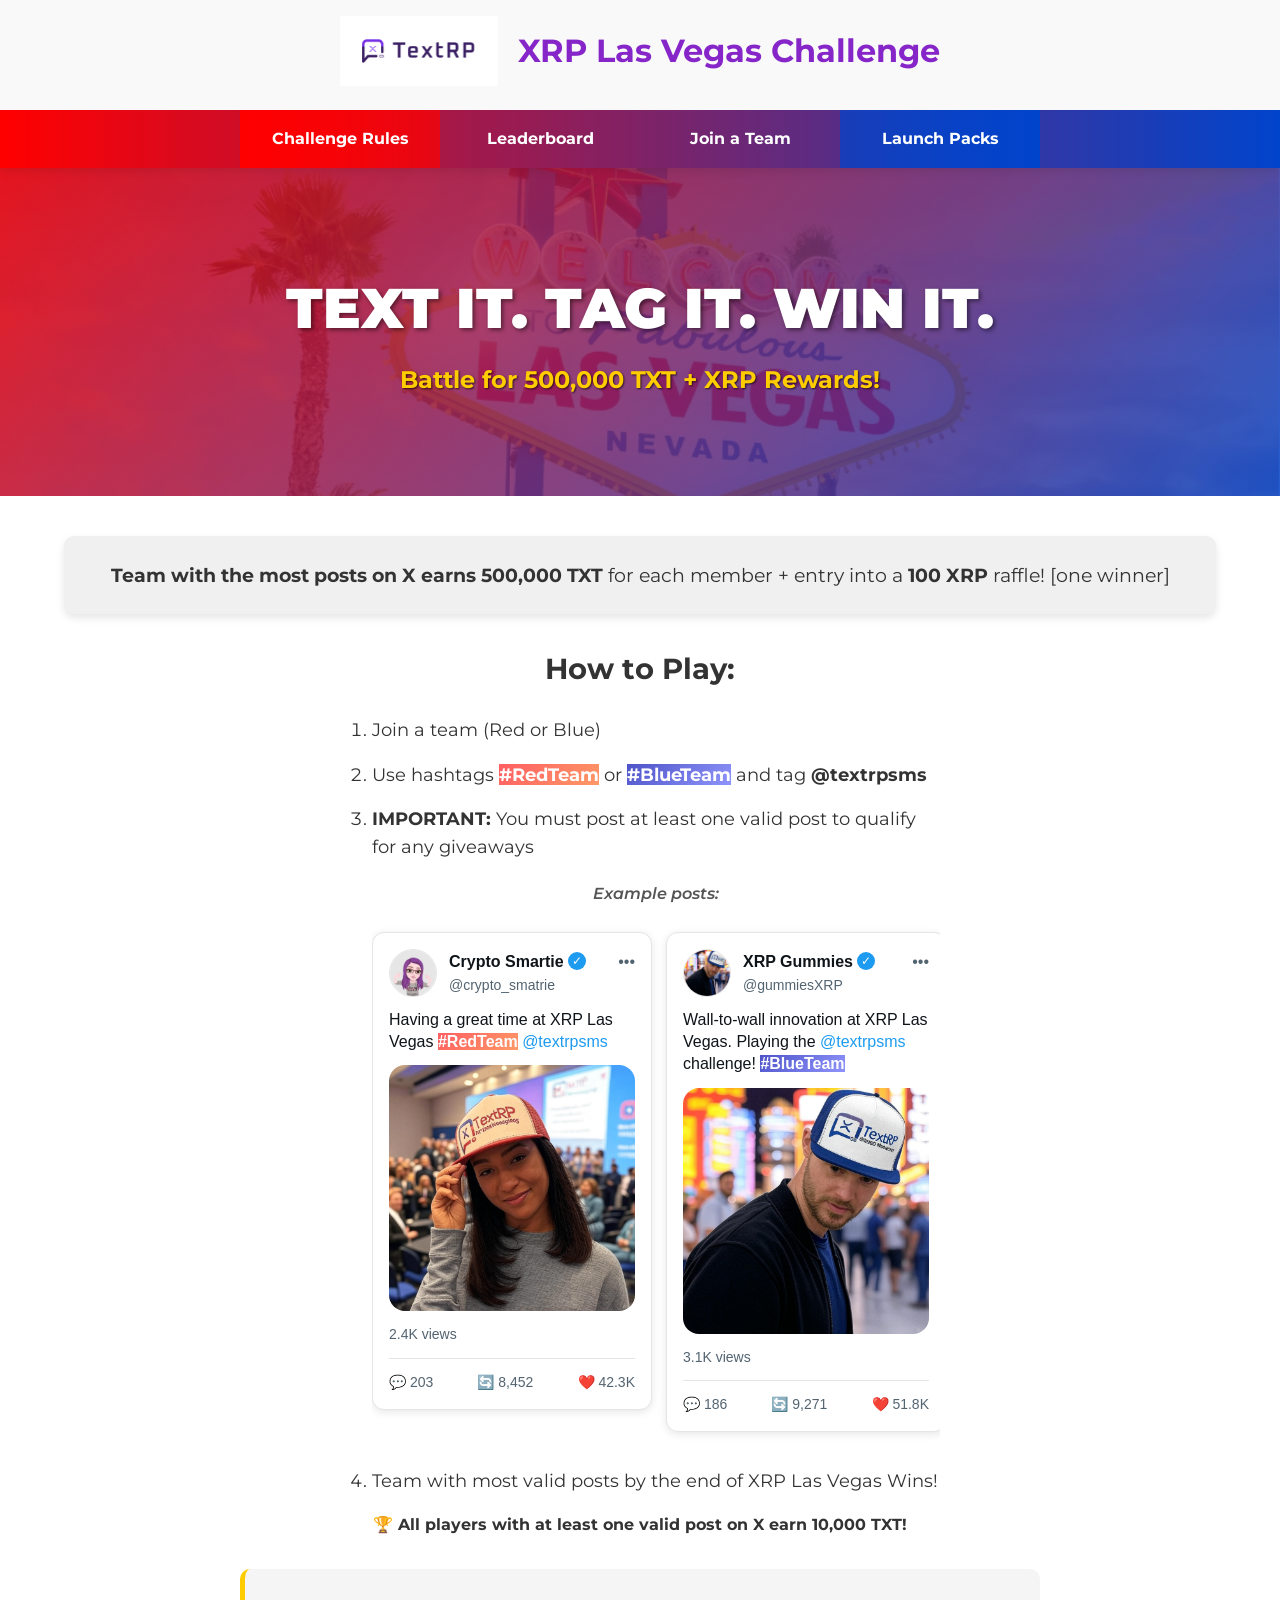
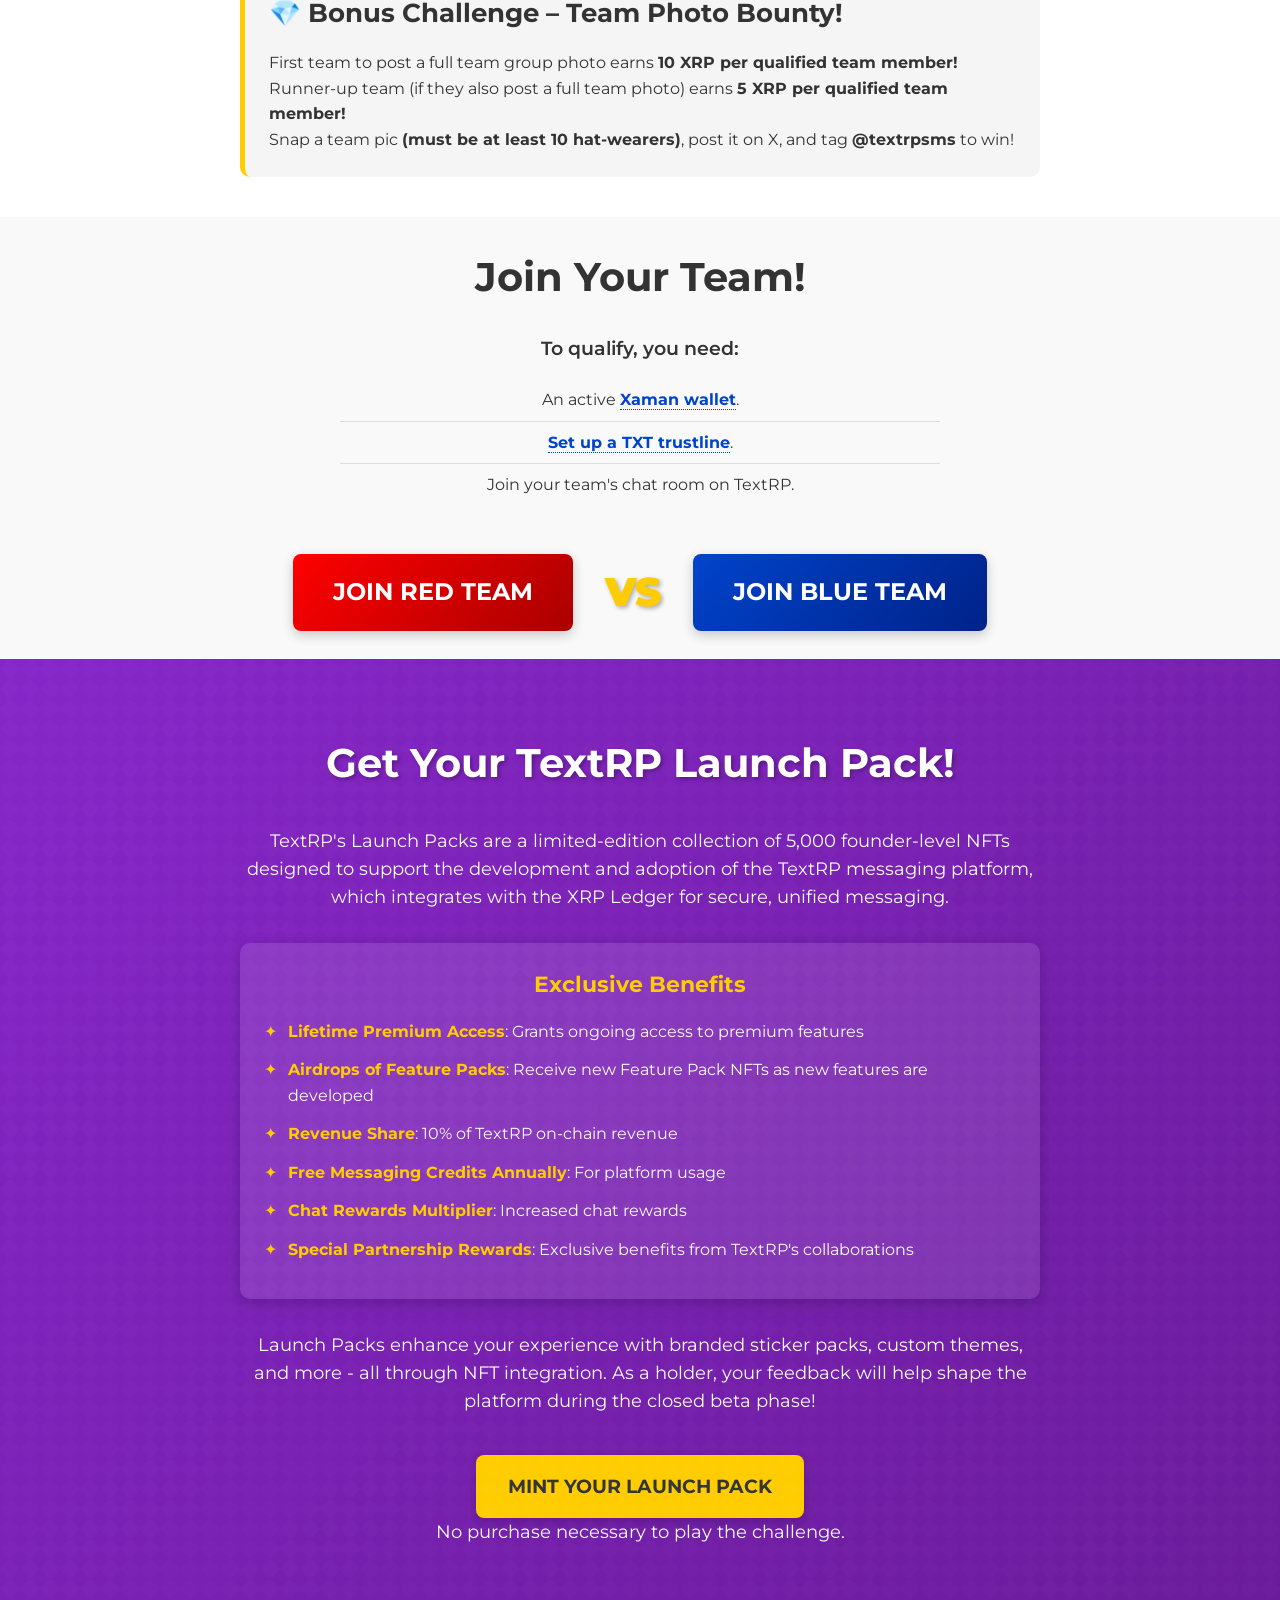
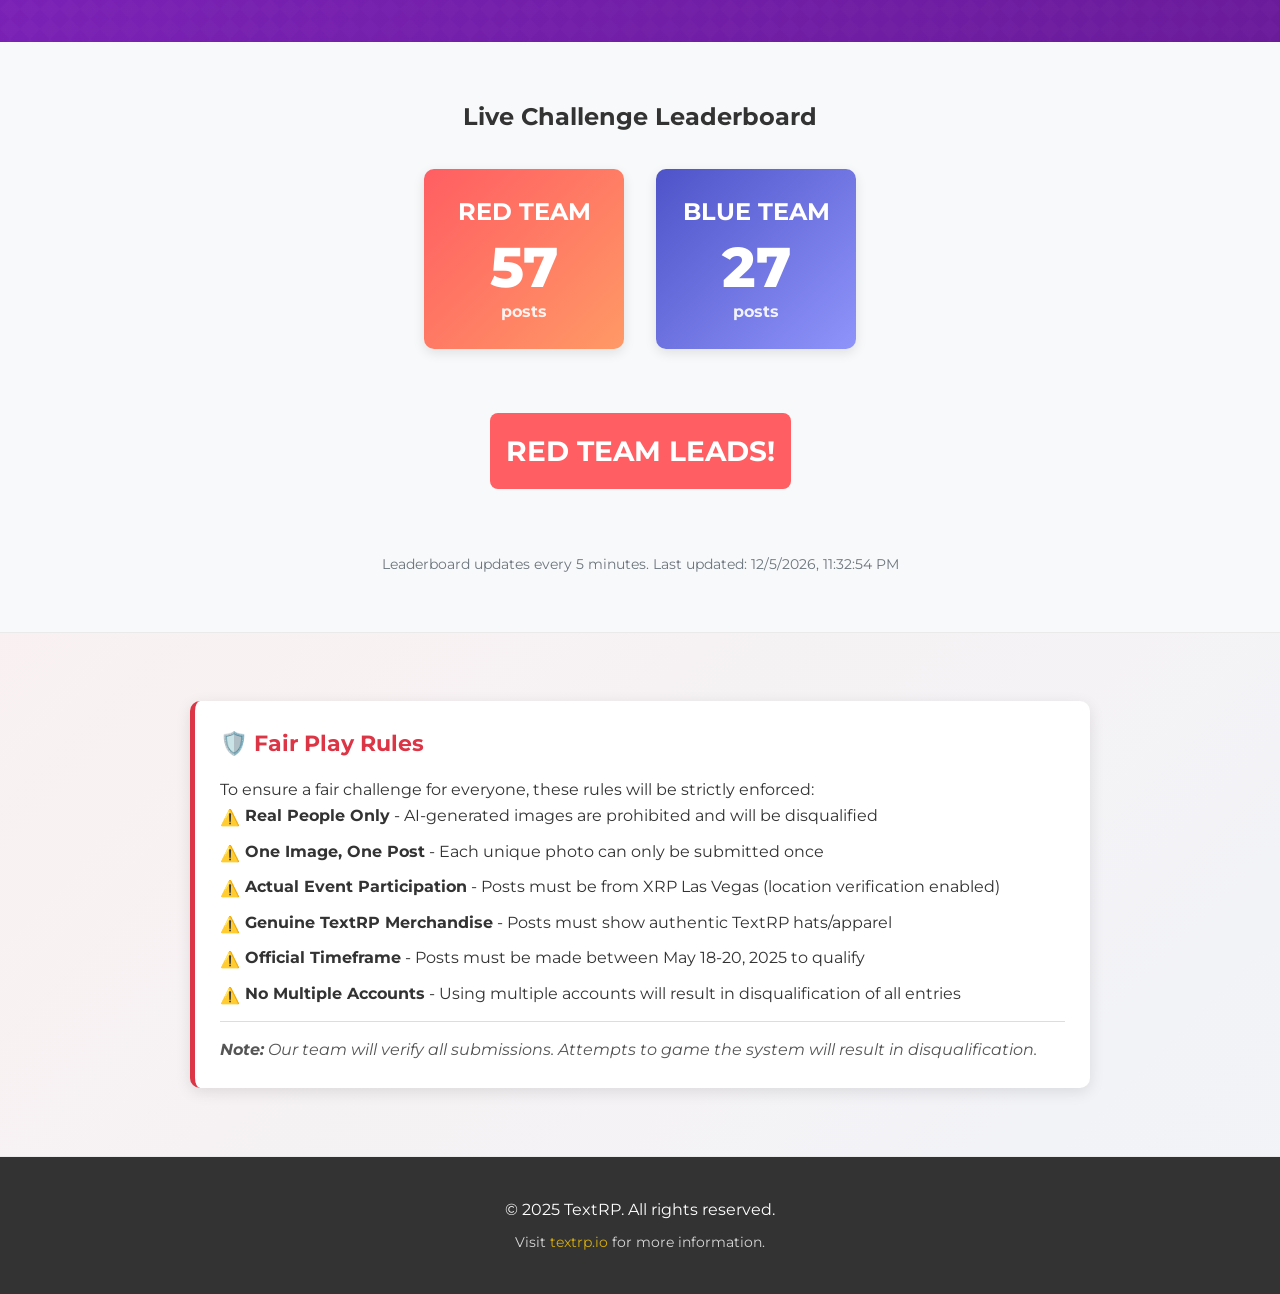
==== index.html @ db06e8a3 "Add leaderboard link to navigation bar" ====
<!DOCTYPE html>
<html lang="en">
<head>
    <meta charset="UTF-8">
    <meta name="viewport" content="width=device-width, initial-scale=1.0">
    <title>TextRP - Red vs Blue Challenge</title>
    <link rel="stylesheet" href="styles.css">
    <link href="https://fonts.googleapis.com/css2?family=Montserrat:wght@400;700;900&display=swap" rel="stylesheet">
    <link rel="icon" type="image/ico" href="images/favicon.ico">
    <meta name="description" content="Join the TextRP Red vs Blue Challenge at XRP Las Vegas. Compete for 500,000 TXT tokens and XRP rewards!">
    <meta property="og:title" content="TextRP Red vs Blue Challenge">
    <meta property="og:description" content="Battle for 500,000 TXT + XRP Rewards at XRP Las Vegas">
    <meta property="og:image" content="images/red-vs-blue.svg">
</head>
<body>
    <header>
        <div class="logo-container">
            <img src="images/textrp-logo.png" alt="TextRP Logo" class="logo">
            <h1>XRP Las Vegas Challenge</h1>
        </div>
        <nav class="main-nav">
            <ul class="nav-tabs">
                <li><a href="#challenge-info" class="nav-tab">Challenge Rules</a></li>
                <li><a href="#leaderboard" class="nav-tab">Leaderboard</a></li>
                <li><a href="#team-selection" class="nav-tab">Join a Team</a></li>
                <li><a href="#launch-pack" class="nav-tab">Launch Packs</a></li>
            </ul>
        </nav>
    </header>

    <main>
        <section class="hero">
            <div class="hero-background">
                <img src="images/lv.png" alt="XRP Las Vegas" class="hero-bg-image">
            </div>
            <div class="hero-content">
                <h2>TEXT IT. TAG IT. WIN IT.</h2>
                <p class="subtitle">Battle for 500,000 TXT + XRP Rewards!</p>
                
            </div>
        </section>

        <section id="challenge-info" class="challenge-info">
            <div class="container">
                <div class="rewards">
                    <p><strong>Team with the most posts on X earns 500,000 TXT</strong> for each member + entry into a <strong>100 XRP</strong> raffle! [one winner]</p>
                </div>

                <div class="how-to-play">
                    <h3>How to Play:</h3>
                    <ol>
                        <li>Join a team (Red or Blue)</li>
                        <li>Use hashtags <span class="red-team">#RedTeam</span> or <span class="blue-team">#BlueTeam</span> and tag <strong>@textrpsms</strong></li>
                        <li><strong>IMPORTANT:</strong> You must post at least one valid post to qualify for any giveaways</li>
                        
                        <div class="carousel-container">
                            <p class="example-label">Example posts:</p>
                            <div class="carousel-track">
                                <div class="carousel-slide">
                                    <div class="x-post red-post">
                                        <div class="post-header">
                                            <div class="profile-image">
                                                <img src="images/smartie.png" alt="Profile Picture">
                                            </div>
                                            <div class="user-info">
                                                <div class="name-container">
                                                    <span class="display-name">Crypto Smartie</span>
                                                    <span class="verified-badge">✓</span>
                                                    <span class="username">@crypto_smatrie</span>
                                                </div>
                                            </div>
                                            <div class="menu-icon">
                                                <span>•••</span>
                                            </div>
                                        </div>
                                        <div class="post-content">
                                            <p class="post-text">Having a great time at XRP Las Vegas <span class="hashtag red-team">#RedTeam</span> <span class="mention">@textrpsms</span></p>
                                            <div class="post-media">
                                                <img src="images/red-selfie.jpg" alt="XRP Las Vegas #RedTeam">
                                            </div>
                                        </div>
                                        <div class="post-stats">
                                            <span class="views">2.4K views</span>
                                        </div>
                                        <div class="post-actions">
                                            <div class="action-button reply">
                                                <span>💬 203</span>
                                            </div>
                                            <div class="action-button repost">
                                                <span>🔄 8,452</span>
                                            </div>
                                            <div class="action-button like">
                                                <span>❤️ 42.3K</span>
                                            </div>
                                        </div>
                                    </div>
                                </div>
                                
                                <div class="carousel-slide">
                                    <div class="x-post blue-post">
                                        <div class="post-header">
                                            <div class="profile-image">
                                                <img src="images/blue-selfie.jpg" alt="Profile Picture">
                                            </div>
                                            <div class="user-info">
                                                <div class="name-container">
                                                    <span class="display-name">XRP Gummies</span>
                                                    <span class="verified-badge">✓</span>
                                                    <span class="username">@gummiesXRP</span>
                                                </div>
                                            </div>
                                            <div class="menu-icon">
                                                <span>•••</span>
                                            </div>
                                        </div>
                                        <div class="post-content">
                                            <p class="post-text">Wall-to-wall innovation at XRP Las Vegas. Playing the <span class="mention">@textrpsms</span> challenge! <span class="hashtag blue-team">#BlueTeam</span></p>
                                            <div class="post-media">
                                                <img src="images/blue-selfie.jpg" alt="XRP Las Vegas #BlueTeam">
                                            </div>
                                        </div>
                                        <div class="post-stats">
                                            <span class="views">3.1K views</span>
                                        </div>
                                        <div class="post-actions">
                                            <div class="action-button reply">
                                                <span>💬 186</span>
                                            </div>
                                            <div class="action-button repost">
                                                <span>🔄 9,271</span>
                                            </div>
                                            <div class="action-button like">
                                                <span>❤️ 51.8K</span>
                                            </div>
                                        </div>
                                    </div>
                                </div>
                            </div>
                            <div class="carousel-navigation">
                                <div class="carousel-dots">
                                    <span class="dot active" onclick="currentSlide(1)"></span>
                                    <span class="dot" onclick="currentSlide(2)"></span>
                                </div>
                            </div>
                        </div>
                        <li>Team with most valid posts by the end of XRP Las Vegas Wins!</li>
                    </ol>
                    <p><strong>🏆 All players with at least one valid post on X earn 10,000 TXT!</strong></p>
                </div>

                <div class="bonus-challenge">
                    <h3>💎 Bonus Challenge – Team Photo Bounty!</h3>
                    <p>First team to post a full team group photo earns <strong>10 XRP per qualified team member!</strong> Runner-up team (if they also post a full team photo) earns <strong>5 XRP per qualified team member!</strong></p>
                    <p>Snap a team pic <strong>(must be at least 10 hat-wearers)</strong>, post it on X, and tag <strong>@textrpsms</strong> to win!</p>
                </div>
            </div>
        </section>

        <section id="team-selection" class="team-selection">
            <div class="container">
                <h2>Join Your Team!</h2>
                <p class="requirements">To qualify, you need:</p>
                <ul class="qualification-list">
                    <li>An active <a href="https://xaman.app/" target="_blank" class="link-highlight">Xaman wallet</a>.</li>
                    <li><a href="https://xrpl.services/?issuer=rTExTnvBr4Y315ZQDUdmeTitu7iPVqYPg&currency=TXT&limit=99999420069.97536" target="_blank" class="link-highlight">Set up a TXT trustline</a>.</li>
                    <li>Join your team's chat room on TextRP.</li>
                </ul>

                <div class="team-buttons">
                    <div class="team-option">
                        <a href="https://app.textrp.io/#/room/#vegas-red-room:synapse.textrp.io" class="red-button" target="_blank">JOIN RED TEAM</a>
                    </div>
                    <span class="versus">VS</span>
                    <div class="team-option">
                        <a href="https://app.textrp.io/#/room/#vegas-blue-room:synapse.textrp.io" class="blue-button" target="_blank">JOIN BLUE TEAM</a>
                    </div>
                </div>
            </div>
        </section>

        <section id="launch-pack" class="launch-pack">
            <div class="container">
                <h2>Get Your TextRP Launch Pack!</h2>
                <div class="launch-pack-content">
                    <div class="launch-pack-info">
                        <p>TextRP's Launch Packs are a limited-edition collection of 5,000 founder-level NFTs designed to support the development and adoption of the TextRP messaging platform, which integrates with the XRP Ledger for secure, unified messaging.</p>
                        
                        <div class="benefits-list">
                            <h3>Exclusive Benefits</h3>
                            <ul>
                                <li><strong>Lifetime Premium Access</strong>: Grants ongoing access to premium features</li>
                                <li><strong>Airdrops of Feature Packs</strong>: Receive new Feature Pack NFTs as new features are developed</li>
                                <li><strong>Revenue Share</strong>: 10% of TextRP on-chain revenue</li>
                                <li><strong>Free Messaging Credits Annually</strong>: For platform usage</li>
                                <li><strong>Chat Rewards Multiplier</strong>: Increased chat rewards</li>
                                <li><strong>Special Partnership Rewards</strong>: Exclusive benefits from TextRP's collaborations</li>
                            </ul>
                        </div>
                        
                        <p>Launch Packs enhance your experience with branded sticker packs, custom themes, and more - all through NFT integration. As a holder, your feedback will help shape the platform during the closed beta phase!</p>
                        
                        <a href="https://xmart.art/collections/textrp-messaging/launchpacks/" class="mint-button" target="_blank">MINT YOUR LAUNCH PACK</a>
                        <p class="no-purchase">No purchase necessary to play the challenge.</p>
                    </div>
                        
                        
                    
                </div>
            </div>
        </section>
        
        <section id="leaderboard" class="leaderboard-section">
          <div class="container">
            <h2>Live Challenge Leaderboard</h2>
            
            <div class="team-scoreboard">
              <div class="team-score red-team">
                <div class="team-name">Red Team</div>
                <div class="team-count" id="red-team-count">0</div>
                <div class="team-posts">posts</div>
              </div>
              
              <div class="team-score blue-team">
                <div class="team-name">Blue Team</div>
                <div class="team-count" id="blue-team-count">0</div>
                <div class="team-posts">posts</div>
              </div>
            </div>
            
            <div id="winning-team" class="winning-team">
              Challenge Starts May 18
            </div>
            
            <div class="leaderboard-info">
              <p>Leaderboard updates every 5 minutes. Last updated: <span id="last-updated">--</span></p>
            </div>
          </div>
        </section>

        <section id="fair-play" class="fair-play-section">
            <div class="container">
                <div class="fair-play-rules">
                    <h3>🛡️ Fair Play Rules</h3>
                    <p>To ensure a fair challenge for everyone, these rules will be strictly enforced:</p>
                    <ul class="rules-list">
                        <li><strong>Real People Only</strong> - AI-generated images are prohibited and will be disqualified</li>
                        <li><strong>One Image, One Post</strong> - Each unique photo can only be submitted once</li>
                        <li><strong>Actual Event Participation</strong> - Posts must be from XRP Las Vegas (location verification enabled)</li>
                        <li><strong>Genuine TextRP Merchandise</strong> - Posts must show authentic TextRP hats/apparel</li>
                        <li><strong>Official Timeframe</strong> - Posts must be made between May 18-20, 2025 to qualify</li>
                        <li><strong>No Multiple Accounts</strong> - Using multiple accounts will result in disqualification of all entries</li>
                    </ul>
                    <p class="verification-note"><strong>Note:</strong> Our team will verify all submissions. Attempts to game the system will result in disqualification.</p>
                </div>
            </div>
        </section>

    </main>

    <footer>
        <div class="container">
            <p>&copy; 2025 TextRP. All rights reserved.</p>
            <p class="small">Visit <a href="https://textrp.io" target="_blank">textrp.io</a> for more information.</p>
        </div>
    </footer>

    <script src="script.js"></script>
</body>
</html>
---- styles.css ----
:root {
    /* Team colors */
    --red-team: #ff0000;
    --blue-team: #0044cc;
    --yellow-accent: #ffcc00;
    
    /* Text colors */
    --text-light: #ffffff;
    --text-dark: #333333;
    --purple-accent: #8626c9;
    
    /* Background colors */
    --bg-light: #f9f9f9;
    --bg-secondary: #f8f9fa;
    
    /* Gradients */
    --gradient-red: linear-gradient(135deg, var(--red-team), #aa0000);
    --gradient-blue: linear-gradient(135deg, var(--blue-team), #002288);
    --gradient-red-alt: linear-gradient(135deg, #ff5e62, #ff9966);
    --gradient-blue-alt: linear-gradient(135deg, #4e54c8, #8f94fb);
    
    /* Z-index layers */
    --z-base: 1;
    --z-header: 9999;
    --z-popup: 10000;
}

* {
    margin: 0;
    padding: 0;
    box-sizing: border-box;
}

body {
    font-family: 'Montserrat', sans-serif;
    line-height: 1.6;
    color: var(--text-dark);
    background-color: var(--bg-light);
    background-image: url('images/pattern.svg');
    background-attachment: fixed;
    overflow-x: hidden;
}

.container {
    width: 90%;
    max-width: 1200px;
    margin: 0 auto;
    padding: 0.5rem 0;
}

/* Header Styles */
header {
    background-color: var(--bg-light);
    padding: 1rem 0 0;
    box-shadow: 0 2px 10px rgba(0, 0, 0, 0.1);
    position: -webkit-sticky; /* For iOS Safari */
    position: sticky;
    top: 0;
    z-index: var(--z-header); /* Ensure it stays above everything */
    transition: all 0.3s ease-in-out;
    will-change: padding;
    width: 100%;
}

/* Scrolled header state */
header.scrolled {
    padding: 0.5rem 0 0;
}

/* Navigation Styles */
.main-nav {
    margin-top: 1.5rem;
    background: linear-gradient(90deg, var(--red-team) 0%, var(--blue-team) 100%);
    position: relative;
    z-index: var(--z-header);
}

.nav-tabs {
    display: flex;
    list-style: none;
    padding: 0;
    margin: 0;
    justify-content: center;
    max-width: 1200px;
    margin: 0 auto;
}

.nav-tabs li {
    flex: 1;
    max-width: 200px;
    text-align: center;
}

.nav-tab {
    display: block;
    padding: 1rem;
    color: white;
    text-decoration: none;
    font-weight: 700;
    transition: all 0.3s ease;
    position: relative;
    overflow: hidden;
}

.nav-tab:before {
    content: '';
    position: absolute;
    bottom: 0;
    left: 50%;
    width: 0;
    height: 3px;
    background-color: var(--yellow-accent);
    transition: all 0.3s ease;
    transform: translateX(-50%);
}

.nav-tab:hover {
    background-color: rgba(255, 255, 255, 0.1);
}

.nav-tab:hover:before {
    width: 80%;
}

.nav-tabs li:first-child .nav-tab {
    background: linear-gradient(90deg, #ff0000 0%, rgba(255, 0, 0, 0.7) 100%);
}

.nav-tabs li:last-child .nav-tab {
    background: linear-gradient(90deg, rgba(0, 68, 204, 0.7) 0%, #0044cc 100%);
}

.logo-container {
    display: flex;
    align-items: center;
    justify-content: center;
    flex-wrap: wrap;
    transition: all 0.3s ease-in-out;
    will-change: transform, flex-wrap, justify-content;
    position: relative;
    z-index: var(--z-header);
}

/* Scrolled state for logo container */
header.scrolled .logo-container {
    flex-wrap: nowrap;
    justify-content: flex-start;
    padding-left: 1rem;
}

.logo {
    height: 70px;
    margin-right: 20px;
    transition: all 0.3s ease-in-out;
    will-change: transform, height;
    backface-visibility: hidden;
    transform: translateZ(0);
    min-height: 35px; /* Minimum height to prevent disappearance */
    position: relative;
    z-index: var(--z-header);
}

/* Scrolled state for logo */
header.scrolled .logo {
    height: 40px;
    margin-right: 15px;
}

header h1 {
    font-size: 2rem;
    font-weight: 700;
    color: var(--purple-accent);
    text-align: center;
    transition: all 0.3s ease-in-out;
    will-change: transform, font-size, margin;
    backface-visibility: hidden;
    transform: translateZ(0);
    position: relative;
    z-index: var(--z-header);
    min-height: 1.2rem; /* Minimum height to prevent disappearance */
}

/* Scrolled state for header title */
header.scrolled h1 {
    font-size: 1.5rem;
    text-align: left;
    margin: 0;
}

/* Hero Section */
.hero {
    background-image: url('images/lv.png');
    background-size: cover;
    background-position: center;
    color: var(--text-light);
    text-align: center;
    padding: 6rem 2rem;
    position: relative;
    overflow: hidden;
}

.hero::before {
    content: '';
    position: absolute;
    top: 0;
    left: 0;
    right: 0;
    bottom: 0;
    background: linear-gradient(135deg, rgba(255,0,0,0.85) 0%, rgba(0,68,204,0.85) 100%);
    z-index: 1;
}

.hero-background {
    position: absolute;
    top: 0;
    left: 0;
    right: 0;
    bottom: 0;
    z-index: 0;
    overflow: hidden;
    opacity: 1;
}

.hero-bg-image {
    height: 100%;
    width: 100%;
    object-fit: cover;
}

.hero-content {
    position: relative;
    z-index: 2;
}

.team-captains {
    display: flex;
    justify-content: center;
    align-items: center;
    margin-top: 2.5rem;
    gap: 1.5rem;
}

.captain {
    position: relative;
    text-align: center;
}

.captain-image {
    width: 100px;
    height: 100px;
    border-radius: 50%;
    object-fit: cover;
    border: 3px solid var(--yellow-accent);
    box-shadow: 0 5px 15px rgba(0, 0, 0, 0.3);
    transition: transform 0.3s ease;
}

.red-captain .captain-image {
    border-color: var(--red-team);
}

.blue-captain .captain-image {
    border-color: var(--blue-team);
}

.captain:hover .captain-image {
    transform: scale(1.1);
}

.captain-label {
    display: block;
    margin-top: 0.8rem;
    font-weight: 700;
    font-size: 0.9rem;
    text-transform: uppercase;
    letter-spacing: 1px;
    color: var(--yellow-accent);
    text-shadow: 1px 1px 2px rgba(0, 0, 0, 0.5);
}

.vs-text {
    font-size: 2rem;
    font-weight: 900;
    color: var(--yellow-accent);
    text-shadow: 2px 2px 4px rgba(0, 0, 0, 0.5);
    margin: 0 0.5rem;
}

.hero h2 {
    font-size: 3.5rem;
    font-weight: 900;
    margin-bottom: 0.5rem;
    text-shadow: 2px 2px 4px rgba(0, 0, 0, 0.5);
}

.subtitle {
    font-size: 1.5rem;
    font-weight: 700;
    color: var(--yellow-accent);
    text-shadow: 1px 1px 2px rgba(0, 0, 0, 0.7);
}

/* Challenge Info Section */
.challenge-info {
    background-color: white;
    padding: 2rem 0;
    text-align: center;
}

.challenge-info h2 {
    color: var(--text-dark);
    margin-bottom: 2rem;
    font-size: 2.5rem;
    font-weight: 700;
}

.rewards {
    background-color: #f0f0f0;
    padding: 1.5rem;
    border-radius: 10px;
    margin-bottom: 2rem;
    box-shadow: 0 4px 8px rgba(0, 0, 0, 0.1);
}

.rewards p {
    font-size: 1.2rem;
}

.how-to-play {
    margin-bottom: 2rem;
}

.how-to-play h3 {
    margin-bottom: 1.5rem;
    font-size: 1.8rem;
}

.how-to-play ol {
    text-align: left;
    max-width: 600px;
    margin: 0 auto;
    padding-left: 2rem;
}

.how-to-play li {
    margin-bottom: 1rem;
    font-size: 1.1rem;
}

.red-team {
    color: var(--red-team);
    font-weight: 700;
}

.blue-team {
    color: var(--blue-team);
    font-weight: 700;
}

.bonus-challenge {
    background-color: #f5f5f5;
    padding: 1.5rem;
    border-radius: 10px;
    border-left: 5px solid var(--yellow-accent);
    text-align: left;
    max-width: 800px;
    margin: 0 auto;
}

.bonus-challenge h3 {
    margin-bottom: 1rem;
    font-size: 1.6rem;
}

/* Team Selection Section */
.team-selection {
    background-color: #f9f9f9;
    padding: 20px 0;
}

.team-selection h2 {
    margin-bottom: 1.5rem;
    font-size: 2.5rem;
    font-weight: 700;
    text-align: center;
}

.requirements {
    font-size: 1.2rem;
    font-weight: 600;
    margin-bottom: 1rem;
    color: #333;
    text-align: center;
}

.qualification-list {
    list-style-type: none;
    padding: 0;
    margin-bottom: 2rem;
    max-width: 600px;
    margin: 0 auto 3rem;
}

.qualification-list li {
    padding: 0.5rem 0;
    border-bottom: 1px solid #ddd;
    text-align: center;
}

.qualification-list li:last-child {
    border-bottom: none;
}

.link-highlight {
    color: var(--blue-team);
    font-weight: 700;
    text-decoration: none;
    transition: color 0.3s;
    border-bottom: 1px dotted var(--blue-team);
}

.link-highlight:hover {
    color: var(--red-team);
    border-bottom-color: var(--red-team);
}

.versus {
    font-size: 2.5rem;
    font-weight: 900;
    color: var(--yellow-accent);
    margin: 0 1.5rem;
    text-shadow: 2px 2px 4px rgba(0, 0, 0, 0.3);
}

.team-buttons {
    display: flex;
    justify-content: center;
    align-items: center;
    flex-wrap: wrap;
    gap: 0.5rem;
    margin: 0 auto;
}

.team-option {
    display: flex;
    flex-direction: column;
    align-items: center;
}

.team-image {
    width: 200px;
    height: 200px;
    object-fit: cover;
    border-radius: 10px;
    margin-bottom: 15px;
    box-shadow: 0 4px 8px rgba(0, 0, 0, 0.2);
    transition: transform 0.3s ease;
}

.team-option:hover .team-image {
    transform: scale(1.05);
}

.red-button, .blue-button {
    padding: 1.2rem 2.5rem;
    font-size: 1.5rem;
    font-weight: 700;
    text-decoration: none;
    color: white;
    border-radius: 8px;
    transition: transform 0.3s ease, box-shadow 0.3s ease;
    box-shadow: 0 4px 12px rgba(0, 0, 0, 0.2);
    min-width: 200px;
    text-align: center;
}

.red-button {
    background: var(--gradient-red);
}

.blue-button {
    background: var(--gradient-blue);
}

.red-button:hover, .blue-button:hover {
    transform: translateY(-5px);
    box-shadow: 0 8px 20px rgba(0, 0, 0, 0.3);
}

.versus {
    font-size: 2.5rem;
    font-weight: 900;
    color: var(--yellow-accent);
    text-shadow: 2px 2px 4px rgba(0, 0, 0, 0.3);
}

/* Launch Pack Section */
.launch-pack {
    background: linear-gradient(135deg, #8626c9 0%, #6a1b9a 100%);
    color: white;
    padding: 4rem 0;
    text-align: center;
    position: relative;
    overflow: hidden;
    animation: fadeIn 1s ease-out 0.9s forwards;
    opacity: 0;
}

.launch-pack::before {
    content: '';
    position: absolute;
    top: 0;
    left: 0;
    width: 100%;
    height: 100%;
    background-image: url('data:image/svg+xml;utf8,<svg xmlns="http://www.w3.org/2000/svg" width="20" height="20" viewBox="0 0 20 20"><path d="M0,10 10,0 20,10 10,20z" fill="rgba(255,255,255,0.05)"/></svg>');
    opacity: 0.3;
    pointer-events: none;
}

.launch-pack h2 {
    font-size: 2.5rem;
    font-weight: 700;
    margin-bottom: 2rem;
    text-shadow: 2px 2px 4px rgba(0, 0, 0, 0.3);
}

.launch-pack-content {
    display: flex;
    justify-content: center;
    align-items: center;
    flex-wrap: wrap;
    gap: 2rem;
    max-width: 800px;
    margin: 0 auto;
}

.launch-pack-info {
    flex: 1;
    min-width: 300px;
}

.launch-pack-info p {
    margin-bottom: 1.5rem;
    font-size: 1.1rem;
    line-height: 1.6;
}

.benefits-list {
    background: rgba(255, 255, 255, 0.1);
    border-radius: 10px;
    padding: 1.5rem;
    margin: 2rem 0;
    text-align: left;
    box-shadow: 0 4px 15px rgba(0, 0, 0, 0.2);
}

.benefits-list h3 {
    font-size: 1.4rem;
    margin-bottom: 1rem;
    text-align: center;
    color: var(--yellow-accent);
}

.benefits-list ul {
    list-style-type: none;
    padding: 0;
}

.benefits-list li {
    margin-bottom: 0.8rem;
    padding-left: 1.5rem;
    position: relative;
    font-size: 1rem;
}

.benefits-list li:before {
    content: '✦';
    position: absolute;
    left: 0;
    color: var(--yellow-accent);
}

.benefits-list li strong {
    font-weight: 700;
    color: var(--yellow-accent);
}

.mint-button {
    display: inline-block;
    padding: 1rem 2rem;
    background: var(--yellow-accent);
    color: var(--text-dark);
    font-weight: 700;
    text-decoration: none;
    border-radius: 8px;
    transition: transform 0.3s, box-shadow 0.3s;
    margin-top: 1rem;
    box-shadow: 0 4px 12px rgba(0, 0, 0, 0.2);
    font-size: 1.2rem;
}

.mint-button:hover {
    transform: translateY(-5px) scale(1.05);
    box-shadow: 0 8px 25px rgba(0, 0, 0, 0.3);
}

/* Footer */
footer {
    background-color: #333;
    color: white;
    text-align: center;
    padding: 2rem 0;
}

footer a {
    color: var(--yellow-accent);
    text-decoration: none;
}

footer a:hover {
    text-decoration: underline;
}

.small {
    font-size: 0.9rem;
    margin-top: 0.5rem;
    opacity: 0.8;
}

/* Animations */
@keyframes pulse {
    0% { transform: scale(1); }
    50% { transform: scale(1.05); }
    100% { transform: scale(1); }
}

@keyframes fadeIn {
    from { opacity: 0; transform: translateY(20px); }
    to { opacity: 1; transform: translateY(0); }
}

.pulse {
    animation: pulse 1s ease-in-out;
}

.hero-content, .challenge-info, .team-selection {
    animation: fadeIn 1s ease-out forwards;
}

.challenge-info {
    animation-delay: 0.3s;
}

.team-selection {
    animation-delay: 0.6s;
}

/* Responsive Design */
@media (max-width: 768px) {
    .hero h2 {
        font-size: 2.5rem;
    }
    
    .subtitle {
        font-size: 1.2rem;
    }
    
    .team-captains {
        flex-wrap: wrap;
        gap: 1rem;
    }
    
    .captain-image {
        width: 80px;
        height: 80px;
    }
    
    .vs-text {
        font-size: 1.5rem;
        width: 100%;
        margin: 0.5rem 0;
    }
    
    .team-overlay {
        opacity: 0.08;
    }
    
    .team-buttons {
        flex-direction: column;
        gap: 30px;
    }
    
    .versus {
        margin: 10px 0;
    }
    
    .team-image {
        width: 180px;
        height: 180px;
    }
    
    /* Fix sticky header for mobile */
    header {
        position: -webkit-sticky;
        position: sticky;
        top: 0;
        left: 0;
        right: 0;
        width: 100%;
    }
    
    header h1 {
        font-size: 1.5rem;
        margin-top: 1rem;
    }
    
    .logo-container {
        flex-direction: column;
    }
    
    .logo {
        margin-right: 0;
        margin-bottom: 0.5rem;
    }
    
    /* Mobile scrolled header styles */
    header.scrolled .logo-container {
        flex-direction: row;
        padding-left: 0.5rem;
        opacity: 1;
        visibility: visible;
        display: flex !important; /* Force display */
    }
    
    header.scrolled h1 {
        font-size: 1.2rem;
        margin-top: 0;
        opacity: 1;
        visibility: visible;
        display: block !important; /* Force display */
    }
    
    header.scrolled .logo {
        height: 35px;
        margin-bottom: 0;
        opacity: 1;
        visibility: visible;
        display: block !important; /* Force display */
    }
    
    /* Team Selection Mobile Styles */
    .team-selection {
        padding: 40px 0;
    }
    
    .team-selection h2 {
        font-size: 2rem;
    }
    
    .qualification-box {
        padding: 1.5rem;
        margin: 0 1rem;
    }
    
    .requirements {
        font-size: 1.2rem;
    }
    
    .qualification-list li {
        font-size: 1rem;
    }
    
    .team-buttons {
        flex-direction: column;
        gap: 30px;
        padding: 0 1rem;
    }
    
    .team-option {
        max-width: 100%;
    }
    
    .versus-container {
        margin-bottom: 1.5rem;
    }
    
    .versus-line {
        max-width: 100px;
    }
    
    .team-image-container {
        height: 180px;
    }
    
    .stat-value {
        font-size: 1.8rem;
    }
    
    .stat-label {
        font-size: 0.8rem;
    }
    
    .red-button, .blue-button {
        padding: 0.8rem 1.5rem;
        font-size: 1.1rem;
    }
}

/* X Post Example Styles - Carousel */
.carousel-container {
    margin: 20px 0;
    max-width: 100%;
    position: relative;
    overflow: hidden;
}

.example-label {
    font-weight: bold;
    margin-bottom: 15px;
    color: #333;
    text-align: center;
}

.carousel-track {
    display: flex;
    gap: 20px;
    justify-content: center;
    flex-wrap: wrap;
    touch-action: pan-y; /* Allow vertical scrolling but capture horizontal swipes */
    cursor: grab;
}

.carousel-slide {
    flex: 1 1 300px;
    max-width: calc(50% - 10px);
}

.carousel-navigation {
    display: flex;
    justify-content: center;
    margin-top: 15px;
}

.carousel-dots {
    display: flex;
    gap: 8px;
}

.dot {
    height: 10px;
    width: 10px;
    background-color: #bbb;
    border-radius: 50%;
    display: inline-block;
    transition: background-color 0.3s ease;
    cursor: pointer;
}

.dot.active {
    background-color: #4285F4;
}

.x-post {
    flex: 1;
    min-width: 280px;
    max-width: 400px;
    transition: transform 0.3s ease, box-shadow 0.3s ease;
}

.x-post:hover {
    transform: translateY(-5px);
    box-shadow: 0 8px 20px rgba(0, 0, 0, 0.15);
}

.red-post {
    border-top: 3px solid var(--red-team);
}

.blue-post {
    border-top: 3px solid var(--blue-team);
}

.example-label {
    font-weight: 600;
    margin-bottom: 10px;
    font-style: italic;
    color: #555;
}

.x-post {
    background-color: #fff;
    border-radius: 12px;
    border: 1px solid #e5e5e5;
    margin: 15px 0;
    padding: 16px;
    max-width: 500px;
    font-family: -apple-system, BlinkMacSystemFont, "Segoe UI", Roboto, Helvetica, Arial, sans-serif;
    box-shadow: 0 2px 8px rgba(0, 0, 0, 0.1);
    color: #0f1419;
}

.post-header {
    display: flex;
    align-items: flex-start;
    margin-bottom: 12px;
}

.profile-image {
    width: 48px;
    height: 48px;
    margin-right: 12px;
    flex-shrink: 0;
}

.profile-image img {
    width: 100%;
    height: 100%;
    border-radius: 50%;
    object-fit: cover;
    border: 1px solid #e5e5e5;
}

.user-info {
    flex-grow: 1;
}

.name-container {
    display: flex;
    align-items: center;
    flex-wrap: wrap;
}

.display-name {
    font-weight: 700;
    font-size: 16px;
    margin-right: 4px;
}

.verified-badge {
    background-color: #1d9bf0;
    color: white;
    width: 18px;
    height: 18px;
    border-radius: 50%;
    display: inline-flex;
    align-items: center;
    justify-content: center;
    font-size: 12px;
    margin-right: 4px;
}

.username {
    color: #536471;
    font-size: 14px;
}

.menu-icon {
    margin-left: auto;
    color: #536471;
}

.post-content {
    margin-bottom: 12px;
}

.post-text {
    font-size: 16px;
    margin-bottom: 12px;
    line-height: 1.4;
}

.hashtag {
    color: #1d9bf0;
    cursor: pointer;
}

.mention {
    color: #1d9bf0;
    cursor: pointer;
}

.post-media {
    border-radius: 16px;
    overflow: hidden;
    margin-bottom: 12px;
}

.post-media img {
    width: 100%;
    display: block;
    border-radius: 16px;
}

.post-stats {
    color: #536471;
    font-size: 14px;
    margin-bottom: 12px;
    padding-bottom: 12px;
    border-bottom: 1px solid #e5e5e5;
}

.post-actions {
    display: flex;
    justify-content: space-between;
    color: #536471;
}

.action-button {
    display: flex;
    align-items: center;
    cursor: pointer;
    font-size: 14px;
    transition: color 0.2s;
}

.action-button:hover {
    color: #1d9bf0;
}

.action-button.like:hover {
    color: #f91880;
}

.action-button.repost:hover {
    color: #00ba7c;
}

/* Fair Play Section Styles */
.fair-play-section {
    background: linear-gradient(135deg, rgba(255,0,0,0.03) 0%, rgba(0,68,204,0.03) 100%);
    padding: 60px 0;
    border-top: 1px solid #eaeaea;
    border-bottom: 1px solid #eaeaea;
}

.fair-play-section h2 {
    text-align: center;
    margin-bottom: 30px;
    color: #333;
    font-size: 2.5rem;
    font-weight: 700;
}

/* Fair Play Rules Styles */
.fair-play-rules {
    background-color: #fff;
    border-radius: 10px;
    border-left: 5px solid #dc3545;
    padding: 25px;
    margin: 0 auto;
    max-width: 900px;
    box-shadow: 0 4px 15px rgba(0, 0, 0, 0.1);
}

.fair-play-rules h3 {
    color: #dc3545;
    margin-bottom: 15px;
    font-size: 1.4rem;
}

.rules-list {
    list-style-type: none;
    padding-left: 0;
}

.rules-list li {
    margin-bottom: 10px;
    padding-left: 25px;
    position: relative;
}

.rules-list li:before {
    content: "⚠️";
    position: absolute;
    left: 0;
    top: 2px;
}

.verification-note {
    font-style: italic;
    margin-top: 15px;
    color: #555;
    border-top: 1px solid #ddd;
    padding-top: 15px;
}

/* Sample post styles override */
.sample-post .post-header {
    display: flex;
    align-items: center;
    margin-bottom: 12px;
}

.post-avatar {
    width: 48px;
    height: 48px;
    border-radius: 50%;
    object-fit: cover;
    margin-right: 12px;
    border: 2px solid #1d9bf0;
}

.post-user {
    display: flex;
    flex-direction: column;
}

.post-name {
    font-weight: 700;
    font-size: 16px;
}

.post-handle {
    font-size: 15px;
    color: #536471;
}

.post-content {
    font-size: 16px;
    line-height: 1.4;
    margin-bottom: 12px;
}

.post-image {
    margin-bottom: 12px;
    border-radius: 12px;
    overflow: hidden;
}

.post-media {
    width: 100%;
    border-radius: 12px;
    max-height: 300px;
    object-fit: cover;
}

.post-engagement {
    display: flex;
    justify-content: space-between;
    max-width: 250px;
    color: #536471;
    font-size: 14px;
}

.post-action {
    display: flex;
    align-items: center;
    gap: 6px;
}

/* Dark mode style overrides */
@media (prefers-color-scheme: dark) {
    .sample-post {
        background-color: #15202b;
        border-color: #38444d;
        color: #ffffff;
    }
    
    .post-handle {
        color: #8899a6;
    }
    
    .post-engagement {
        color: #8899a6;
    }
}

/* Mobile responsiveness for fair play rules */
@media (max-width: 768px) {
    .fair-play-rules {
        padding: 15px;
        margin: 20px 0;
    }
    
    .fair-play-rules h3 {
        font-size: 1.3rem;
    }
    
    .rules-list li {
        font-size: 0.95rem;
        padding-left: 22px;
        margin-bottom: 8px;
    }
    
    .verification-note {
        font-size: 0.9rem;
    }
    
    /* Mobile responsiveness for posts */
    .sample-post, .x-post {
        max-width: 100%;
        padding: 12px;
        margin: 10px 0;
    }
    
    .post-content, .post-text {
        font-size: 14px;
    }
    
    .post-name, .display-name {
        font-size: 15px;
    }
    
    .post-handle, .username {
        font-size: 13px;
    }
    
    .post-engagement, .post-stats, .post-actions {
        font-size: 13px;
    }
    
    .carousel-container {
        margin: 15px auto;
        max-width: 100%;
    }
    
    .carousel-track {
        flex-direction: column;
        gap: 15px;
    }
    
    .carousel-slide {
        max-width: 100%;
        flex: 1 1 auto;
    }
    
    .x-post {
        min-width: 100%;
        margin-bottom: 10px;
    }
    
    .carousel-dots {
        margin-top: 10px;
    }
    
    .dot {
        height: 8px;
        width: 8px;
    }
    
    .action-button {
        font-size: 13px;
    }
    
    .profile-image {
        width: 40px;
        height: 40px;
    }
    
    .verified-badge {
        width: 16px;
        height: 16px;
        font-size: 10px;
    }
}

/* Leaderboard Styles */
.leaderboard-section {
    background-color: var(--bg-secondary);
    padding: 3rem 0;
    text-align: center;
}

.team-scoreboard {
    display: flex;
    justify-content: center;
    gap: 2rem;
    margin: 2rem 0;
    flex-wrap: wrap;
}

.team-score {
    display: flex;
    flex-direction: column;
    align-items: center;
    padding: 1.5rem;
    border-radius: 10px;
    min-width: 200px;
    box-shadow: 0 4px 12px rgba(0, 0, 0, 0.1);
}

.red-team {
    background: var(--gradient-red-alt);
    color: var(--text-light);
}

.blue-team {
    background: var(--gradient-blue-alt);
    color: var(--text-light);
}

.team-name {
    font-size: 1.5rem;
    font-weight: bold;
    margin-bottom: 0.5rem;
    text-transform: uppercase;
}

.team-count {
    font-size: 3.5rem;
    font-weight: 800;
    line-height: 1;
    margin-bottom: 0.25rem;
}

.team-posts {
    font-size: 1rem;
    opacity: 0.9;
}

.winning-team {
    font-size: 1.75rem;
    font-weight: bold;
    margin: 2rem 0;
    padding: 1rem;
    border-radius: 8px;
    background-color: #e9ecef;
    display: inline-block;
    min-width: 300px;
}

.red-leader {
    background-color: #ff5e62;
    color: var(--text-light);
}

.blue-leader {
    background-color: #4e54c8;
    color: var(--text-light);
}

.tie {
    background: linear-gradient(90deg, #ff5e62 0%, #4e54c8 100%);
    color: var(--text-light);
}

.leaderboard-info {
    font-size: 0.9rem;
    color: #6c757d;
    margin-top: 2rem;
}

/* Leaderboard Mobile Responsiveness */
@media (max-width: 768px) {
    .team-scoreboard {
        gap: 1rem;
    }
    
    .team-score {
        min-width: 150px;
        padding: 1rem;
    }
    
    .team-count {
        font-size: 2.5rem;
    }
    
    .winning-team {
        font-size: 1.5rem;
        min-width: 250px;
    }
}
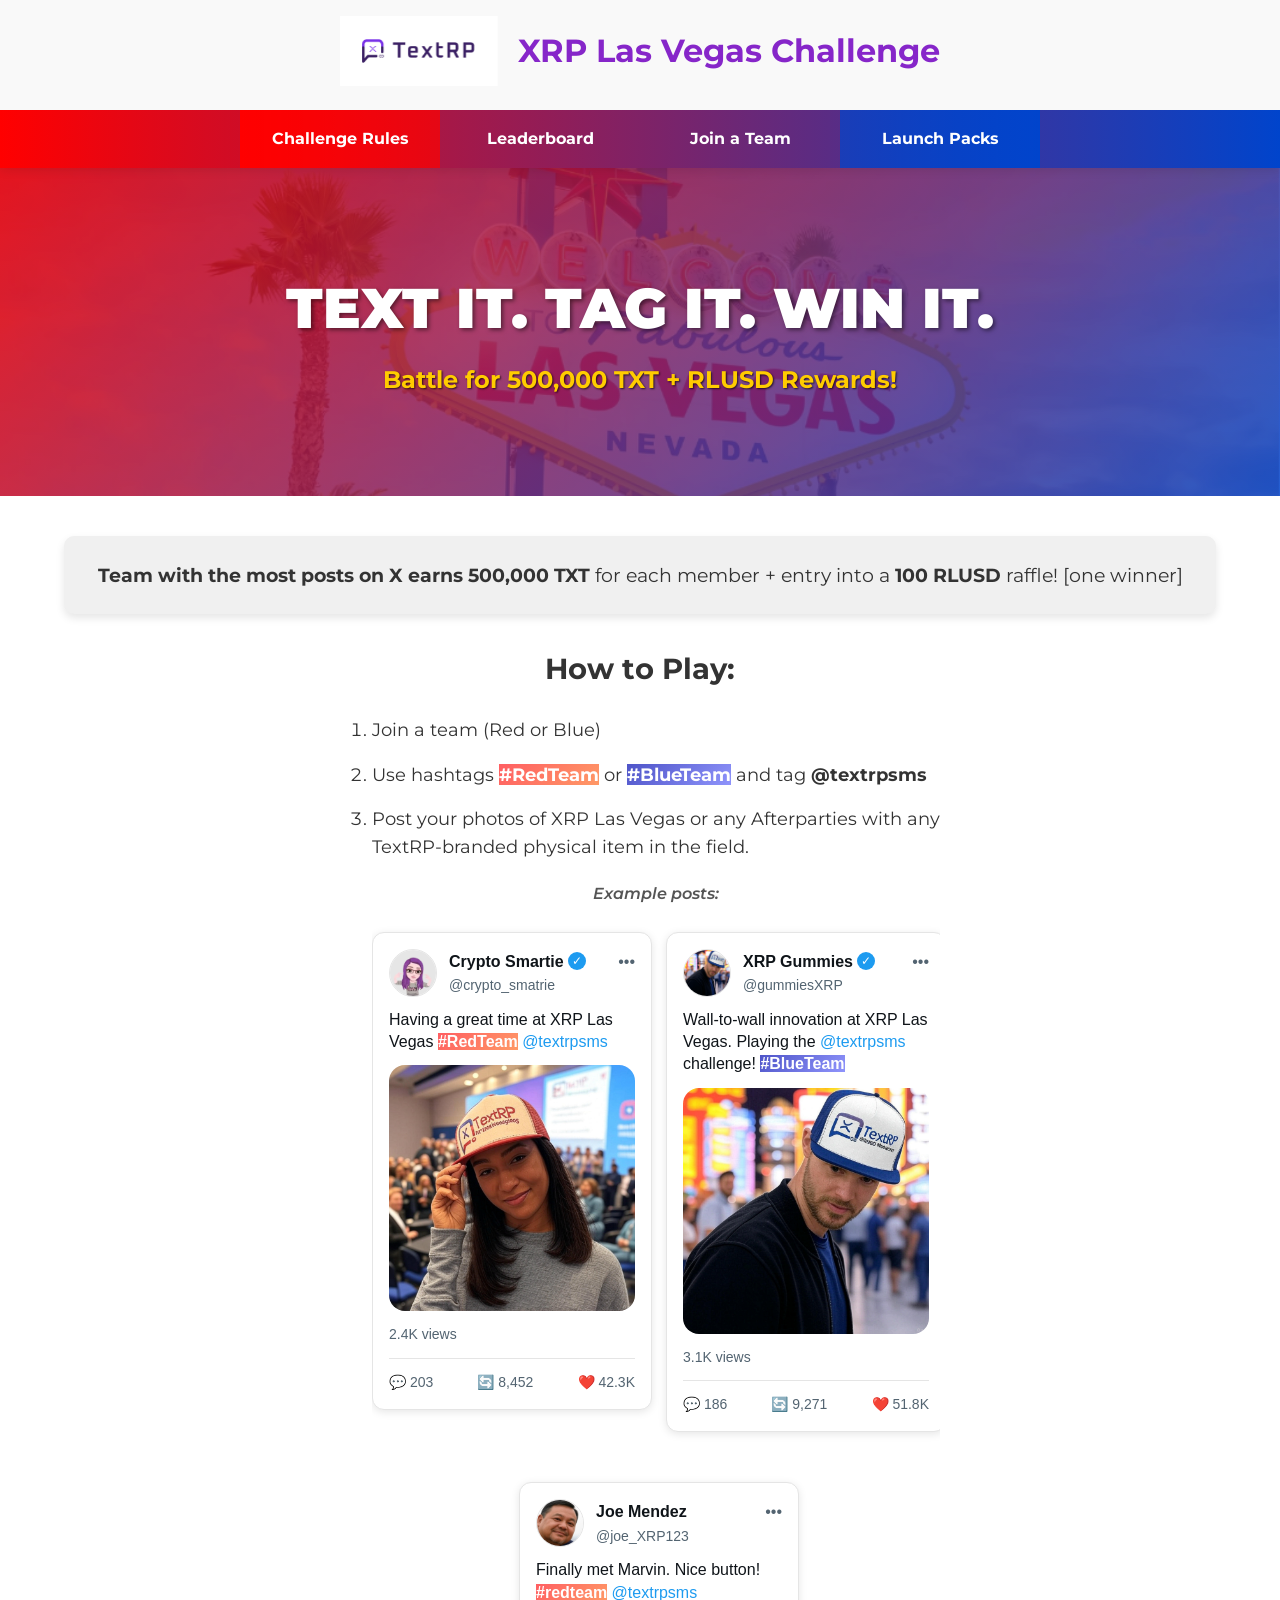
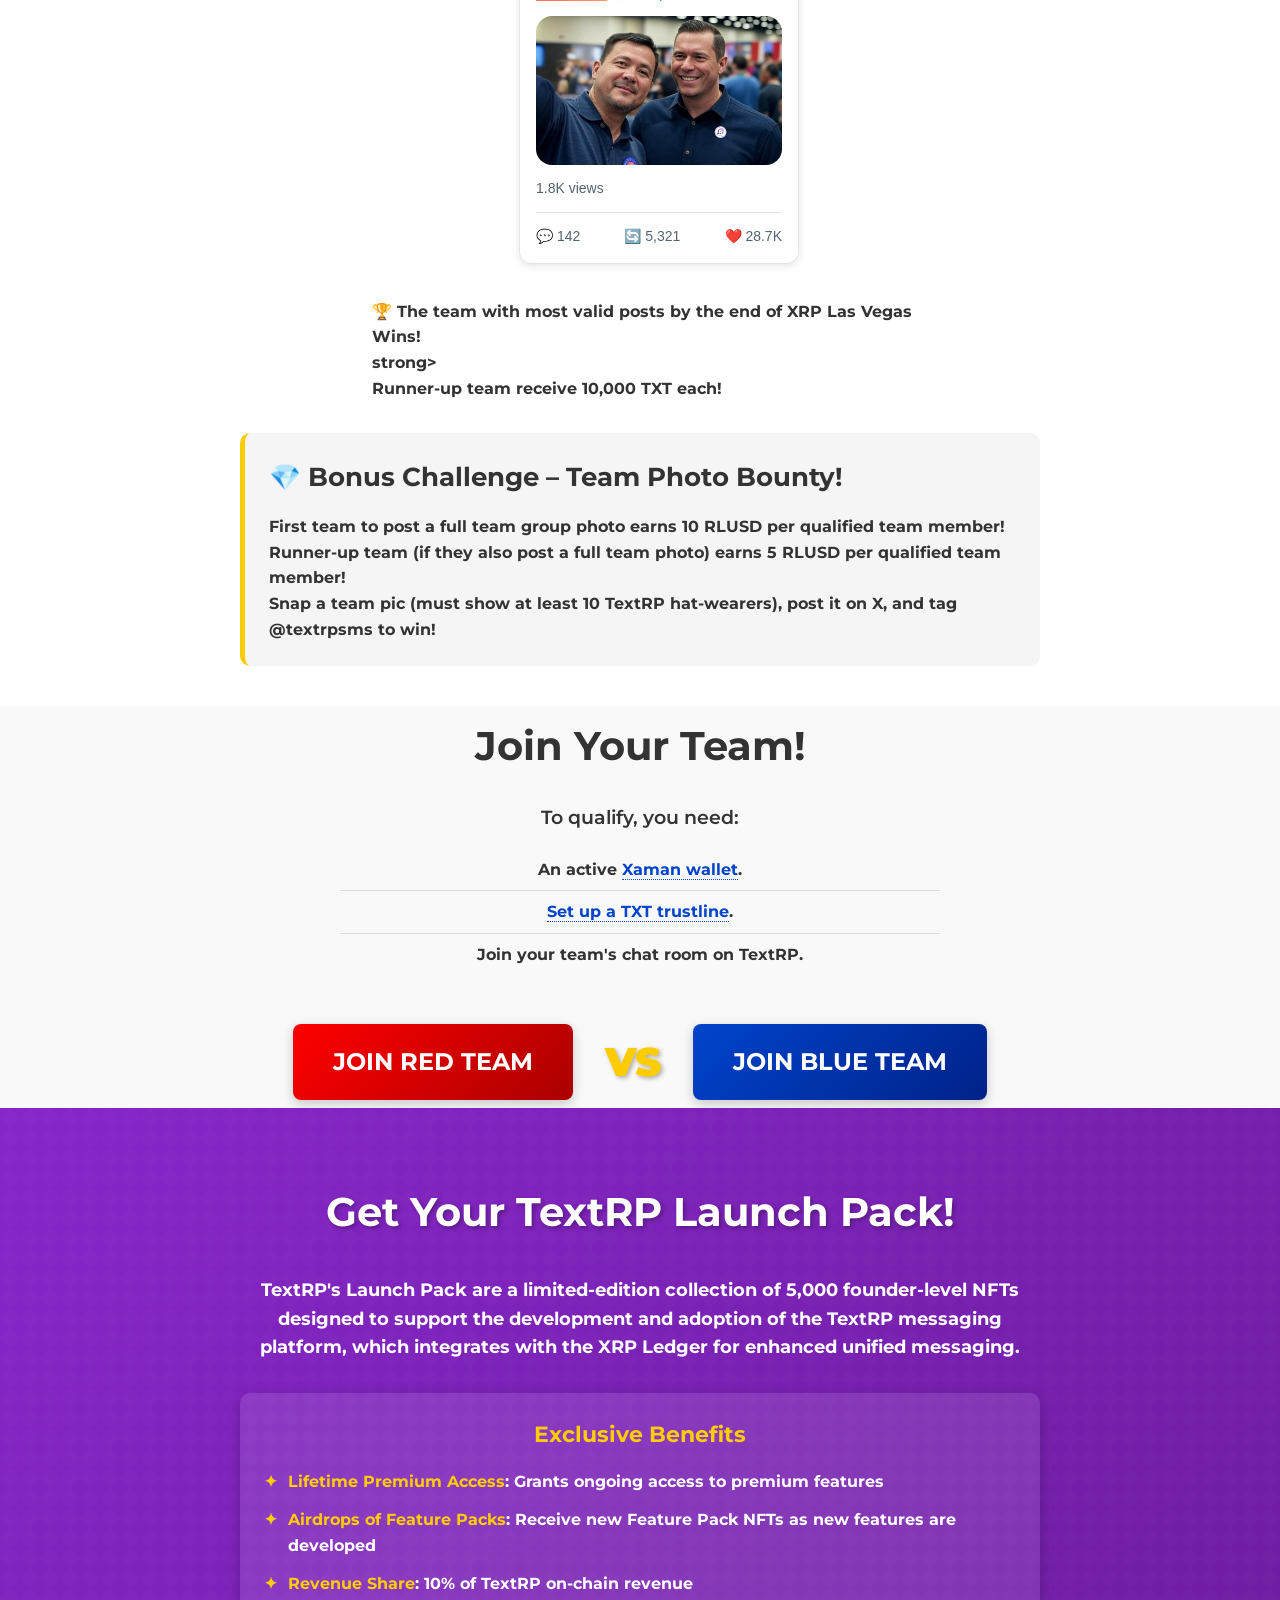
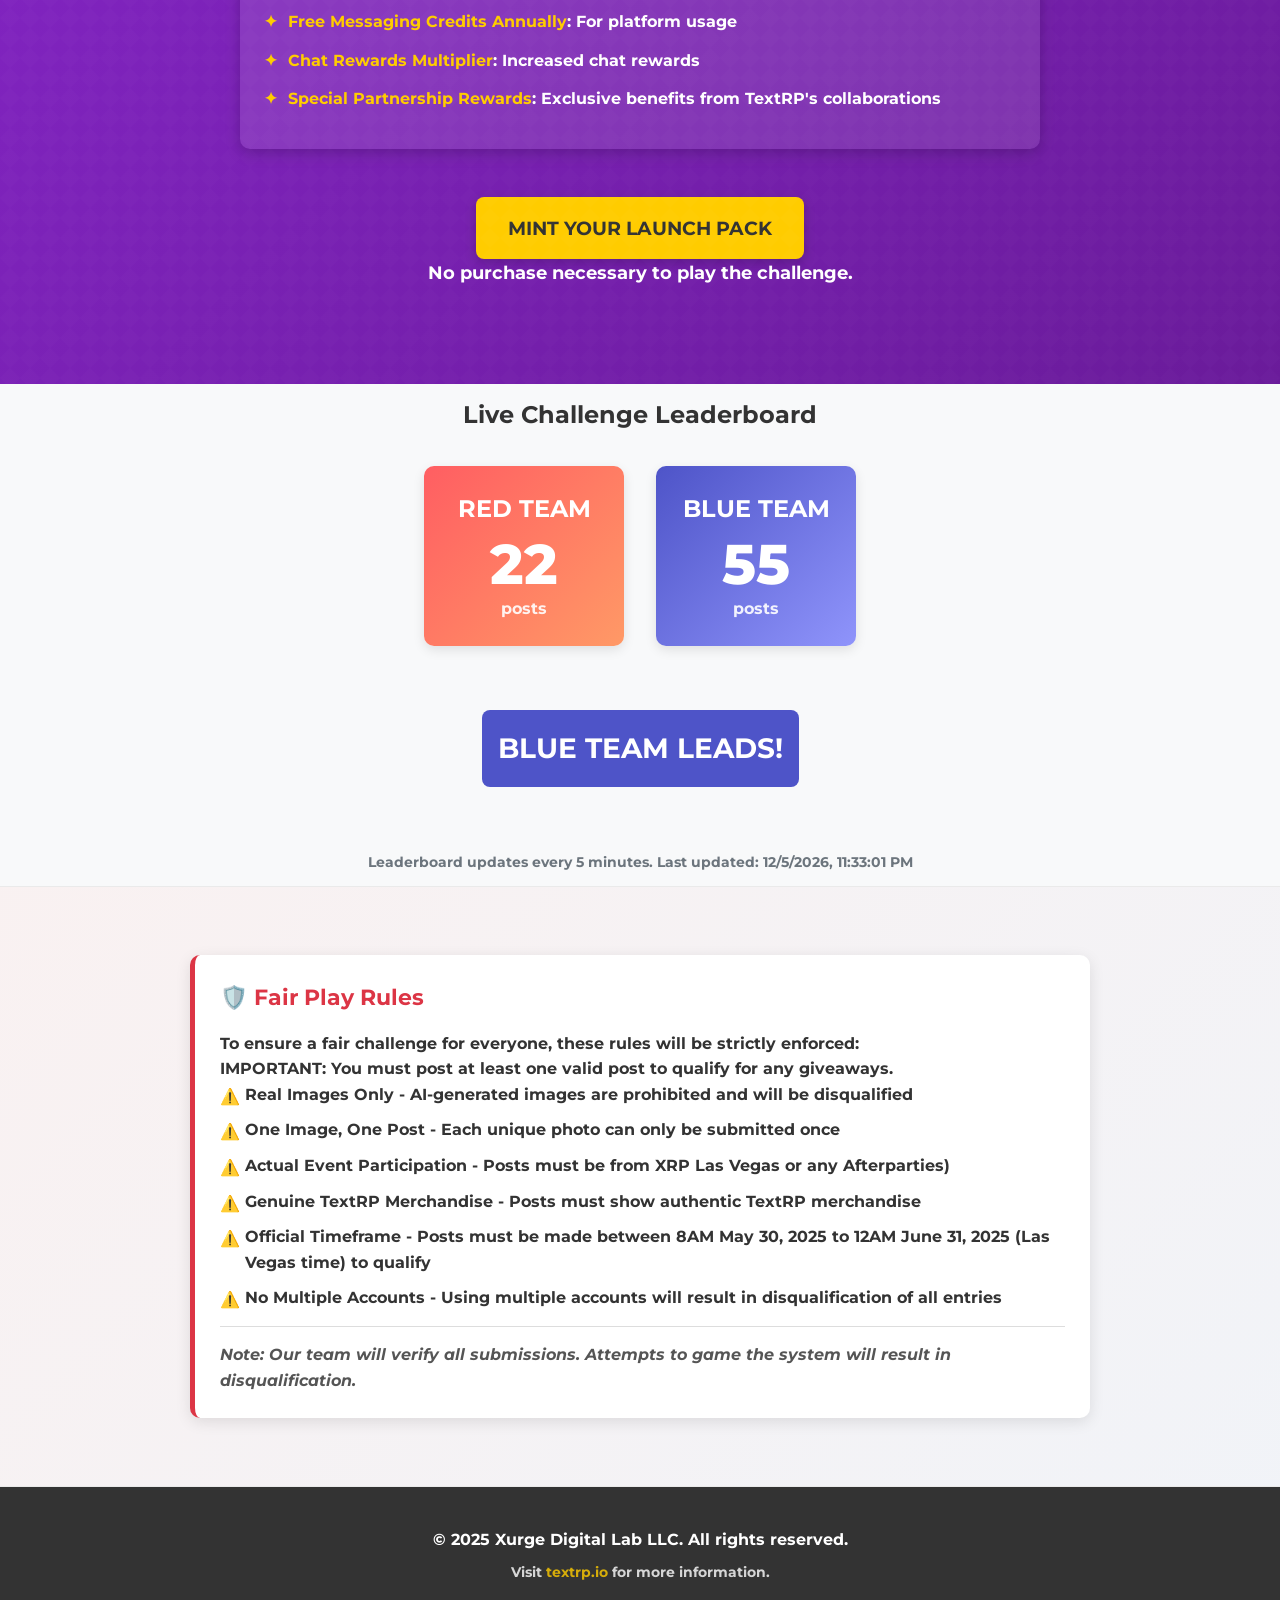
==== commit 4295afef: "Update content and styling: add third example post, adjust spacing, update prize info, and fix typos" ====
--- a/index.html
+++ b/index.html
@@ -7,9 +7,9 @@
     <link rel="stylesheet" href="styles.css">
     <link href="https://fonts.googleapis.com/css2?family=Montserrat:wght@400;700;900&display=swap" rel="stylesheet">
     <link rel="icon" type="image/ico" href="images/favicon.ico">
-    <meta name="description" content="Join the TextRP Red vs Blue Challenge at XRP Las Vegas. Compete for 500,000 TXT tokens and XRP rewards!">
+    <meta name="description" content="Join the TextRP Red vs Blue Challenge at XRP Las Vegas. Compete for 500,000 TXT tokens and RLUSD rewards!">
     <meta property="og:title" content="TextRP Red vs Blue Challenge">
-    <meta property="og:description" content="Battle for 500,000 TXT + XRP Rewards at XRP Las Vegas">
+    <meta property="og:description" content="Battle for 500,000 TXT + RLUSD Rewards at XRP Las Vegas">
     <meta property="og:image" content="images/red-vs-blue.svg">
 </head>
 <body>
@@ -35,7 +35,7 @@
             </div>
             <div class="hero-content">
                 <h2>TEXT IT. TAG IT. WIN IT.</h2>
-                <p class="subtitle">Battle for 500,000 TXT + XRP Rewards!</p>
+                <p class="subtitle">Battle for 500,000 TXT + RLUSD Rewards!</p>
                 
             </div>
         </section>
@@ -43,7 +43,7 @@
         <section id="challenge-info" class="challenge-info">
             <div class="container">
                 <div class="rewards">
-                    <p><strong>Team with the most posts on X earns 500,000 TXT</strong> for each member + entry into a <strong>100 XRP</strong> raffle! [one winner]</p>
+                    <p><strong>Team with the most posts on X earns 500,000 TXT</strong> for each member + entry into a <strong>100 RLUSD</strong> raffle! [one winner]</p>
                 </div>
 
                 <div class="how-to-play">
@@ -51,7 +51,7 @@
                     <ol>
                         <li>Join a team (Red or Blue)</li>
                         <li>Use hashtags <span class="red-team">#RedTeam</span> or <span class="blue-team">#BlueTeam</span> and tag <strong>@textrpsms</strong></li>
-                        <li><strong>IMPORTANT:</strong> You must post at least one valid post to qualify for any giveaways</li>
+                        <li>Post your photos of XRP Las Vegas or any Afterparties with any TextRP-branded physical item in the field.</li>
                         
                         <div class="carousel-container">
                             <p class="example-label">Example posts:</p>
@@ -135,23 +135,64 @@
                                         </div>
                                     </div>
                                 </div>
+                                
+                                <div class="carousel-slide">
+                                    <div class="x-post red-post">
+                                        <div class="post-header">
+                                            <div class="profile-image">
+                                                <img src="images/guy.jpg" alt="Profile Picture">
+                                            </div>
+                                            <div class="user-info">
+                                                <div class="name-container">
+                                                    <span class="display-name">Joe Mendez</span>
+                                                    <span class="username">@joe_XRP123</span>
+                                                </div>
+                                            </div>
+                                            <div class="menu-icon">
+                                                <span>•••</span>
+                                            </div>
+                                        </div>
+                                        <div class="post-content">
+                                            <p class="post-text">Finally met Marvin. Nice button! <span class="hashtag red-team">#redteam</span> <span class="mention">@textrpsms</span></p>
+                                            <div class="post-media">
+                                                <img src="images/convself.png" alt="Met Marvin at XRP Las Vegas">
+                                            </div>
+                                        </div>
+                                        <div class="post-stats">
+                                            <span class="views">1.8K views</span>
+                                        </div>
+                                        <div class="post-actions">
+                                            <div class="action-button reply">
+                                                <span>💬 142</span>
+                                            </div>
+                                            <div class="action-button repost">
+                                                <span>🔄 5,321</span>
+                                            </div>
+                                            <div class="action-button like">
+                                                <span>❤️ 28.7K</span>
+                                            </div>
+                                        </div>
+                                    </div>
+                                </div>
                             </div>
                             <div class="carousel-navigation">
                                 <div class="carousel-dots">
                                     <span class="dot active" onclick="currentSlide(1)"></span>
                                     <span class="dot" onclick="currentSlide(2)"></span>
+                                    <span class="dot" onclick="currentSlide(3)"></span>
                                 </div>
                             </div>
                         </div>
-                        <li>Team with most valid posts by the end of XRP Las Vegas Wins!</li>
+                        <p><strong>🏆  The team with most valid posts by the end of XRP Las Vegas Wins!</p>strong></p>
+                            <p>Runner-up team receive 10,000 TXT each!</p>
                     </ol>
-                    <p><strong>🏆 All players with at least one valid post on X earn 10,000 TXT!</strong></p>
+                
                 </div>
 
                 <div class="bonus-challenge">
                     <h3>💎 Bonus Challenge – Team Photo Bounty!</h3>
-                    <p>First team to post a full team group photo earns <strong>10 XRP per qualified team member!</strong> Runner-up team (if they also post a full team photo) earns <strong>5 XRP per qualified team member!</strong></p>
-                    <p>Snap a team pic <strong>(must be at least 10 hat-wearers)</strong>, post it on X, and tag <strong>@textrpsms</strong> to win!</p>
+                    <p>First team to post a full team group photo earns <strong>10 RLUSD per qualified team member!</strong> Runner-up team (if they also post a full team photo) earns <strong>5 RLUSD per qualified team member!</strong></p>
+                    <p>Snap a team pic <strong>(must show at least 10 TextRP hat-wearers)</strong>, post it on X, and tag <strong>@textrpsms</strong> to win!</p>
                 </div>
             </div>
         </section>
@@ -183,7 +224,7 @@
                 <h2>Get Your TextRP Launch Pack!</h2>
                 <div class="launch-pack-content">
                     <div class="launch-pack-info">
-                        <p>TextRP's Launch Packs are a limited-edition collection of 5,000 founder-level NFTs designed to support the development and adoption of the TextRP messaging platform, which integrates with the XRP Ledger for secure, unified messaging.</p>
+                        <p>TextRP's Launch Pack are a limited-edition collection of 5,000 founder-level NFTs designed to support the development and adoption of the TextRP messaging platform, which integrates with the XRP Ledger for enhanced unified messaging.</p>
                         
                         <div class="benefits-list">
                             <h3>Exclusive Benefits</h3>
@@ -197,7 +238,6 @@
                             </ul>
                         </div>
                         
-                        <p>Launch Packs enhance your experience with branded sticker packs, custom themes, and more - all through NFT integration. As a holder, your feedback will help shape the platform during the closed beta phase!</p>
                         
                         <a href="https://xmart.art/collections/textrp-messaging/launchpacks/" class="mint-button" target="_blank">MINT YOUR LAUNCH PACK</a>
                         <p class="no-purchase">No purchase necessary to play the challenge.</p>
@@ -242,12 +282,13 @@
                 <div class="fair-play-rules">
                     <h3>🛡️ Fair Play Rules</h3>
                     <p>To ensure a fair challenge for everyone, these rules will be strictly enforced:</p>
+                    <p class="important-note"><strong>IMPORTANT:</strong> You must post at least one valid post to qualify for any giveaways.</p>
                     <ul class="rules-list">
-                        <li><strong>Real People Only</strong> - AI-generated images are prohibited and will be disqualified</li>
+                        <li><strong>Real Images Only</strong> - AI-generated images are prohibited and will be disqualified</li>
                         <li><strong>One Image, One Post</strong> - Each unique photo can only be submitted once</li>
-                        <li><strong>Actual Event Participation</strong> - Posts must be from XRP Las Vegas (location verification enabled)</li>
-                        <li><strong>Genuine TextRP Merchandise</strong> - Posts must show authentic TextRP hats/apparel</li>
-                        <li><strong>Official Timeframe</strong> - Posts must be made between May 18-20, 2025 to qualify</li>
+                        <li><strong>Actual Event Participation</strong> - Posts must be from XRP Las Vegas or any Afterparties)</li>
+                        <li><strong>Genuine TextRP Merchandise</strong> - Posts must show authentic TextRP merchandise</li>
+                        <li><strong>Official Timeframe</strong> - Posts must be made between 8AM May 30, 2025 to 12AM June 31, 2025 (Las Vegas time) to qualify</li>
                         <li><strong>No Multiple Accounts</strong> - Using multiple accounts will result in disqualification of all entries</li>
                     </ul>
                     <p class="verification-note"><strong>Note:</strong> Our team will verify all submissions. Attempts to game the system will result in disqualification.</p>
@@ -259,7 +300,7 @@
 
     <footer>
         <div class="container">
-            <p>&copy; 2025 TextRP. All rights reserved.</p>
+            <p>&copy; 2025 Xurge Digital Lab LLC. All rights reserved.</p>
             <p class="small">Visit <a href="https://textrp.io" target="_blank">textrp.io</a> for more information.</p>
         </div>
     </footer>
--- a/styles.css
+++ b/styles.css
@@ -373,9 +373,9 @@
 }
 
 /* Team Selection Section */
-.team-selection {
-    background-color: #f9f9f9;
-    padding: 20px 0;
+.fair-play-section {
+    padding: 0.25rem 0;
+    background-color: #f8f9fa;
 }
 
 .team-selection h2 {
@@ -1258,8 +1258,9 @@
 /* Leaderboard Styles */
 .leaderboard-section {
     background-color: var(--bg-secondary);
-    padding: 3rem 0;
-    text-align: center;
+    padding: 0.25rem 0;
+    text-align: center;
+    margin: 0;
 }
 
 .team-scoreboard {
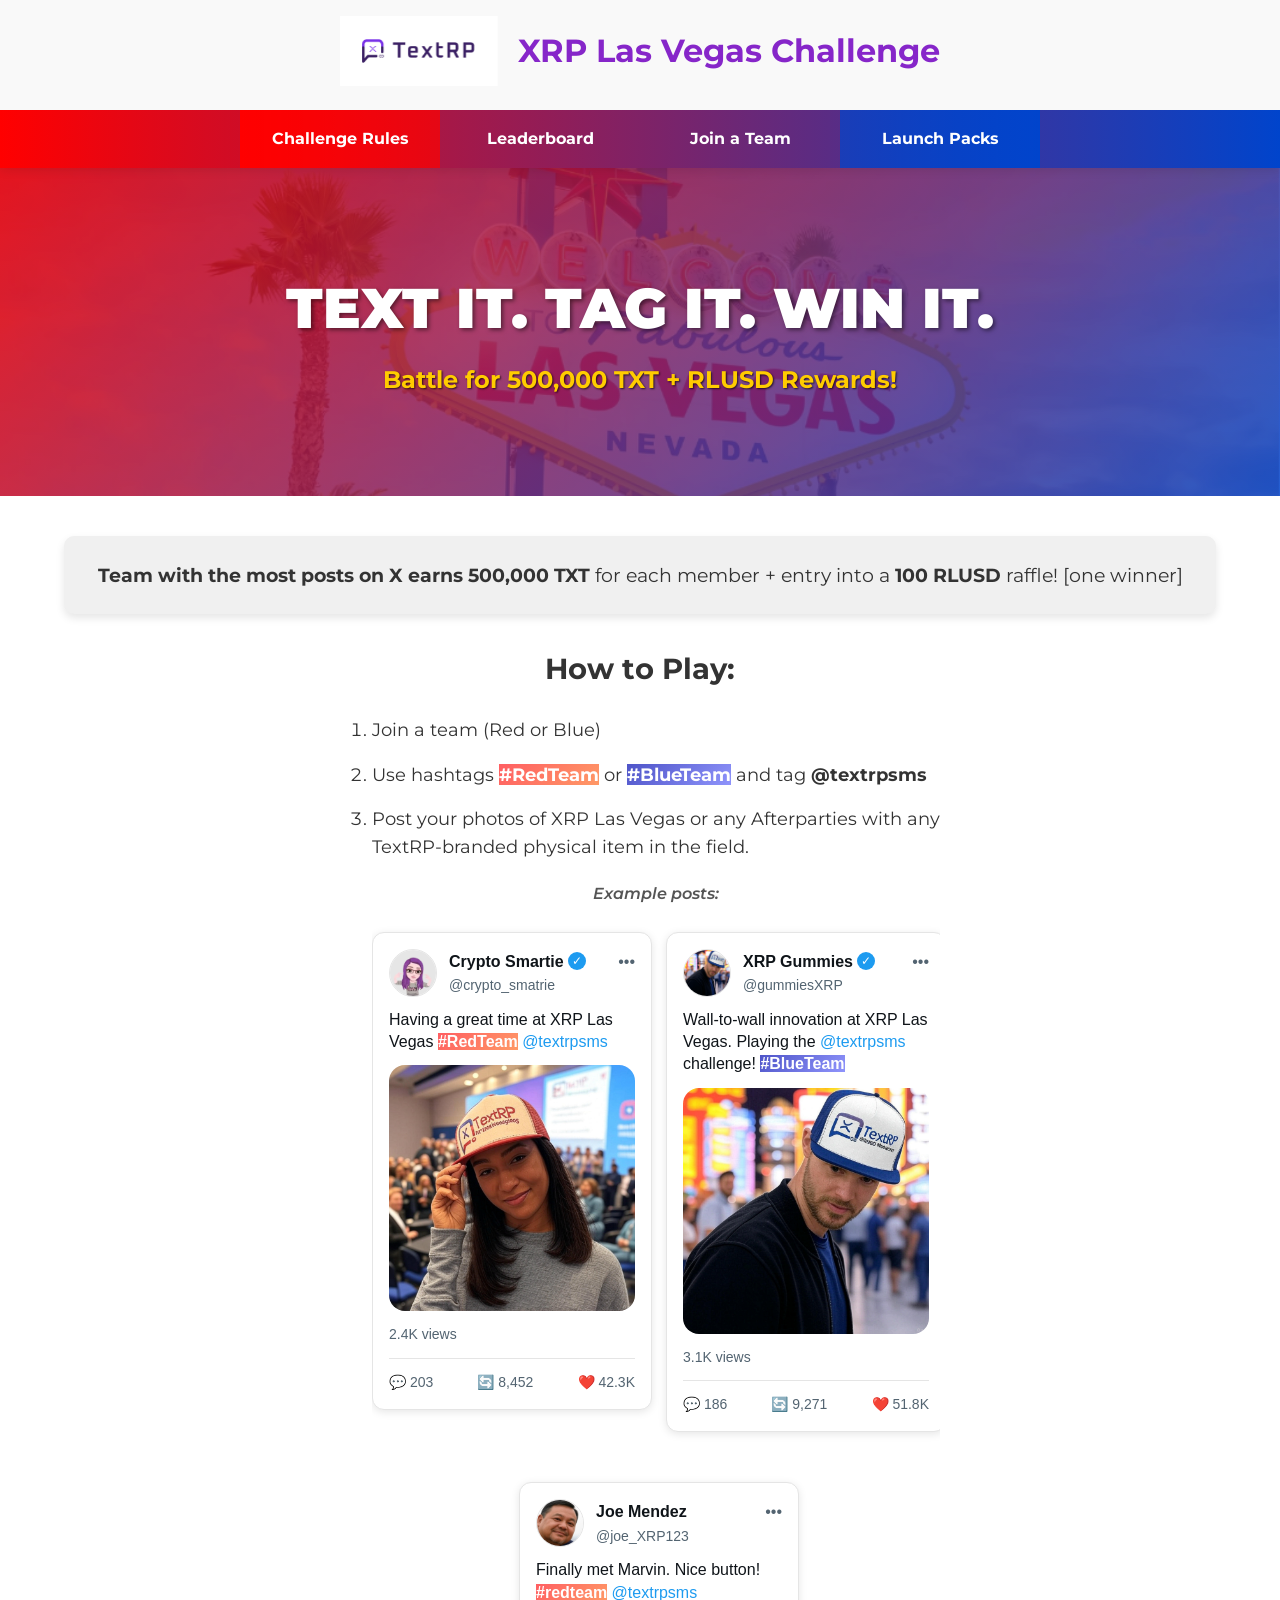
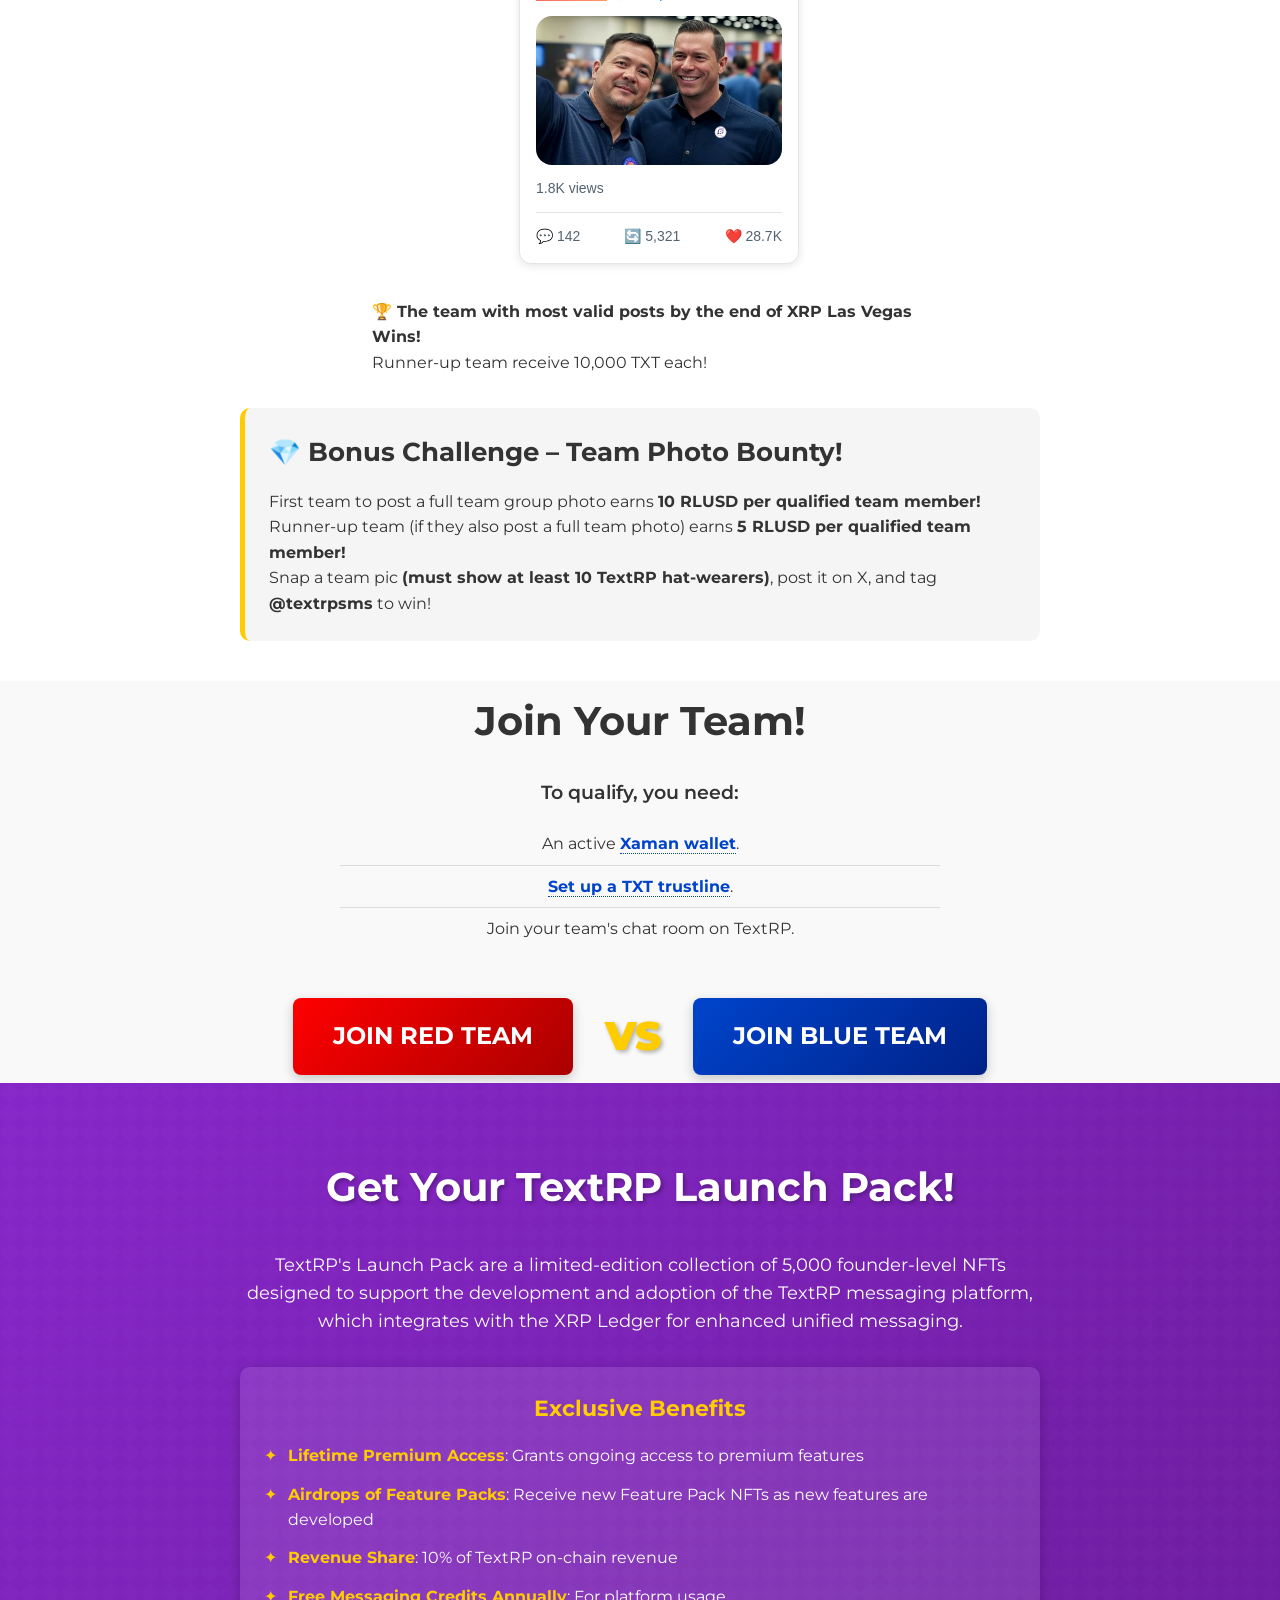
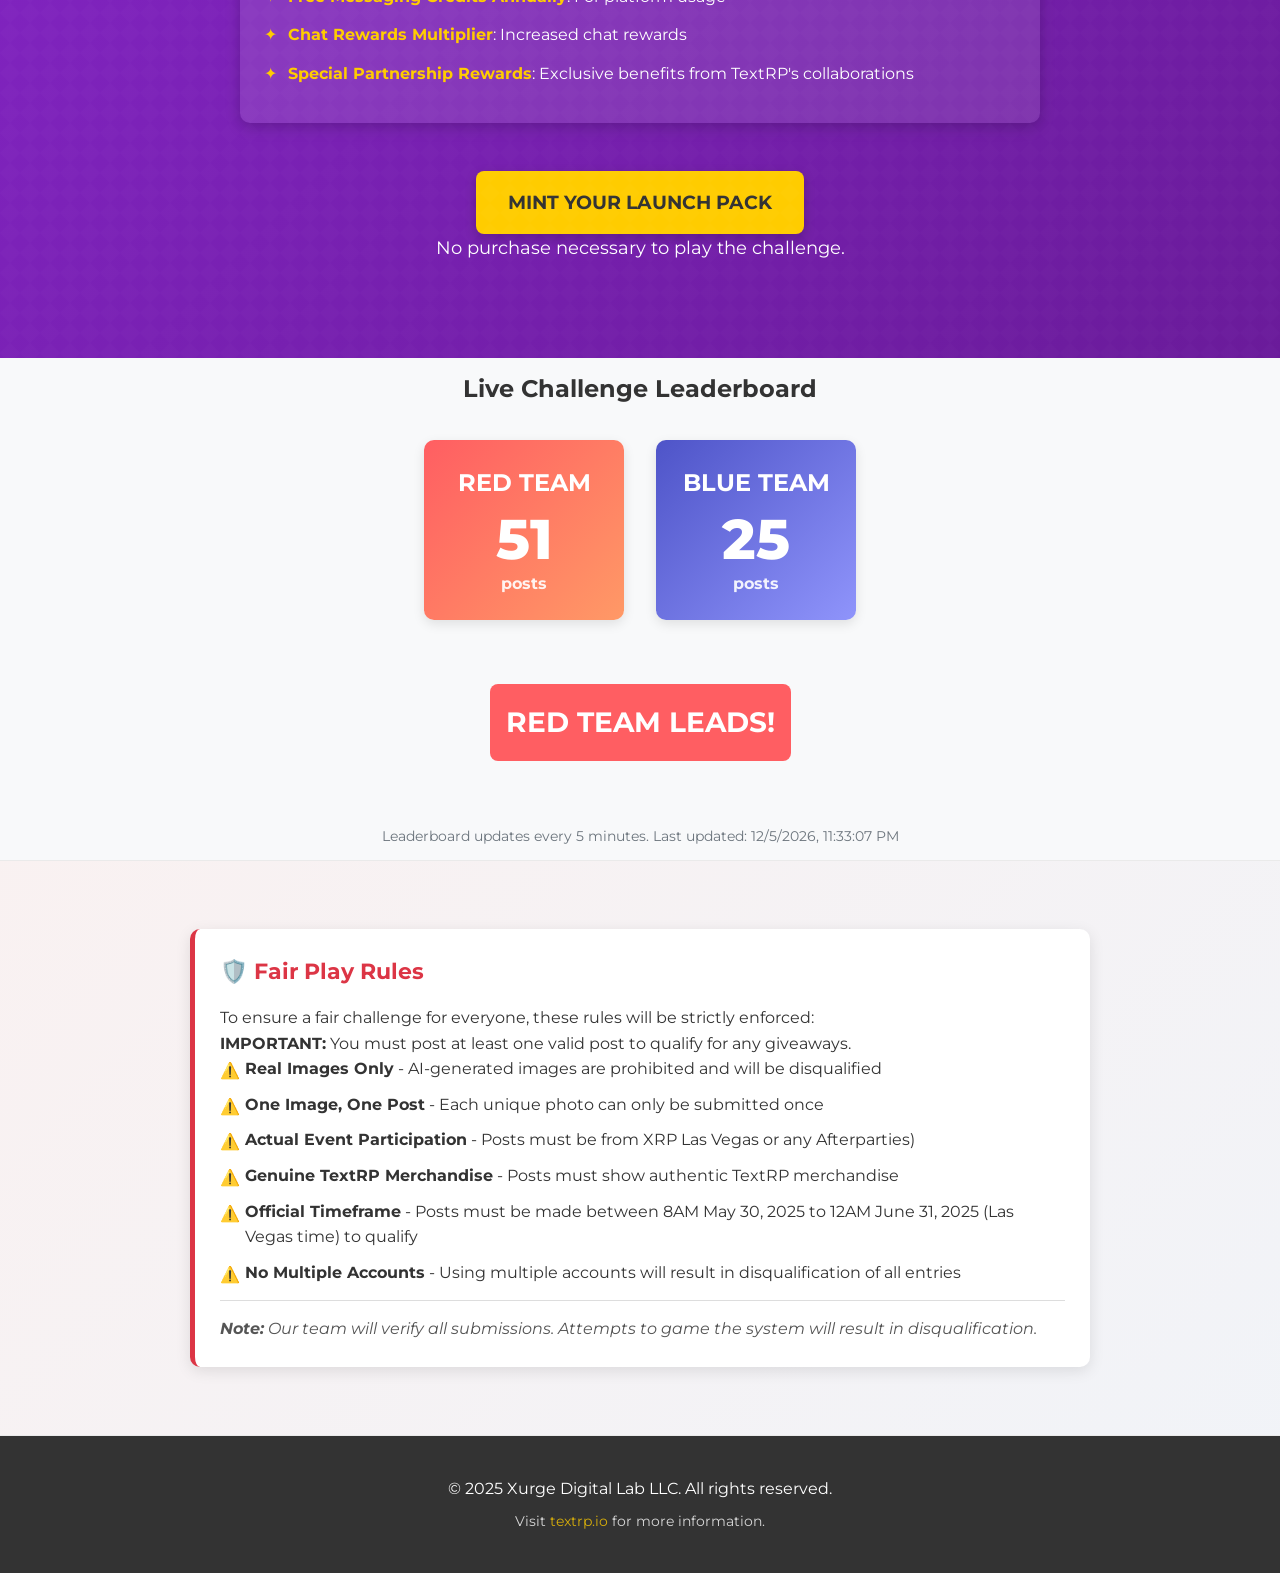
==== commit 1cab6c0e: "Fix HTML syntax in winner announcement text" ====
--- a/index.html
+++ b/index.html
@@ -183,7 +183,7 @@
                                 </div>
                             </div>
                         </div>
-                        <p><strong>🏆  The team with most valid posts by the end of XRP Las Vegas Wins!</p>strong></p>
+                        <p><strong>🏆  The team with most valid posts by the end of XRP Las Vegas Wins!</strong></p>
                             <p>Runner-up team receive 10,000 TXT each!</p>
                     </ol>
                 
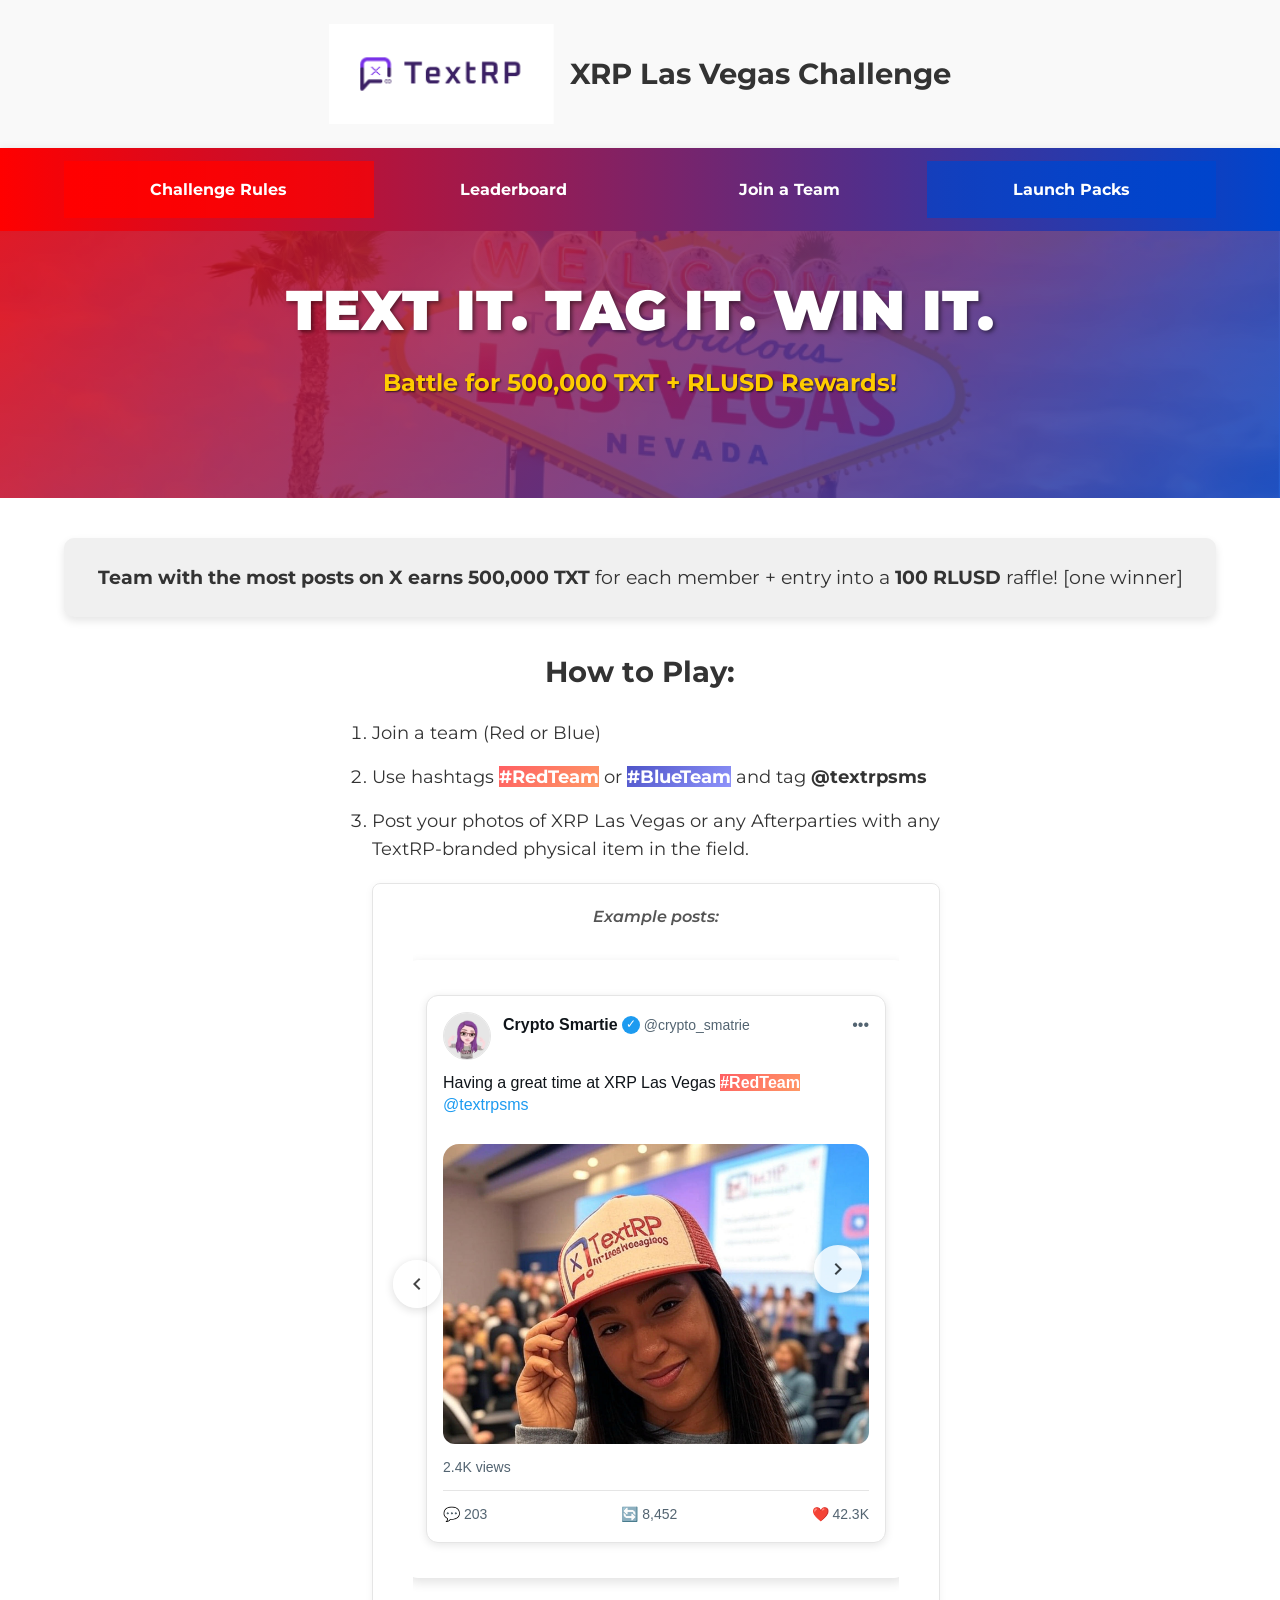
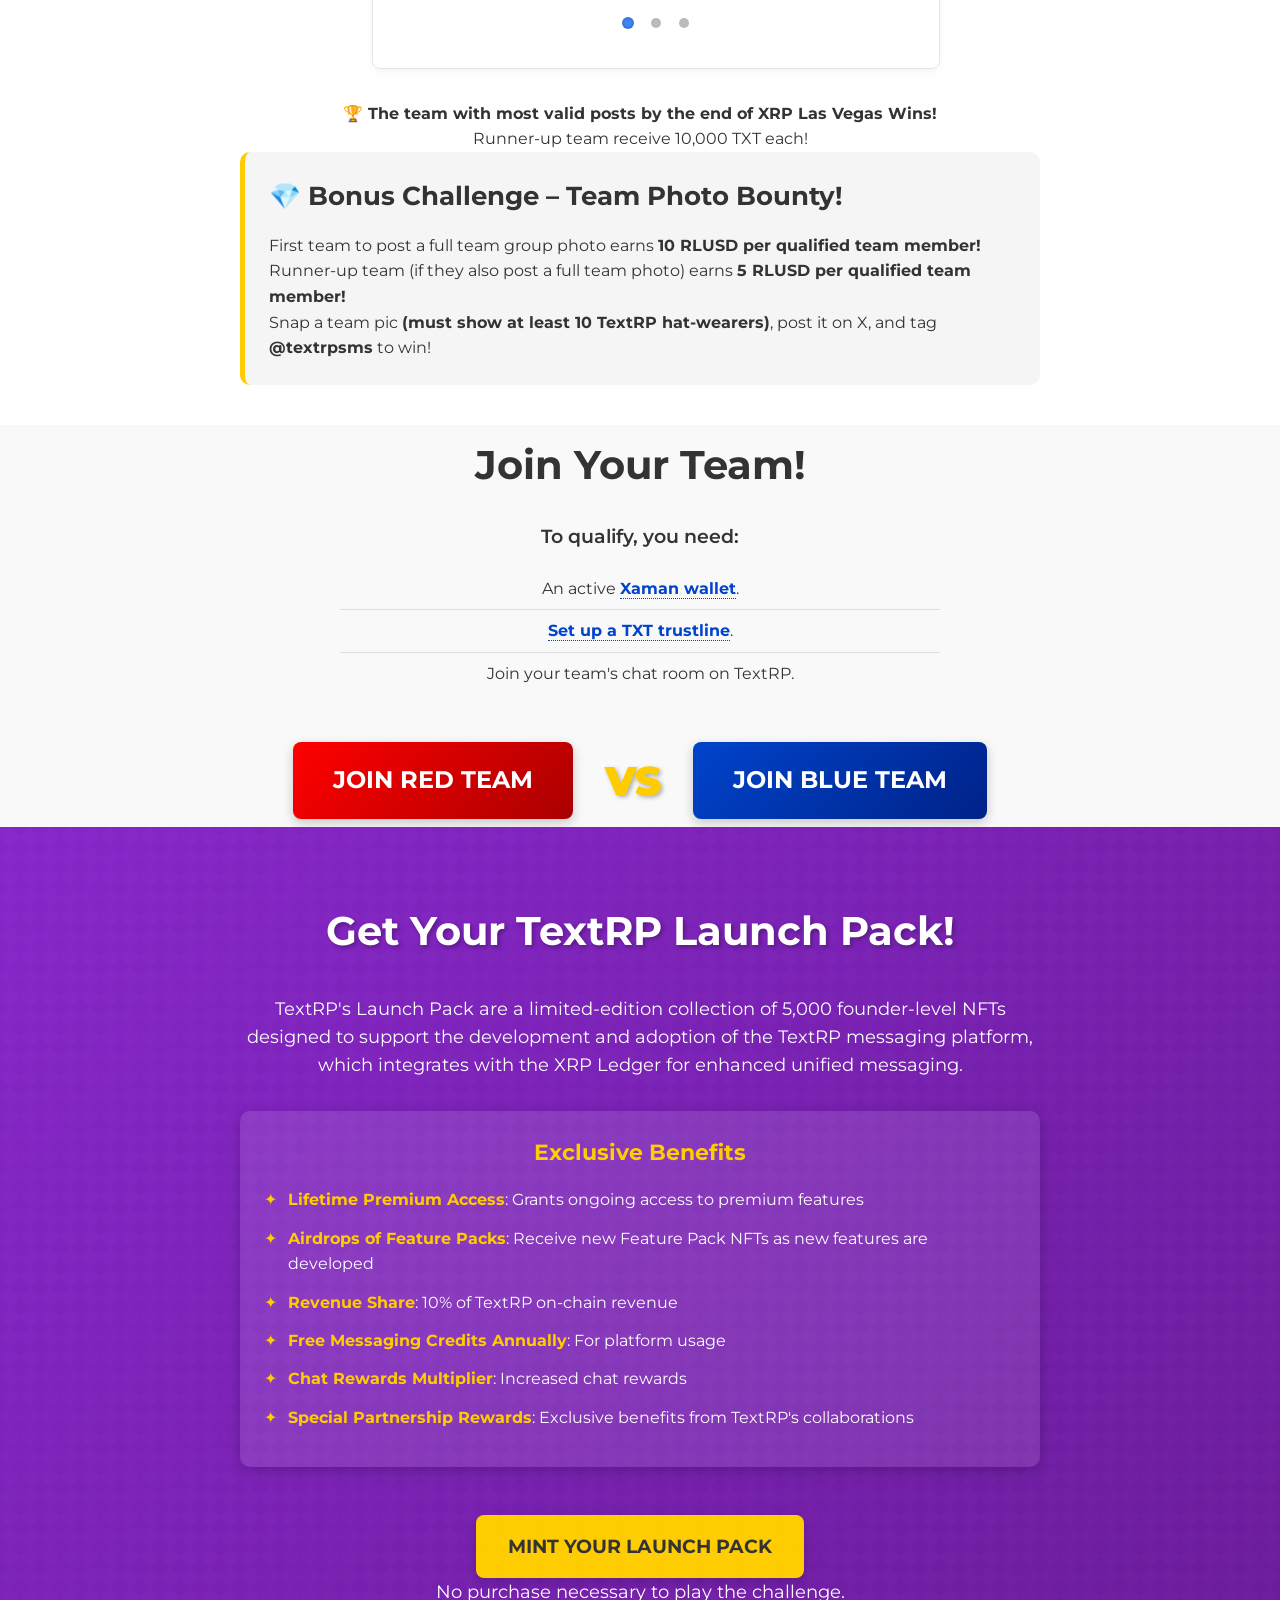
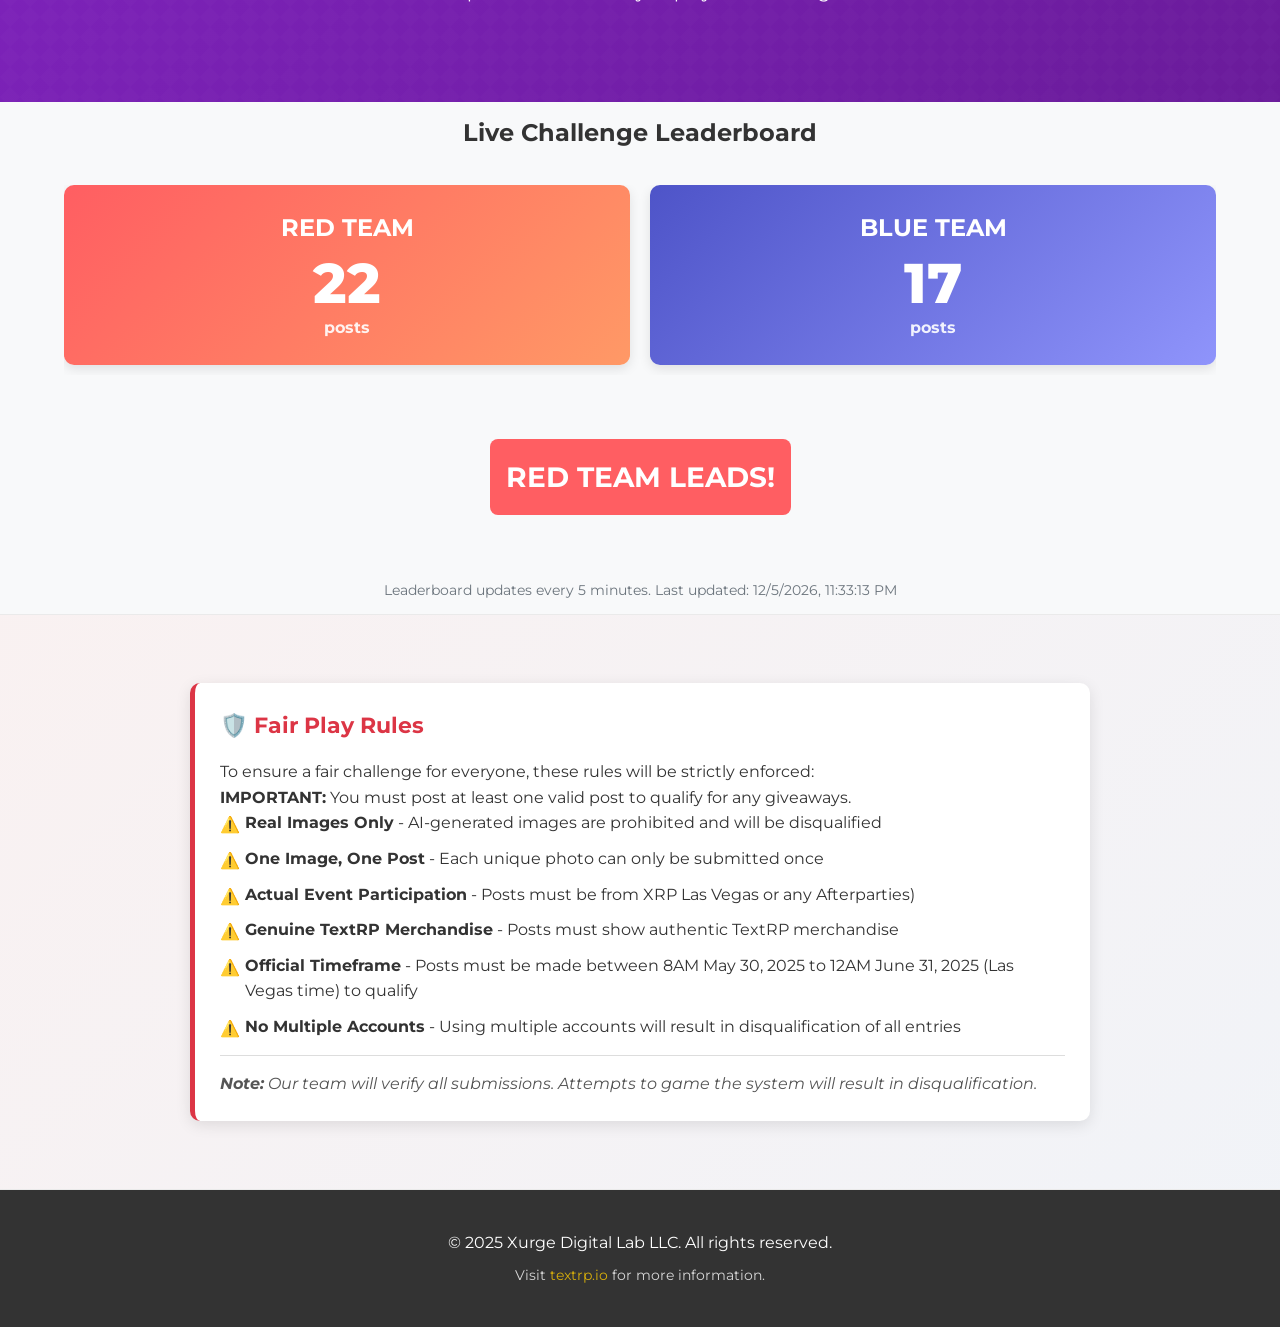
==== commit 31cbb2b5: "Fix: Carousel mobile layout and update header logo size" ====
--- a/index.html
+++ b/index.html
@@ -55,7 +55,13 @@
                         
                         <div class="carousel-container">
                             <p class="example-label">Example posts:</p>
-                            <div class="carousel-track">
+                            <div class="carousel-wrapper">
+                                <button class="carousel-arrow prev" aria-label="Previous slide">
+                                    <svg viewBox="0 0 24 24">
+                                        <path d="M15.41 7.41L14 6l-6 6 6 6 1.41-1.41L10.83 12l4.58-4.59z"/>
+                                    </svg>
+                                </button>
+                                <div class="carousel-track">
                                 <div class="carousel-slide">
                                     <div class="x-post red-post">
                                         <div class="post-header">
@@ -174,6 +180,11 @@
                                         </div>
                                     </div>
                                 </div>
+                                <button class="carousel-arrow next" aria-label="Next slide">
+                                    <svg viewBox="0 0 24 24">
+                                        <path d="M10 6L8.59 7.41 13.17 12l-4.58 4.59L10 18l6-6-6-6z"/>
+                                    </svg>
+                                </button>
                             </div>
                             <div class="carousel-navigation">
                                 <div class="carousel-dots">
@@ -183,12 +194,12 @@
                                 </div>
                             </div>
                         </div>
-                        <p><strong>🏆  The team with most valid posts by the end of XRP Las Vegas Wins!</strong></p>
-                            <p>Runner-up team receive 10,000 TXT each!</p>
+                        
                     </ol>
                 
                 </div>
-
+                <p><strong>🏆  The team with most valid posts by the end of XRP Las Vegas Wins!</strong></p>
+                <p>Runner-up team receive 10,000 TXT each!</p>
                 <div class="bonus-challenge">
                     <h3>💎 Bonus Challenge – Team Photo Bounty!</h3>
                     <p>First team to post a full team group photo earns <strong>10 RLUSD per qualified team member!</strong> Runner-up team (if they also post a full team photo) earns <strong>5 RLUSD per qualified team member!</strong></p>
--- a/styles.css
+++ b/styles.css
@@ -50,56 +50,115 @@
 
 /* Header Styles */
 header {
-    background-color: var(--bg-light);
-    padding: 1rem 0 0;
+    position: fixed;
+    top: 0;
+    left: 0;
+    right: 0;
+    z-index: var(--z-header);
+    transition: all 0.3s ease;
+    width: 100%;
+    max-width: 100vw;
+    overflow-x: hidden;
+}
+
+/* Logo container */
+.logo-container {
+    display: flex;
+    align-items: center;
+    padding: 1.5rem 5%;
+    background: var(--bg-light);
+    transition: all 0.3s ease;
     box-shadow: 0 2px 10px rgba(0, 0, 0, 0.1);
-    position: -webkit-sticky; /* For iOS Safari */
-    position: sticky;
-    top: 0;
-    z-index: var(--z-header); /* Ensure it stays above everything */
-    transition: all 0.3s ease-in-out;
-    will-change: padding;
-    width: 100%;
-}
-
-/* Scrolled header state */
-header.scrolled {
-    padding: 0.5rem 0 0;
+}
+
+.logo-container img.logo {
+    height: 100px;
+    width: auto;
+    margin-right: 1rem;
+    transition: all 0.3s ease;
+}
+
+.logo-container h1 {
+    font-size: 1.8rem;
+    margin: 0;
+    color: var(--text-dark);
+    transition: all 0.3s ease;
 }
 
 /* Navigation Styles */
 .main-nav {
-    margin-top: 1.5rem;
+    margin: 0;
     background: linear-gradient(90deg, var(--red-team) 0%, var(--blue-team) 100%);
     position: relative;
     z-index: var(--z-header);
+    width: 100%;
+    max-width: 100vw;
+    overflow-x: auto;
+    padding: 0.8rem 5%;
+    box-shadow: 0 2px 10px rgba(0, 0, 0, 0.1);
+    transition: all 0.3s ease;
+}
+
+/* Scrolled header state */
+header.scrolled .logo-container {
+    padding: 0.5rem 5%;
+}
+
+header.scrolled .logo-container img.logo {
+    height: 35px;
+}
+
+header.scrolled .logo-container h1 {
+    font-size: 1.4rem;
+}
+
+header.scrolled .main-nav {
+    padding: 0.5rem 5%;
 }
 
 .nav-tabs {
     display: flex;
     list-style: none;
     padding: 0;
-    margin: 0;
+    margin: 0 auto;
     justify-content: center;
+    flex-wrap: nowrap;
+    width: 100%;
     max-width: 1200px;
-    margin: 0 auto;
+    overflow-x: auto;
+    -webkit-overflow-scrolling: touch;
+    scrollbar-width: none; /* Hide scrollbar for Firefox */
+    font-size: clamp(0.8rem, 1.5vw, 1rem); /* Dynamic font size */
+}
+
+/* Hide scrollbar for Chrome/Safari */
+.nav-tabs::-webkit-scrollbar {
+    display: none;
+}
+
+/* Adjust padding for better touch targets */
+.nav-tab {
+    padding: 0.8rem clamp(0.5rem, 1.5vw, 1rem);
 }
 
 .nav-tabs li {
-    flex: 1;
-    max-width: 200px;
+    flex: 1 0 auto;
+    min-width: 100px;
     text-align: center;
+    white-space: nowrap;
 }
 
 .nav-tab {
     display: block;
-    padding: 1rem;
+    padding: 1rem 0.8rem;
     color: white;
     text-decoration: none;
     font-weight: 700;
+    font-size: 0.9rem;
     transition: all 0.3s ease;
     position: relative;
     overflow: hidden;
+    white-space: nowrap;
 }
 
 .nav-tab:before {
@@ -657,7 +716,47 @@
 }
 
 /* Responsive Design */
+body {
+    padding-top: 170px; /* Adjust this value based on your header height */
+}
+
+/* Responsive navigation */
+.nav-tab {
+    font-size: 1rem;
+}
+
+@media (max-width: 1200px) {
+    .nav-tab {
+        font-size: 0.95rem;
+        padding: 0.8rem 0.7rem;
+    }
+}
+
+@media (max-width: 1024px) {
+    .nav-tab {
+        font-size: 0.9rem;
+        padding: 0.8rem 0.6rem;
+    }
+    
+    .nav-tabs li {
+        min-width: 90px;
+    }
+}
+
 @media (max-width: 768px) {
+    body {
+        padding-top: 140px; /* Smaller padding for mobile */
+    }
+    
+    .nav-tab {
+        font-size: 0.8rem;
+        padding: 0.8rem 0.4rem;
+    }
+    
+    .nav-tabs li {
+        min-width: 80px;
+    }
+    
     .hero h2 {
         font-size: 2.5rem;
     }
@@ -702,12 +801,13 @@
     
     /* Fix sticky header for mobile */
     header {
-        position: -webkit-sticky;
-        position: sticky;
+        position: fixed;
         top: 0;
         left: 0;
         right: 0;
         width: 100%;
+        max-width: 100vw;
+        overflow-x: hidden;
     }
     
     header h1 {
@@ -716,7 +816,9 @@
     }
     
     .logo-container {
-        flex-direction: column;
+        flex-direction: row;
+        justify-content: center;
+        padding: 0 1rem;
     }
     
     .logo {
@@ -809,10 +911,81 @@
 
 /* X Post Example Styles - Carousel */
 .carousel-container {
-    margin: 20px 0;
+    margin: 20px auto;
+    width: 100%;
     max-width: 100%;
     position: relative;
     overflow: hidden;
+    border: 1px solid rgba(0, 0, 0, 0.1);
+    border-radius: 8px;
+    box-shadow: 0 2px 8px rgba(0, 0, 0, 0.05);
+    padding: 20px 0 40px;
+    user-select: none;
+    -webkit-tap-highlight-color: transparent;
+    min-height: 400px;
+    box-sizing: border-box;
+}
+
+.carousel-wrapper {
+    position: relative;
+    width: 100%;
+    overflow: visible;
+    padding: 20px 0;
+    margin: 0 auto;
+    padding: 0 40px;
+}
+
+/* Carousel Navigation Arrows */
+.carousel-arrow {
+    position: absolute;
+    top: 50%;
+    transform: translateY(-50%);
+    background: rgba(255, 255, 255, 0.9);
+    border: none;
+    border-radius: 50%;
+    width: 48px;
+    height: 48px;
+    display: flex;
+    align-items: center;
+    justify-content: center;
+    cursor: pointer;
+    z-index: 10;
+    box-shadow: 0 2px 10px rgba(0, 0, 0, 0.15);
+    transition: all 0.3s ease;
+    opacity: 0.9;
+}
+
+.carousel-arrow:hover {
+    background: #fff;
+    transform: translateY(-50%) scale(1.1);
+    opacity: 1;
+    box-shadow: 0 4px 15px rgba(0, 0, 0, 0.2);
+}
+
+.carousel-arrow.prev {
+    left: 20px;
+}
+
+.carousel-arrow.next {
+    right: 20px;
+}
+
+.carousel-arrow svg {
+    width: 24px;
+    height: 24px;
+    fill: #333;
+}
+
+@media (max-width: 768px) {
+    .carousel-arrow {
+        width: 40px;
+        height: 40px;
+    }
+    
+    .carousel-arrow svg {
+        width: 20px;
+        height: 20px;
+    }
 }
 
 .example-label {
@@ -824,22 +997,69 @@
 
 .carousel-track {
     display: flex;
+    flex-direction: row;
+    overflow-x: auto;
+    overflow-y: hidden;
+    margin: 0;
+    padding: 20px 0px; /* Adjusted padding, consider adding side padding if slides touch edges */
+    scroll-snap-type: x mandatory;
+    scroll-behavior: smooth;
+    -webkit-overflow-scrolling: touch;
+    position: relative;
+    white-space: nowrap; /* Useful for inline-block fallbacks or if flex items have unusual white-space properties */
     gap: 20px;
+    align-items: stretch; /* Ensures slides take full height of the track if they have different content heights */
+    box-sizing: border-box;
+    /* width: auto; and min-width: 100%; removed to let flexbox and content define size */
+    justify-content: flex-start;
+}
+
+/* Hide scrollbar for Chrome, Safari and Opera */
+.carousel-track::-webkit-scrollbar {
+    display: none; /* This hides it completely. If you want a styled scrollbar, adjust below. */
+    /* height: 6px; */ /* This line would be active if display: none was removed */
+}
+
+/* To style the scrollbar (if not completely hidden) */
+.carousel-track::-webkit-scrollbar-thumb {
+    background-color: rgba(0,0,0,0.2);
+    border-radius: 3px;
+}
+
+.carousel-track::-webkit-scrollbar-track {
+    background: rgba(0,0,0,0.05);
+    border-radius: 3px;
+}
+
+.carousel-slide {
+    flex: 0 0 auto; /* THIS IS CRUCIAL: Do not shrink, do not grow, basis is auto */
+    width: clamp(300px, 80vw, 450px); /* Responsive width, slightly adjusted max for better fit on smaller screens with gap */
+    height: auto; /* Auto height based on content */
+    min-height: 350px; /* Minimum height to maintain some consistency */
+    box-sizing: border-box;
+    padding: 20px; /* Increased padding for better content spacing */
+    scroll-snap-align: center; /* Ensures the slide snaps to the center of the viewport */
+    scroll-snap-stop: always; /* Ensures snapping happens reliably */
+    /* display: inline-block; REMOVED - Not needed for flex items */
+    /* vertical-align: top; REMOVED - Not applicable to flex items in this context */
+    background-color: #ffffff; /* White background for slides */
+    border-radius: 12px; /* Slightly more rounded corners */
+    box-shadow: 0 4px 12px rgba(0, 0, 0, 0.12); /* Enhanced shadow for better depth */
+    overflow: hidden; /* Prevents content from spilling out */
+    /* margin-right is handled by 'gap' on .carousel-track 
+       If .carousel-track didn't have 'gap', a margin would be needed here, e.g., margin: 0 10px; 
+       but 'gap' is generally preferred for spacing flex/grid items. */
+}
+
+.carousel-slide:last-child {
+    margin-right: 0; /* No margin for the last slide */
+}
+
+.carousel-navigation {
+    display: flex;
     justify-content: center;
-    flex-wrap: wrap;
-    touch-action: pan-y; /* Allow vertical scrolling but capture horizontal swipes */
-    cursor: grab;
-}
-
-.carousel-slide {
-    flex: 1 1 300px;
-    max-width: calc(50% - 10px);
-}
-
-.carousel-navigation {
-    display: flex;
-    justify-content: center;
-    margin-top: 15px;
+    margin-top: 20px;
+    padding: 0 10px;
 }
 
 .carousel-dots {
@@ -853,12 +1073,20 @@
     background-color: #bbb;
     border-radius: 50%;
     display: inline-block;
-    transition: background-color 0.3s ease;
+    transition: all 0.3s ease;
     cursor: pointer;
+    margin: 0 5px;
+    border: 2px solid transparent;
+}
+
+.dot:hover, .dot:focus {
+    transform: scale(1.2);
 }
 
 .dot.active {
     background-color: #4285F4;
+    transform: scale(1.2);
+    border-color: rgba(0,0,0,0.1);
 }
 
 .x-post {
@@ -964,7 +1192,12 @@
     margin-bottom: 12px;
 }
 
-.post-text {
+.x-post .post-text {
+    white-space: normal; /* Allow text to wrap */
+    word-wrap: break-word; /* Break words if necessary */
+    overflow-wrap: break-word; /* More modern property for word breaking */
+    hyphens: auto; /* Enable hyphenation if supported and lang is set */
+    min-height: 60px; /* Ensure a minimum height for text area */
     font-size: 16px;
     margin-bottom: 12px;
     line-height: 1.4;
@@ -1166,6 +1399,30 @@
     }
 }
 
+/* Small screen navigation */
+@media (max-width: 600px) {
+    .nav-tab {
+        font-size: 0.75rem;
+        padding: 0.8rem 0.3rem;
+    }
+    
+    .nav-tabs li {
+        min-width: 70px;
+    }
+    
+    .nav-tab:before {
+        height: 2px;
+    }
+    
+    .carousel-arrow {
+        display: none;
+    }
+    
+    .carousel-wrapper {
+        padding: 0 10px;
+    }
+}
+
 /* Mobile responsiveness for fair play rules */
 @media (max-width: 768px) {
     .fair-play-rules {
@@ -1216,17 +1473,20 @@
     }
     
     .carousel-track {
-        flex-direction: column;
-        gap: 15px;
+        flex-direction: row;    /* Changed from column */
+        overflow-x: auto;       /* Ensure horizontal scrolling */
+        gap: 15px;              /* Kept existing gap */
+        -webkit-overflow-scrolling: touch; /* Smoother mobile scroll */
     }
     
     .carousel-slide {
-        max-width: 100%;
-        flex: 1 1 auto;
+        flex: 0 0 auto; /* To respect item width for horizontal scroll */
+        width: clamp(280px, 80vw, 320px); /* Responsive width for mobile slides */
+        max-width: 100%; /* Keep, prevents slide being wider than screen */
     }
     
     .x-post {
-        min-width: 100%;
+        /* min-width: 100%; */ /* Commented out if x-post is a carousel slide, to allow horizontal scrolling */
         margin-bottom: 10px;
     }
     
@@ -1263,12 +1523,56 @@
     margin: 0;
 }
 
+.leaderboard {
+    display: flex;
+    justify-content: space-between;
+    gap: 20px;
+    margin: 40px 0;
+    flex-wrap: nowrap;
+    overflow-x: auto;
+    -webkit-overflow-scrolling: touch;
+    scrollbar-width: none; /* Hide scrollbar for Firefox */
+    padding-bottom: 10px;
+    width: 100%;
+    max-width: 1200px;
+    margin-left: auto;
+    margin-right: auto;
+}
+
+/* Hide scrollbar for Chrome/Safari */
+.leaderboard::-webkit-scrollbar {
+    display: none;
+}
+
+/* Ensure leaderboard cards stay side by side */
+.leaderboard-card {
+    flex: 1 1 0;
+    min-width: 300px; /* Minimum width for each card */
+    max-width: 100%;
+    box-sizing: border-box;
+}
+
 .team-scoreboard {
     display: flex;
-    justify-content: center;
-    gap: 2rem;
+    justify-content: space-between;
+    gap: 20px;
     margin: 2rem 0;
-    flex-wrap: wrap;
+    flex-wrap: nowrap;
+    overflow-x: auto;
+    -webkit-overflow-scrolling: touch;
+    scrollbar-width: none;
+    padding-bottom: 10px;
+    width: 100%;
+}
+
+.team-score {
+    flex: 1;
+    min-width: 300px;
+    padding: 1.5rem;
+    border-radius: 8px;
+    text-align: center;
+    box-shadow: 0 2px 8px rgba(0, 0, 0, 0.1);
+    transition: transform 0.2s;
 }
 
 .team-score {
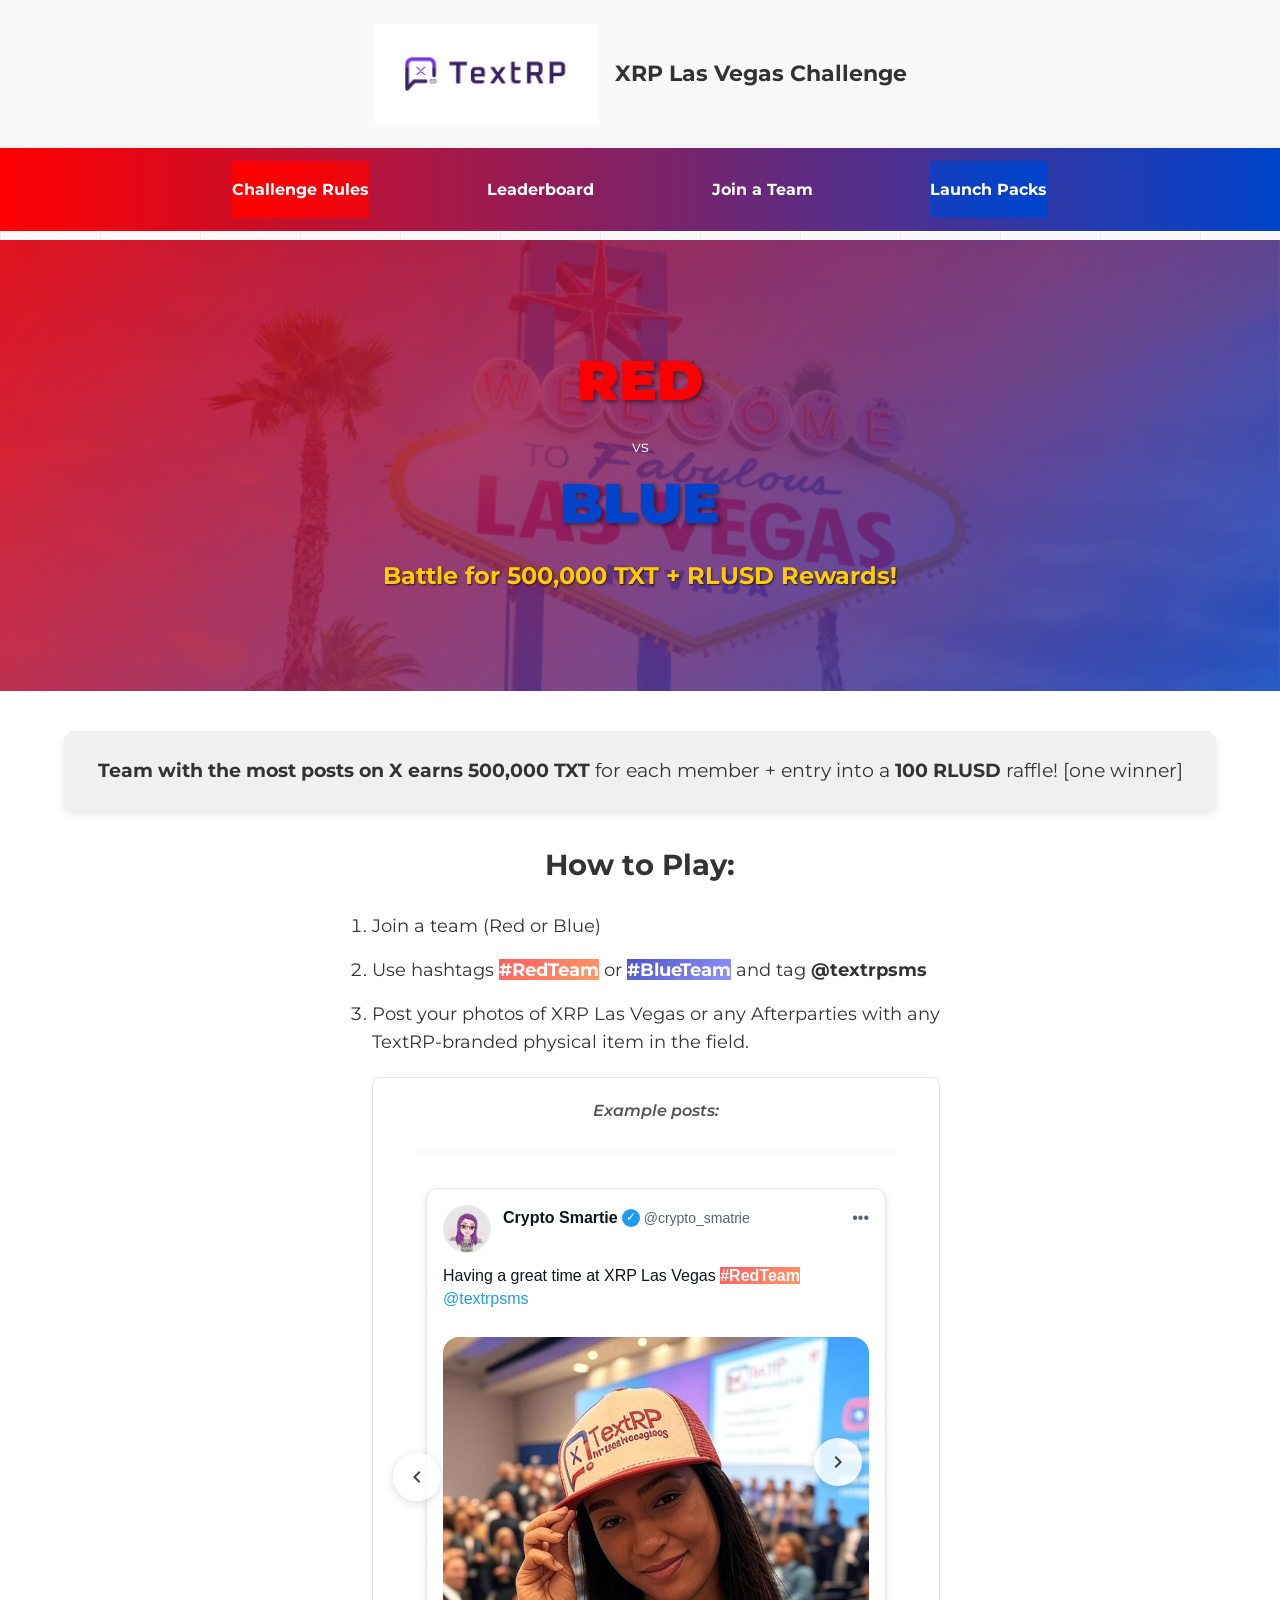
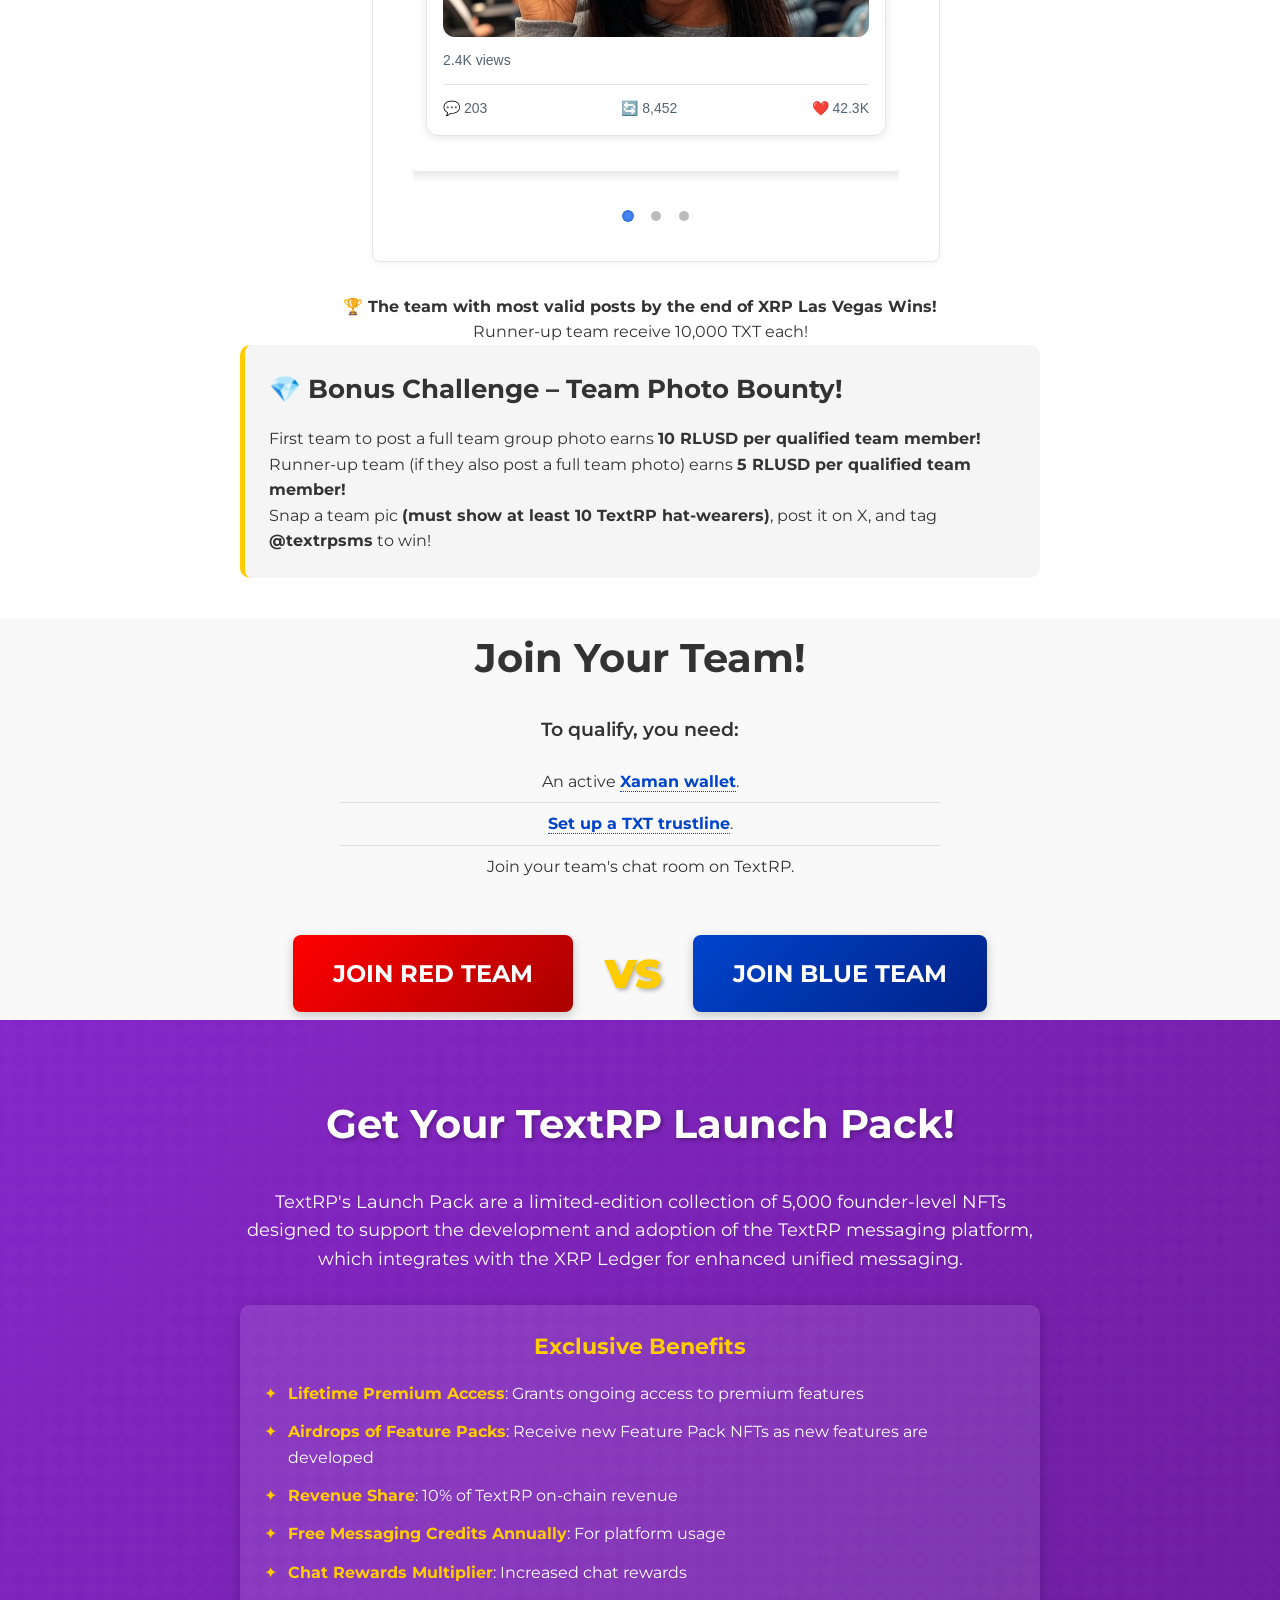
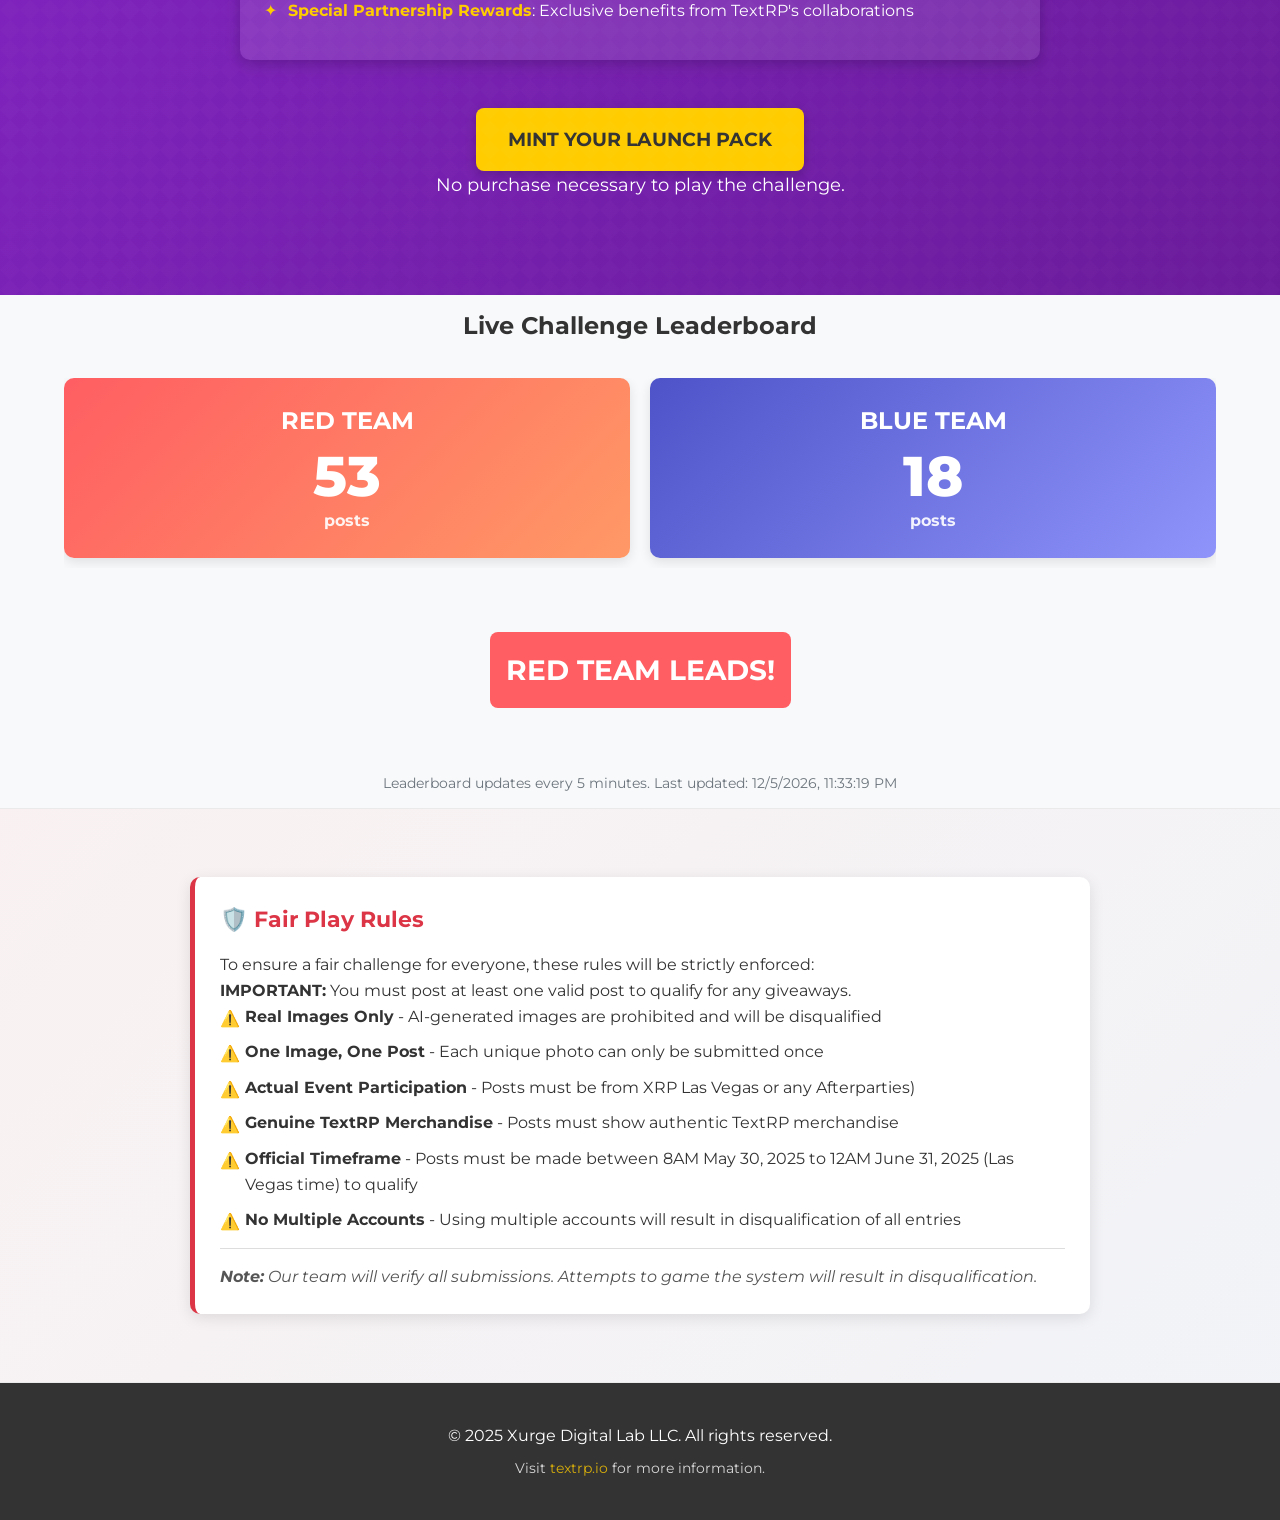
==== commit 0adf873d: "Changed banner text" ====
--- a/index.html
+++ b/index.html
@@ -34,7 +34,7 @@
                 <img src="images/lv.png" alt="XRP Las Vegas" class="hero-bg-image">
             </div>
             <div class="hero-content">
-                <h2>TEXT IT. TAG IT. WIN IT.</h2>
+                <h2 style="color: var(--red-team)">RED</h2> vs <h2 style="color: var(--blue-team)">BLUE</h2>
                 <p class="subtitle">Battle for 500,000 TXT + RLUSD Rewards!</p>
                 
             </div>
--- a/styles.css
+++ b/styles.css
@@ -79,7 +79,7 @@
 }
 
 .logo-container h1 {
-    font-size: 1.8rem;
+    font-size: 1.4rem;
     margin: 0;
     color: var(--text-dark);
     transition: all 0.3s ease;
@@ -94,7 +94,7 @@
     width: 100%;
     max-width: 100vw;
     overflow-x: auto;
-    padding: 0.8rem 5%;
+    padding: 0.8rem 0;
     box-shadow: 0 2px 10px rgba(0, 0, 0, 0.1);
     transition: all 0.3s ease;
 }
@@ -109,11 +109,15 @@
 }
 
 header.scrolled .logo-container h1 {
-    font-size: 1.4rem;
+    font-size: 1rem;
 }
 
 header.scrolled .main-nav {
-    padding: 0.5rem 5%;
+    padding: 0.8rem 0; /* Match base .main-nav padding */
+}
+
+main {
+    padding-top: 70px /* Offset for fixed header */
 }
 
 .nav-tabs {
@@ -121,7 +125,7 @@
     list-style: none;
     padding: 0;
     margin: 0 auto;
-    justify-content: center;
+    justify-content: space-around;
     flex-wrap: nowrap;
     width: 100%;
     max-width: 1200px;
@@ -131,6 +135,13 @@
     font-size: clamp(0.8rem, 1.5vw, 1rem); /* Dynamic font size */
 }
 
+.nav-tabs::before,
+.nav-tabs::after {
+    content: '';
+    display: block;
+    min-width: 1rem; /* This creates the space */
+}
+
 /* Hide scrollbar for Chrome/Safari */
 .nav-tabs::-webkit-scrollbar {
     display: none;
@@ -142,15 +153,17 @@
 }
 
 .nav-tabs li {
-    flex: 1 0 auto;
+    flex: 0 0 auto;
     min-width: 100px;
     text-align: center;
     white-space: nowrap;
 }
 
+
+
 .nav-tab {
     display: block;
-    padding: 1rem 0.8rem;
+    padding: 1rem 0;
     color: white;
     text-decoration: none;
     font-weight: 700;
@@ -1402,7 +1415,7 @@
 /* Small screen navigation */
 @media (max-width: 600px) {
     .nav-tab {
-        font-size: 0.75rem;
+        font-size: 0.6rem;
         padding: 0.8rem 0.3rem;
     }
     
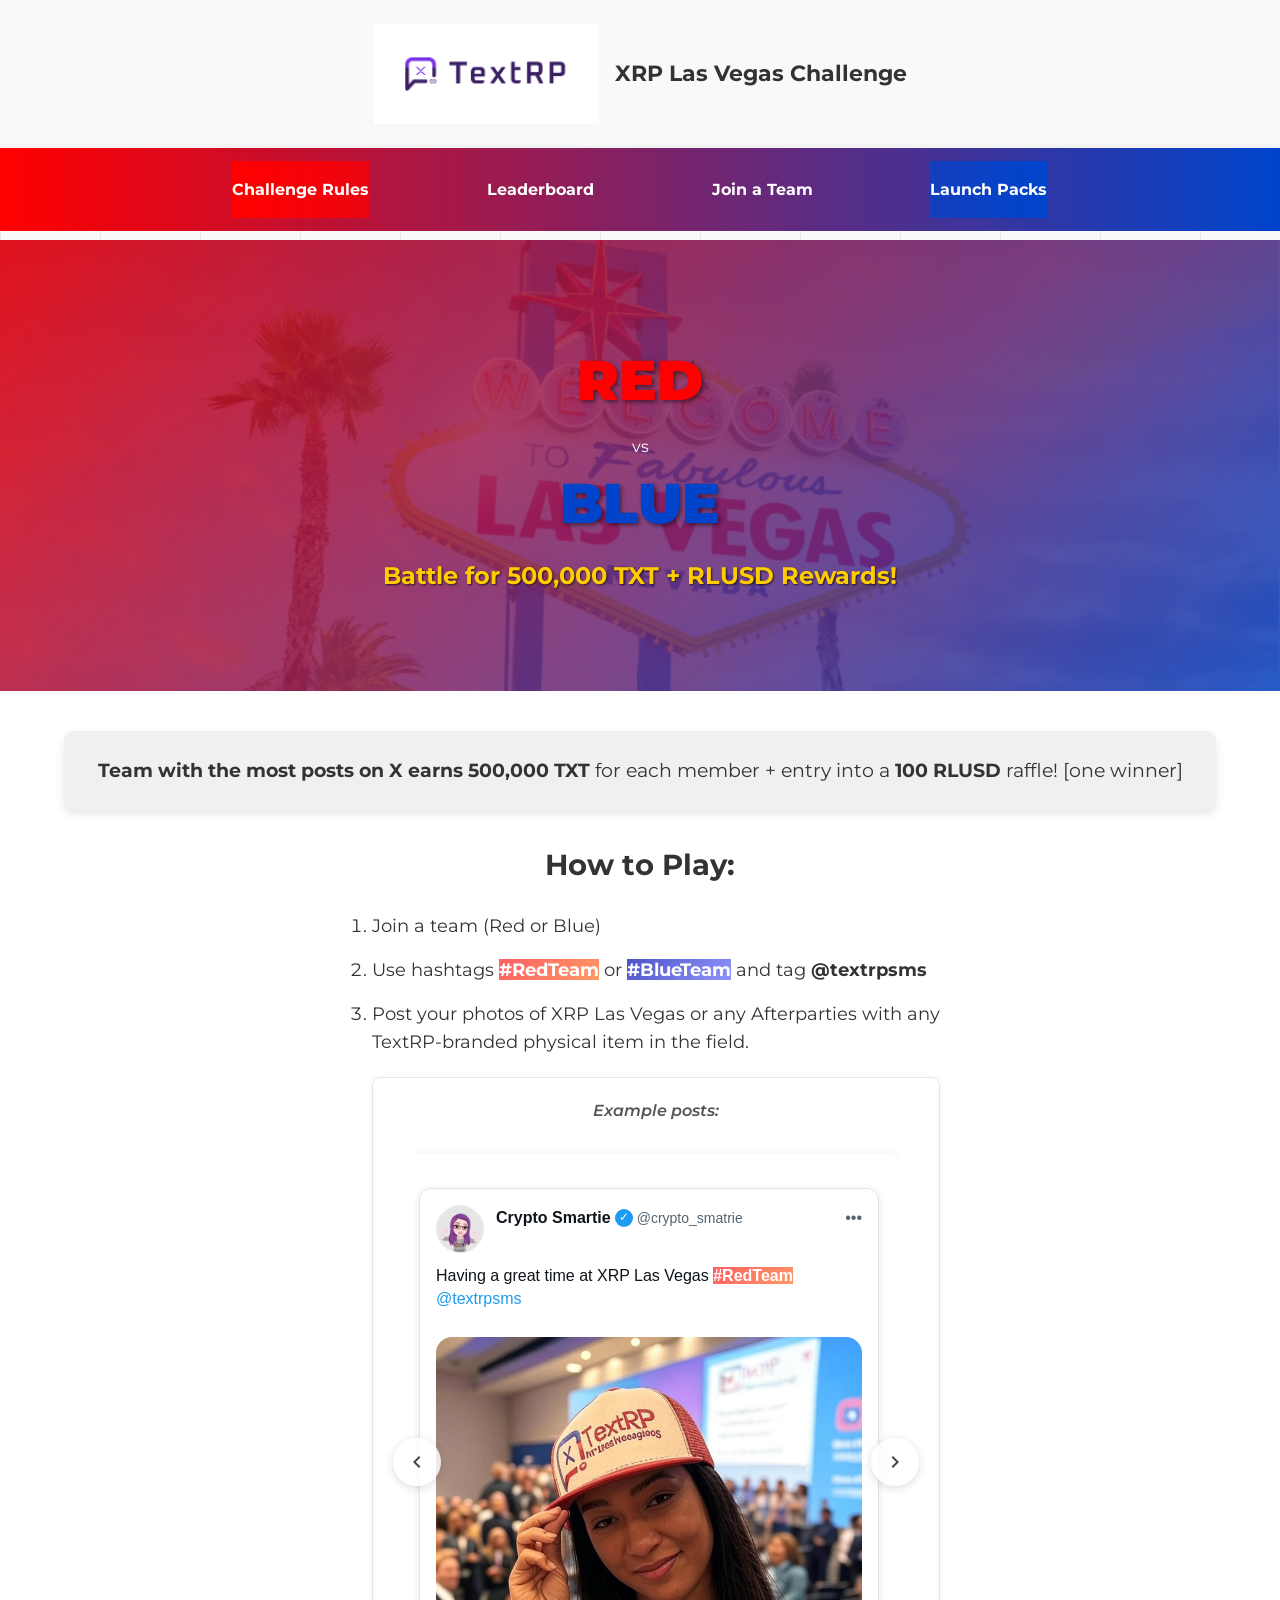
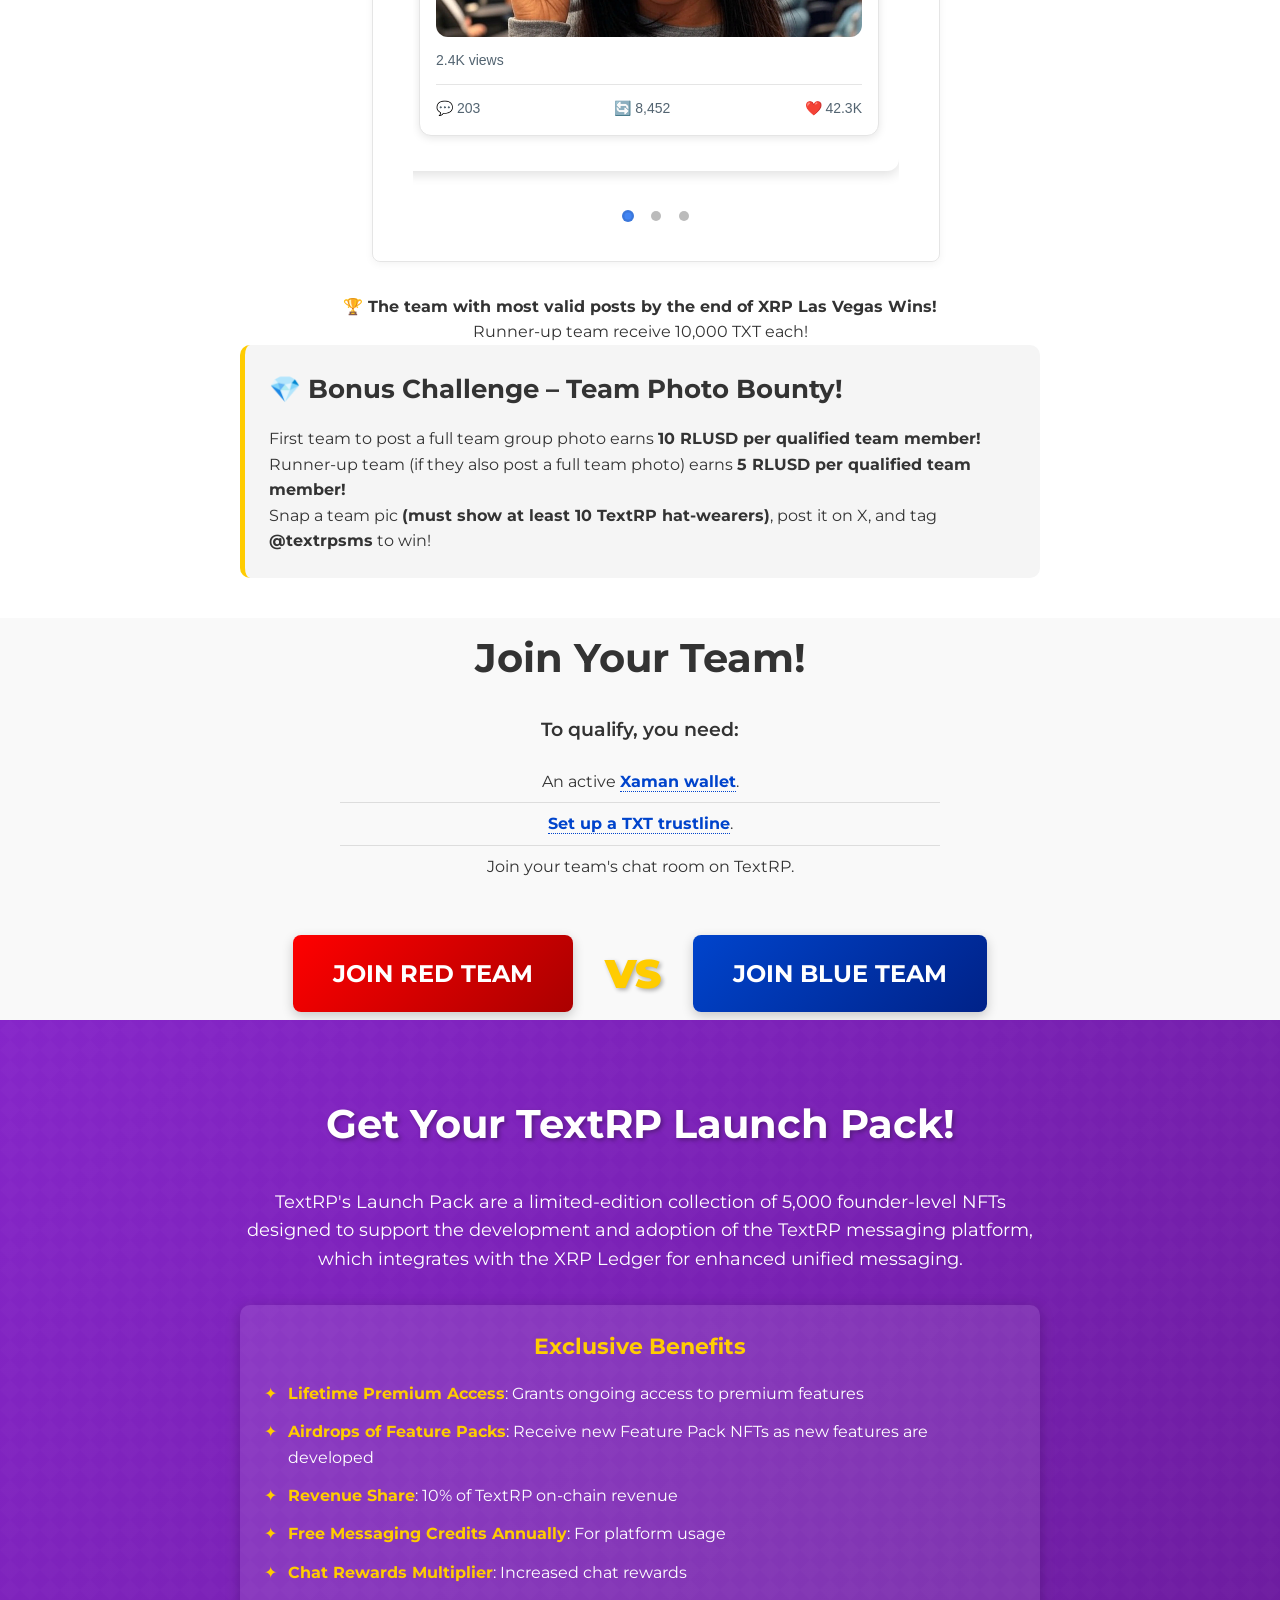
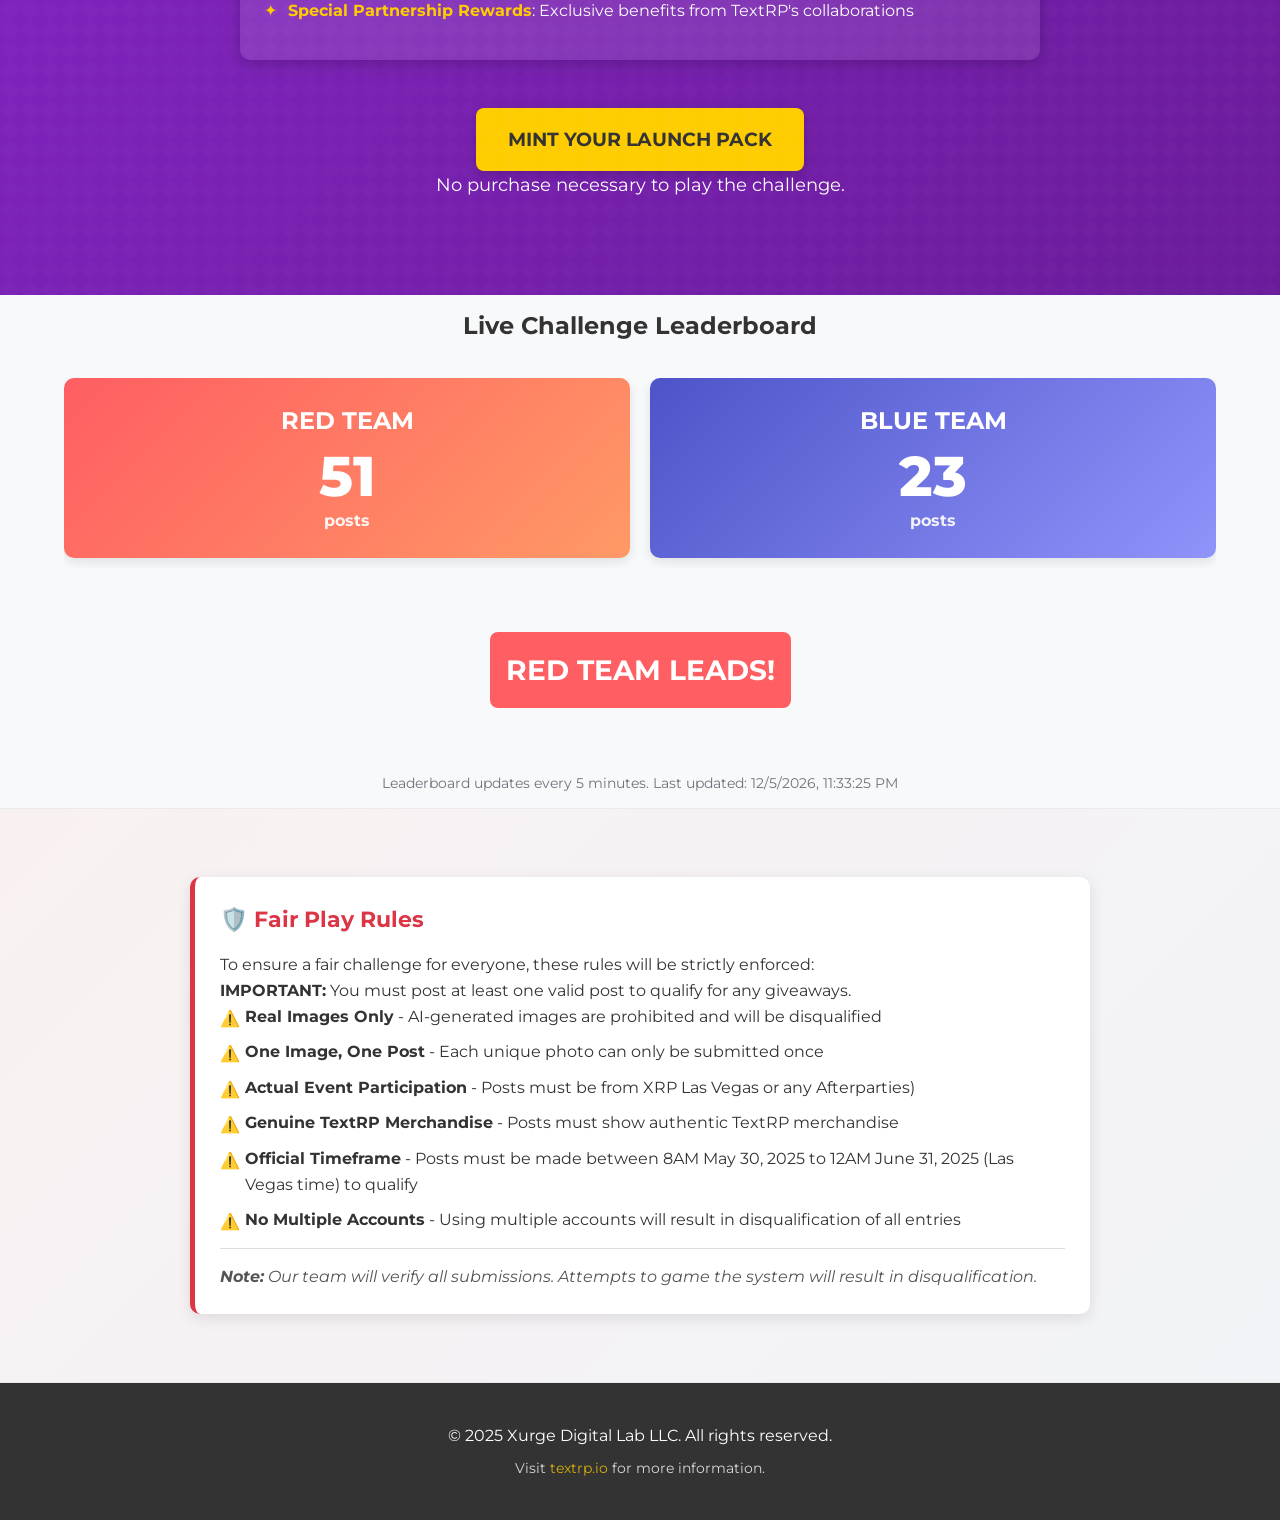
==== commit 206f48a2: "Implement team selection functionality with cookies, confirmation dialog and visual indicators" ====
--- a/index.html
+++ b/index.html
@@ -11,6 +11,7 @@
     <meta property="og:title" content="TextRP Red vs Blue Challenge">
     <meta property="og:description" content="Battle for 500,000 TXT + RLUSD Rewards at XRP Las Vegas">
     <meta property="og:image" content="images/red-vs-blue.svg">
+    <script src="team-selection.js"></script>
 </head>
 <body>
     <header>
@@ -179,7 +180,8 @@
                                             </div>
                                         </div>
                                     </div>
-                                </div>
+                                </div> <!-- End of last .carousel-slide -->
+                                </div> <!-- End of .carousel-track -->
                                 <button class="carousel-arrow next" aria-label="Next slide">
                                     <svg viewBox="0 0 24 24">
                                         <path d="M10 6L8.59 7.41 13.17 12l-4.58 4.59L10 18l6-6-6-6z"/>
--- a/styles.css
+++ b/styles.css
@@ -142,6 +142,108 @@
     min-width: 1rem; /* This creates the space */
 }
 
+/* Carousel Styles */
+.carousel-wrapper {
+    position: relative; /* Context for absolute positioning of arrows */
+    overflow: hidden; /* Optional: if track overflows wrapper, good to hide */
+}
+
+.carousel-arrow {
+    position: absolute;
+    top: 50%;
+    transform: translateY(-50%); /* Vertically center */
+    background-color: rgba(0, 0, 0, 0.5);
+    color: white;
+    border: none;
+    border-radius: 50%;
+    width: 40px;
+    height: 40px;
+    display: flex;
+    align-items: center;
+    justify-content: center;
+    cursor: pointer;
+    z-index: 10; /* Ensure arrows are above slides */
+    transition: background-color 0.3s ease;
+    margin: 0; /* Reset any margins */
+    padding: 0; /* Reset any padding */
+}
+
+.carousel-arrow:hover {
+    background-color: rgba(0, 0, 0, 0.8);
+}
+
+.carousel-arrow svg {
+    width: 24px;
+    height: 24px;
+    fill: currentColor;
+}
+
+.carousel-arrow.prev {
+    left: 15px;
+}
+
+.carousel-arrow.next {
+    right: 15px;
+}
+
+/* Carousel container and navigation styles */
+.carousel-container {
+    margin: 0 auto;
+    position: relative;
+    margin: 0 auto;
+    overflow: hidden;
+    max-width: 550px;
+}
+
+.carousel-track {
+    display: flex;
+    position: relative;
+    width: 100%;
+}
+
+.carousel-slide {
+    flex: 0 0 100%;
+    width: 100%;
+    min-width: 100%;
+    box-sizing: border-box;
+    padding: 0 5px;
+    position: relative;
+    opacity: 1;
+}
+
+/* Make sure the posts display properly within the slides */
+.x-post {
+    margin: 0 auto; 
+    width: 100%;
+    max-width: 450px;
+}
+
+/* Mobile responsive styles */
+@media (max-width: 768px) {
+    .carousel-container,
+    .carousel-wrapper {
+        max-width: 100%;
+    }
+    
+    .carousel-track {
+        flex-direction: row;
+        overflow-x: auto;
+        -webkit-overflow-scrolling: touch;
+    }
+    
+    .carousel-slide {
+        flex: 0 0 auto;
+        width: clamp(280px, 80vw, 320px);
+        padding: 0 5px;
+    }
+    
+    .x-post {
+        /* min-width: 100%; */
+        width: 100%;
+    }
+}
+
+
 /* Hide scrollbar for Chrome/Safari */
 .nav-tabs::-webkit-scrollbar {
     display: none;
@@ -445,6 +547,62 @@
 }
 
 /* Team Selection Section */
+
+/* Team button states */
+.team-buttons a.disabled {
+    opacity: 0.5;
+    cursor: not-allowed;
+    pointer-events: none;
+    position: relative;
+}
+
+.team-buttons a.disabled::after {
+    content: "\2718";
+    position: absolute;
+    top: -10px;
+    right: -10px;
+    background-color: var(--accent-color);
+    color: white;
+    border-radius: 50%;
+    width: 24px;
+    height: 24px;
+    display: flex;
+    justify-content: center;
+    align-items: center;
+    font-weight: bold;
+}
+
+.team-buttons a.selected {
+    transform: scale(1.05);
+    box-shadow: 0 0 15px rgba(255, 255, 255, 0.7);
+    position: relative;
+}
+
+.team-buttons a.selected::after {
+    content: "\2713";
+    position: absolute;
+    top: -10px;
+    right: -10px;
+    background-color: #4CAF50;
+    color: white;
+    border-radius: 50%;
+    width: 24px;
+    height: 24px;
+    display: flex;
+    justify-content: center;
+    align-items: center;
+    font-weight: bold;
+}
+
+/* Override disabled state for specific team buttons */
+.team-buttons a.red-button.disabled::after {
+    background-color: var(--blue-team);
+}
+
+.team-buttons a.blue-button.disabled::after {
+    background-color: var(--red-team);
+}
+
 .fair-play-section {
     padding: 0.25rem 0;
     background-color: #f8f9fa;
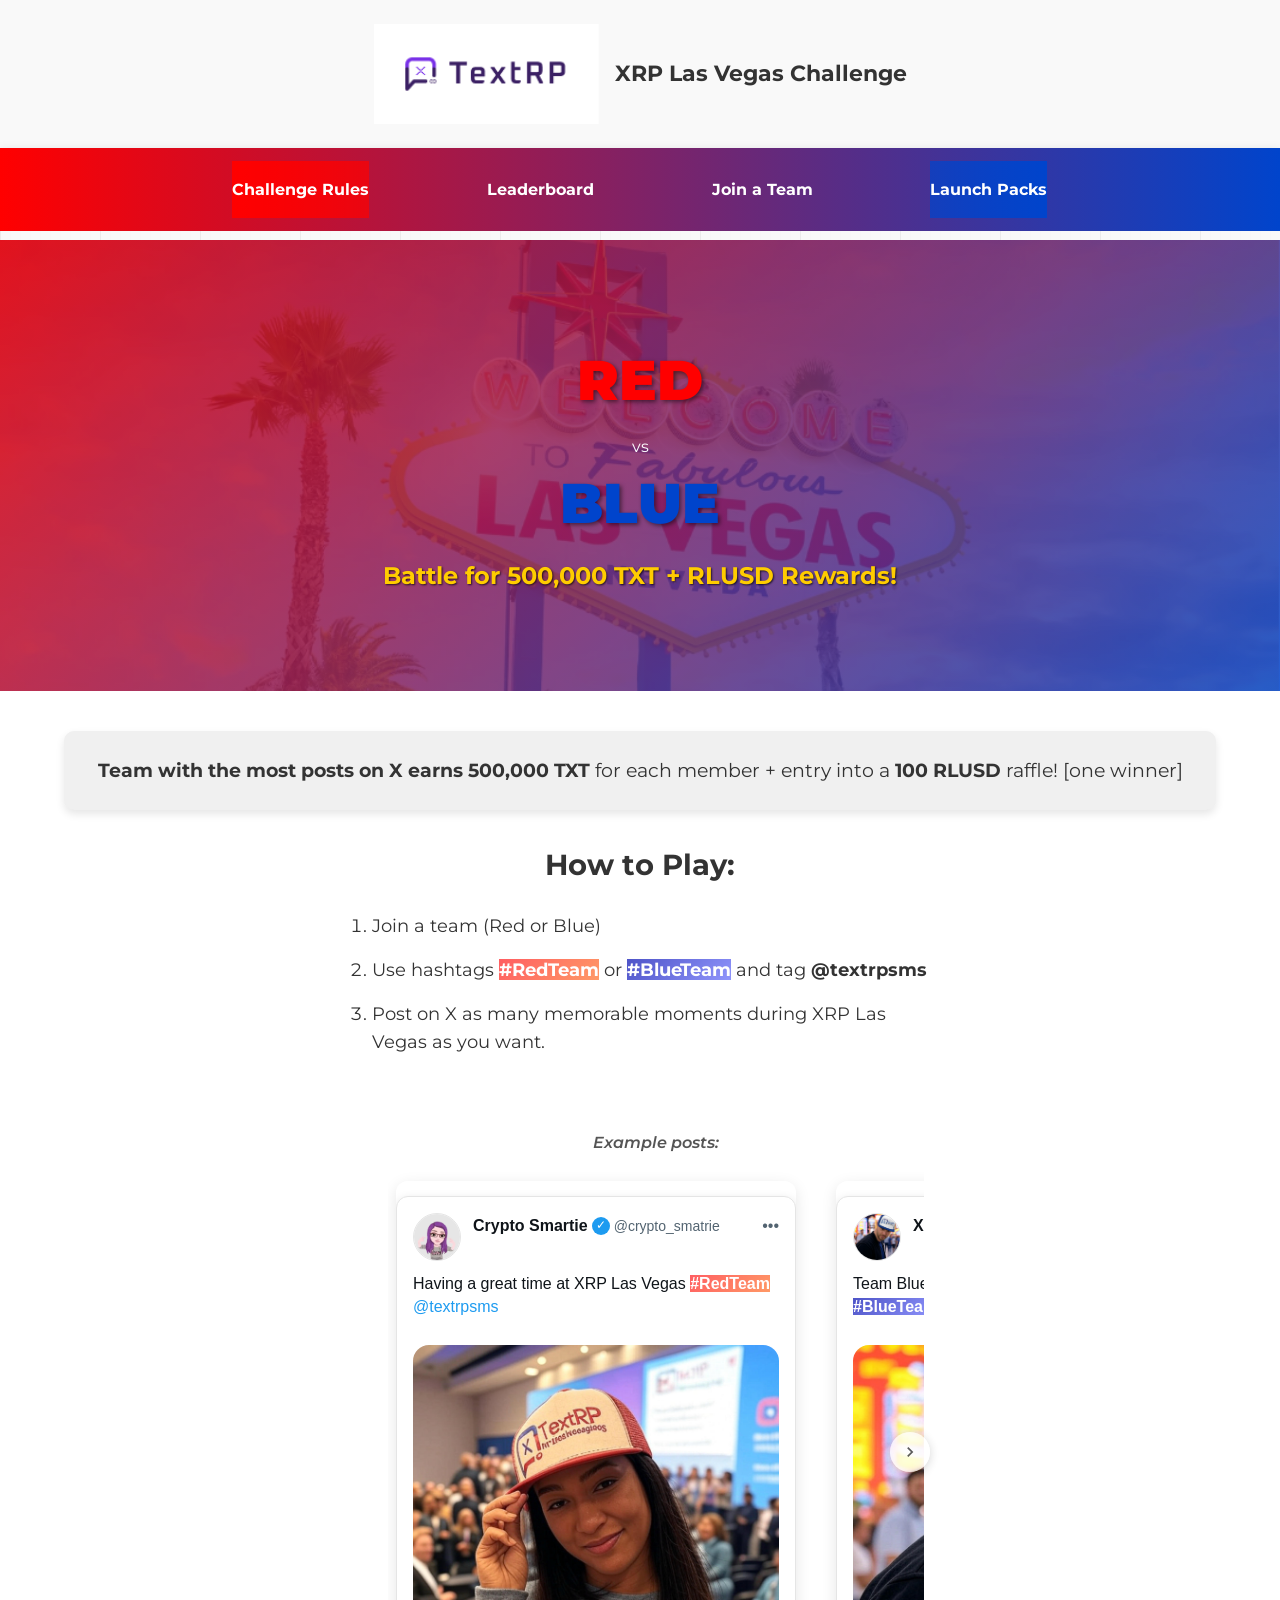
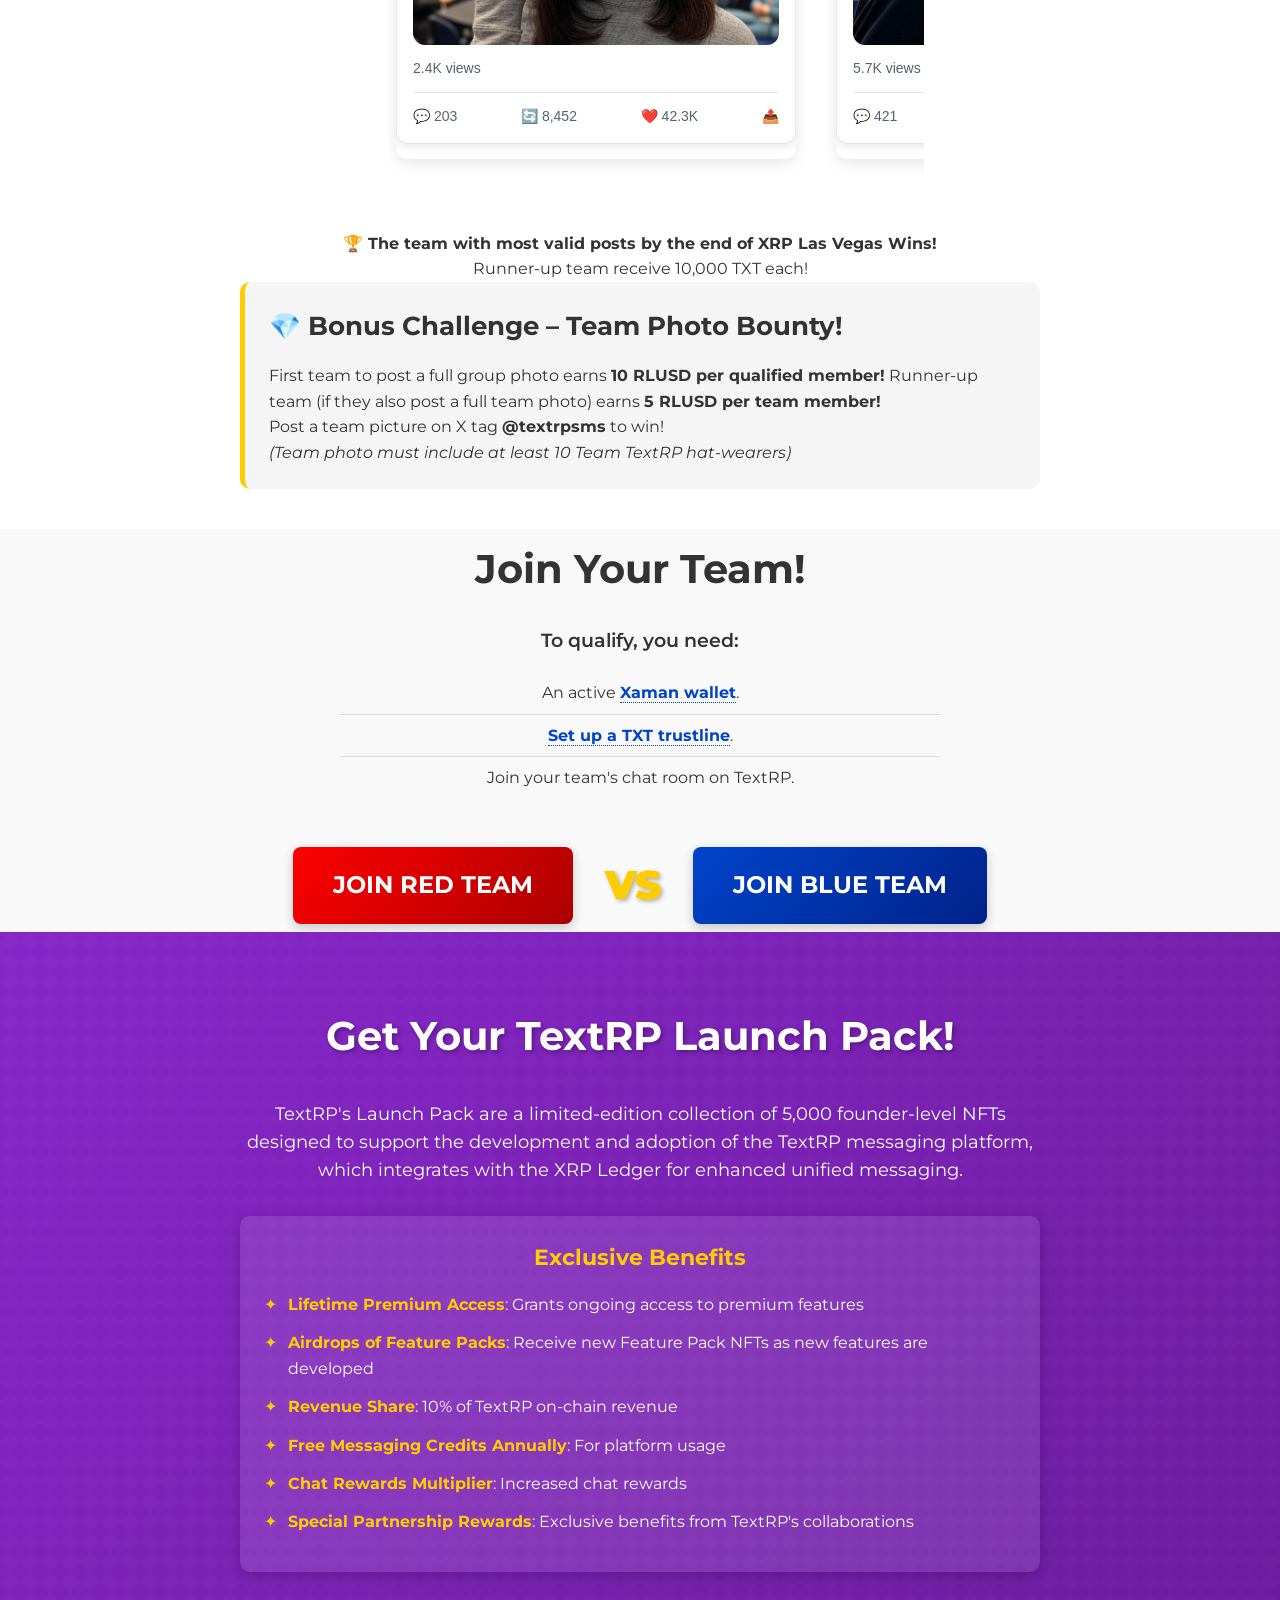
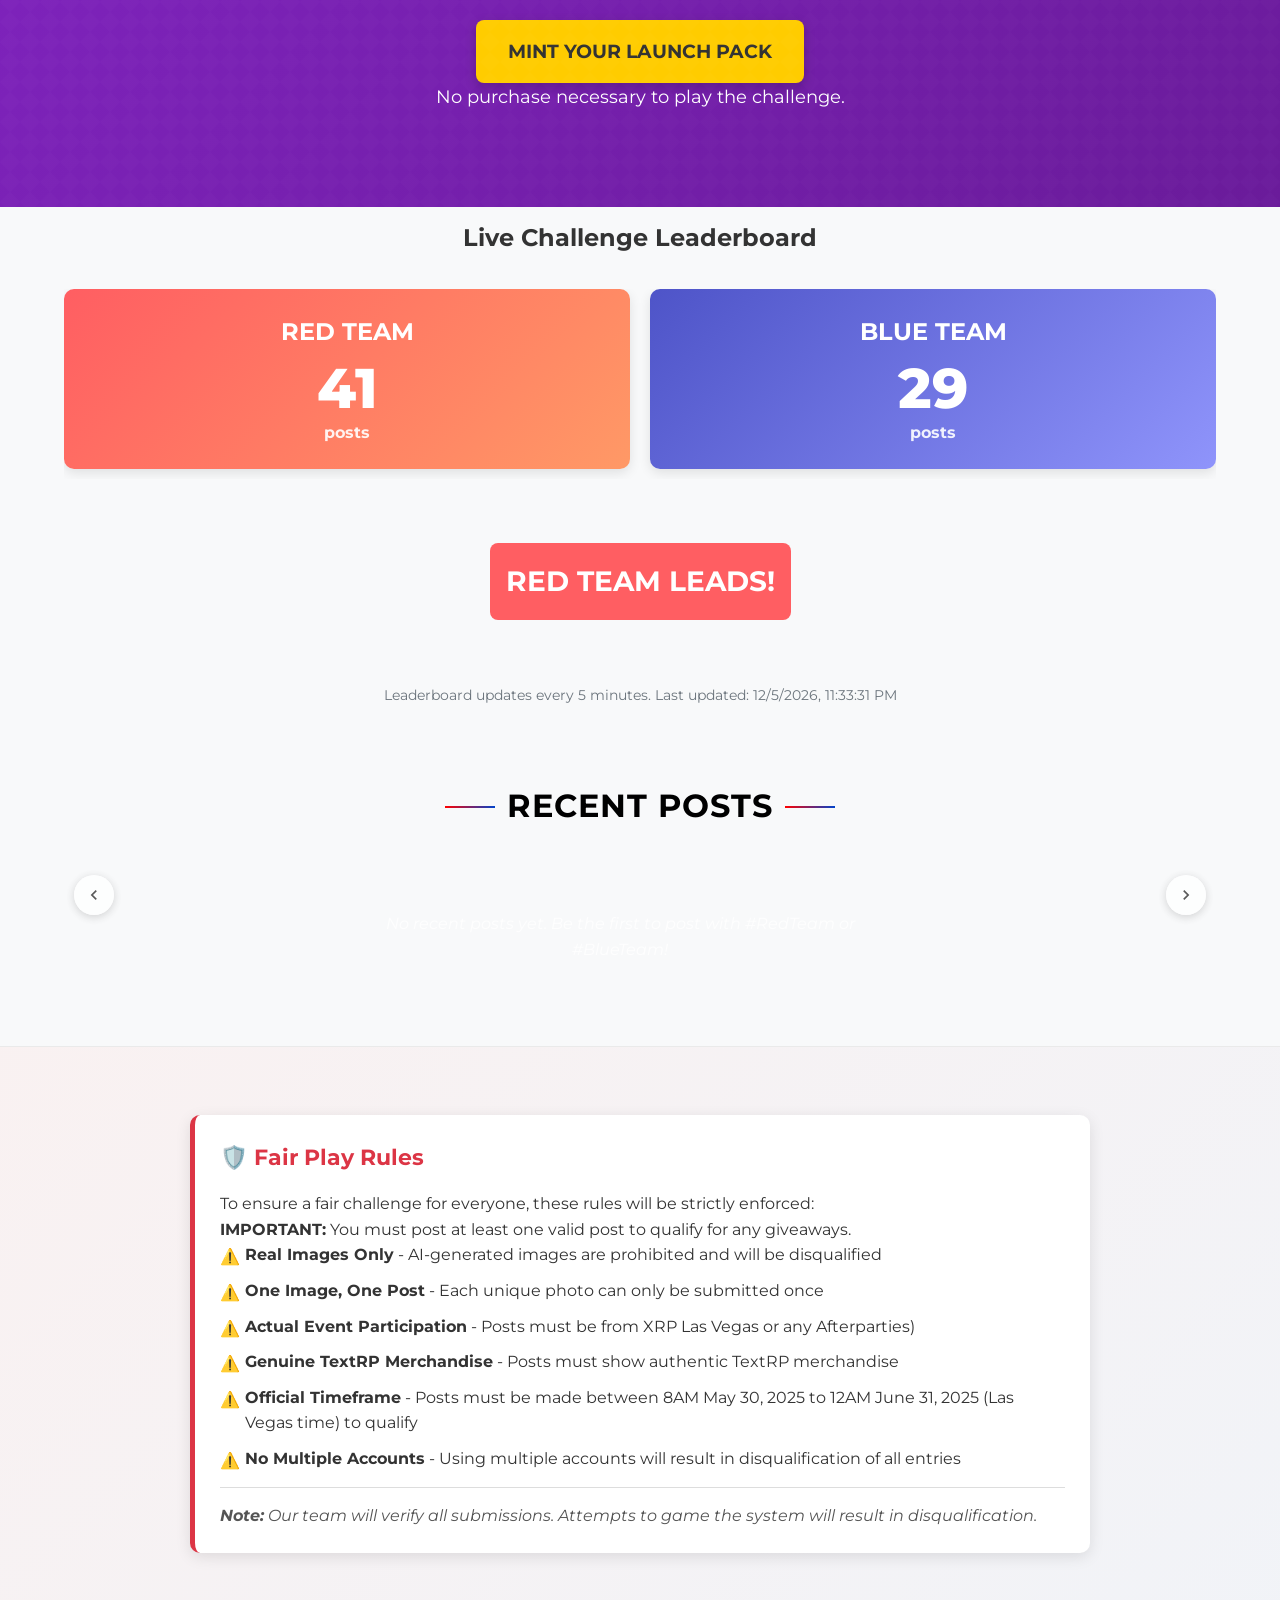
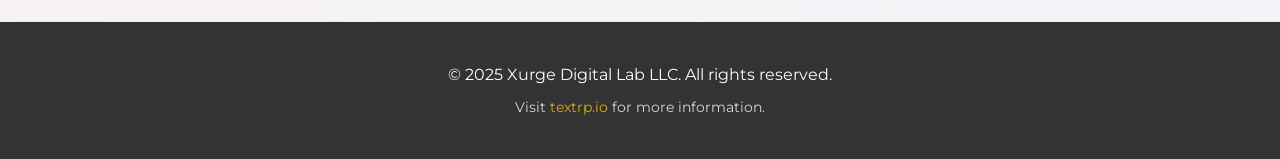
==== commit 84c60c58: "Update example posts section and fix styling" ====
--- a/index.html
+++ b/index.html
@@ -52,18 +52,17 @@
                     <ol>
                         <li>Join a team (Red or Blue)</li>
                         <li>Use hashtags <span class="red-team">#RedTeam</span> or <span class="blue-team">#BlueTeam</span> and tag <strong>@textrpsms</strong></li>
-                        <li>Post your photos of XRP Las Vegas or any Afterparties with any TextRP-branded physical item in the field.</li>
-                        
-                        <div class="carousel-container">
+                        <li>Post on X as many memorable moments during XRP Las Vegas as you want.</li>
+                        
+                        <div class="example-posts-container">
                             <p class="example-label">Example posts:</p>
-                            <div class="carousel-wrapper">
-                                <button class="carousel-arrow prev" aria-label="Previous slide">
-                                    <svg viewBox="0 0 24 24">
-                                        <path d="M15.41 7.41L14 6l-6 6 6 6 1.41-1.41L10.83 12l4.58-4.59z"/>
-                                    </svg>
-                                </button>
-                                <div class="carousel-track">
-                                <div class="carousel-slide">
+                            <button class="example-posts-nav prev" aria-label="Previous post">
+                                <svg viewBox="0 0 24 24">
+                                    <path d="M15.41 16.59L10.83 12l4.58-4.59L14 6l-6 6 6 6 1.41-1.41z"/>
+                                </svg>
+                            </button>
+                            <div class="example-posts-grid" id="example-posts-grid">
+                                <div class="example-post">
                                     <div class="x-post red-post">
                                         <div class="post-header">
                                             <div class="profile-image">
@@ -99,11 +98,13 @@
                                             <div class="action-button like">
                                                 <span>❤️ 42.3K</span>
                                             </div>
+                                            <div class="action-button share">
+                                                <span>📤</span>
+                                            </div>
                                         </div>
                                     </div>
                                 </div>
-                                
-                                <div class="carousel-slide">
+                                <div class="example-post">
                                     <div class="x-post blue-post">
                                         <div class="post-header">
                                             <div class="profile-image">
@@ -111,9 +112,9 @@
                                             </div>
                                             <div class="user-info">
                                                 <div class="name-container">
-                                                    <span class="display-name">XRP Gummies</span>
+                                                    <span class="display-name">XRP News</span>
                                                     <span class="verified-badge">✓</span>
-                                                    <span class="username">@gummiesXRP</span>
+                                                    <span class="username">@xrp_news</span>
                                                 </div>
                                             </div>
                                             <div class="menu-icon">
@@ -121,29 +122,31 @@
                                             </div>
                                         </div>
                                         <div class="post-content">
-                                            <p class="post-text">Wall-to-wall innovation at XRP Las Vegas. Playing the <span class="mention">@textrpsms</span> challenge! <span class="hashtag blue-team">#BlueTeam</span></p>
+                                            <p class="post-text">Team Blue is taking over XRP Las Vegas! <span class="hashtag blue-team">#BlueTeam</span> <span class="mention">@textrpsms</span> <img src="https://abs.twimg.com/emoji/v2/72x72/1f4af.png" alt="💯" class="emoji" draggable="false"></p>
                                             <div class="post-media">
                                                 <img src="images/blue-selfie.jpg" alt="XRP Las Vegas #BlueTeam">
                                             </div>
                                         </div>
                                         <div class="post-stats">
-                                            <span class="views">3.1K views</span>
+                                            <span class="views">5.7K views</span>
                                         </div>
                                         <div class="post-actions">
                                             <div class="action-button reply">
-                                                <span>💬 186</span>
+                                                <span>💬 421</span>
                                             </div>
                                             <div class="action-button repost">
-                                                <span>🔄 9,271</span>
+                                                <span>🔄 12.3K</span>
                                             </div>
                                             <div class="action-button like">
-                                                <span>❤️ 51.8K</span>
+                                                <span>❤️ 78.9K</span>
+                                            </div>
+                                            <div class="action-button share">
+                                                <span>📤</span>
                                             </div>
                                         </div>
                                     </div>
                                 </div>
-                                
-                                <div class="carousel-slide">
+                                <div class="example-post">
                                     <div class="x-post red-post">
                                         <div class="post-header">
                                             <div class="profile-image">
@@ -151,8 +154,9 @@
                                             </div>
                                             <div class="user-info">
                                                 <div class="name-container">
-                                                    <span class="display-name">Joe Mendez</span>
-                                                    <span class="username">@joe_XRP123</span>
+                                                    <span class="display-name">Crypto Guy</span>
+                                                    <span class="verified-badge">✓</span>
+                                                    <span class="username">@crypto_guy</span>
                                                 </div>
                                             </div>
                                             <div class="menu-icon">
@@ -160,41 +164,36 @@
                                             </div>
                                         </div>
                                         <div class="post-content">
-                                            <p class="post-text">Finally met Marvin. Nice button! <span class="hashtag red-team">#redteam</span> <span class="mention">@textrpsms</span></p>
+                                            <p class="post-text">Just got my TextRP swag! Ready for XRP Las Vegas <span class="hashtag red-team">#RedTeam</span> <span class="mention">@textrpsms</span> <img src="https://abs.twimg.com/emoji/v2/72x72/1f60e.png" alt="😎" class="emoji" draggable="false"></p>
                                             <div class="post-media">
-                                                <img src="images/convself.png" alt="Met Marvin at XRP Las Vegas">
+                                                <img src="images/convself.png" alt="TextRP Swag">
                                             </div>
                                         </div>
                                         <div class="post-stats">
-                                            <span class="views">1.8K views</span>
+                                            <span class="views">8.2K views</span>
                                         </div>
                                         <div class="post-actions">
                                             <div class="action-button reply">
-                                                <span>💬 142</span>
+                                                <span>💬 156</span>
                                             </div>
                                             <div class="action-button repost">
-                                                <span>🔄 5,321</span>
+                                                <span>🔄 5,782</span>
                                             </div>
                                             <div class="action-button like">
-                                                <span>❤️ 28.7K</span>
+                                                <span>❤️ 36.5K</span>
+                                            </div>
+                                            <div class="action-button share">
+                                                <span>📤</span>
                                             </div>
                                         </div>
                                     </div>
-                                </div> <!-- End of last .carousel-slide -->
-                                </div> <!-- End of .carousel-track -->
-                                <button class="carousel-arrow next" aria-label="Next slide">
-                                    <svg viewBox="0 0 24 24">
-                                        <path d="M10 6L8.59 7.41 13.17 12l-4.58 4.59L10 18l6-6-6-6z"/>
-                                    </svg>
-                                </button>
-                            </div>
-                            <div class="carousel-navigation">
-                                <div class="carousel-dots">
-                                    <span class="dot active" onclick="currentSlide(1)"></span>
-                                    <span class="dot" onclick="currentSlide(2)"></span>
-                                    <span class="dot" onclick="currentSlide(3)"></span>
                                 </div>
                             </div>
+                            <button class="example-posts-nav next" aria-label="Next post">
+                                <svg viewBox="0 0 24 24">
+                                    <path d="M8.59 16.59L13.17 12 8.59 7.41 10 6l6 6-6 6-1.41-1.41z"/>
+                                </svg>
+                            </button>
                         </div>
                         
                     </ol>
@@ -204,8 +203,9 @@
                 <p>Runner-up team receive 10,000 TXT each!</p>
                 <div class="bonus-challenge">
                     <h3>💎 Bonus Challenge – Team Photo Bounty!</h3>
-                    <p>First team to post a full team group photo earns <strong>10 RLUSD per qualified team member!</strong> Runner-up team (if they also post a full team photo) earns <strong>5 RLUSD per qualified team member!</strong></p>
-                    <p>Snap a team pic <strong>(must show at least 10 TextRP hat-wearers)</strong>, post it on X, and tag <strong>@textrpsms</strong> to win!</p>
+                    <p>First team to post a full group photo earns <strong>10 RLUSD per qualified member!</strong> Runner-up team (if they also post a full team photo) earns <strong>5 RLUSD per team member!</strong></p>
+                    <p>Post a team picture on X tag <strong>@textrpsms</strong> to win!<br>
+                    <em>(Team photo must include at least 10 Team TextRP hat-wearers)</em></p>
                 </div>
             </div>
         </section>
@@ -287,6 +287,23 @@
             <div class="leaderboard-info">
               <p>Leaderboard updates every 5 minutes. Last updated: <span id="last-updated">--</span></p>
             </div>
+            
+            <div class="recent-posts-container">
+              <h3>Recent Posts</h3>
+              <button class="recent-posts-nav prev" aria-label="Previous post">
+                <svg viewBox="0 0 24 24">
+                  <path d="M15.41 16.59L10.83 12l4.58-4.59L14 6l-6 6 6 6 1.41-1.41z"/>
+                </svg>
+              </button>
+              <div class="recent-posts-grid" id="recent-posts-grid">
+                <!-- Posts will be inserted here by JavaScript -->
+              </div>
+              <button class="recent-posts-nav next" aria-label="Next post">
+                <svg viewBox="0 0 24 24">
+                  <path d="M8.59 16.59L13.17 12 8.59 7.41 10 6l6 6-6 6-1.41-1.41z"/>
+                </svg>
+              </button>
+            </div>
           </div>
         </section>
 
--- a/styles.css
+++ b/styles.css
@@ -1837,3 +1837,370 @@
         min-width: 250px;
     }
 }
+
+/* Example Posts Grid */
+.example-posts-container {
+  margin-top: 3rem;
+  padding: 1.5rem 0;
+  border-top: 1px solid rgba(255, 255, 255, 0.1);
+  overflow: hidden;
+  position: relative;
+}
+
+.example-posts-container h3 {
+  font-size: 2rem;
+  color: #000000;
+  margin: 0 auto 2rem;
+  text-align: center;
+  position: relative;
+  display: inline-block;
+  padding: 0 2rem;
+  font-weight: 700;
+  text-transform: uppercase;
+  letter-spacing: 1px;
+}
+
+.example-posts-container h3::before,
+.example-posts-container h3::after {
+  content: '';
+  position: absolute;
+  top: 50%;
+  width: 50px;
+  height: 2px;
+  background: linear-gradient(90deg, var(--red-team), var(--blue-team));
+}
+
+.example-posts-container h3::before {
+  left: -30px;
+}
+
+.example-posts-container h3::after {
+  right: -30px;
+}
+
+.example-posts-grid {
+  display: flex;
+  overflow-x: auto;
+  scroll-snap-type: x mandatory;
+  scroll-behavior: smooth;
+  -webkit-overflow-scrolling: touch;
+  padding: 1rem 0;
+  scroll-padding: 0 1rem;
+  gap: 1.5rem;
+  margin: 0 1rem;
+  scrollbar-width: none;
+  -ms-overflow-style: none;
+}
+
+.example-posts-grid::-webkit-scrollbar {
+  display: none;
+}
+
+.example-posts-grid::after {
+  content: '';
+  flex: 0 0 1rem;
+}
+
+.example-post {
+  min-width: 300px;
+  max-width: 400px;
+  scroll-snap-align: start;
+  flex: 0 0 auto;
+  position: relative;
+  margin: 0 0.5rem;
+  background: rgba(255, 255, 255, 0.9);
+  border-radius: 12px;
+  overflow: hidden;
+  box-shadow: 0 4px 15px rgba(0, 0, 0, 0.1);
+  transition: transform 0.3s ease, box-shadow 0.3s ease;
+}
+
+/* Navigation arrows */
+.example-posts-nav {
+  position: absolute;
+  top: 50%;
+  transform: translateY(-50%);
+  width: 40px;
+  height: 40px;
+  background: rgba(255, 255, 255, 0.9);
+  border-radius: 50%;
+  display: flex;
+  align-items: center;
+  justify-content: center;
+  cursor: pointer;
+  z-index: 10;
+  box-shadow: 0 2px 10px rgba(0, 0, 0, 0.2);
+  border: none;
+  padding: 0;
+  opacity: 0.8;
+  transition: opacity 0.3s;
+}
+
+.example-posts-nav:hover {
+  opacity: 1;
+}
+
+.example-posts-nav.prev {
+  left: 10px;
+}
+
+.example-posts-nav.next {
+  right: 10px;
+}
+
+.example-posts-nav svg {
+  width: 20px;
+  height: 20px;
+  fill: #333;
+}
+
+@media (max-width: 768px) {
+  .example-posts-nav {
+    display: none;
+  }
+  
+  .example-posts-container h3 {
+    font-size: 1.75rem;
+    padding: 0 1.5rem;
+  }
+  
+  .example-posts-container h3::before,
+  .example-posts-container h3::after {
+    width: 30px;
+  }
+  
+  .example-posts-container h3::before {
+    left: -15px;
+  }
+  
+  .example-posts-container h3::after {
+    right: -15px;
+  }
+  
+  .example-post {
+    min-width: 280px;
+    max-width: 85%;
+  }
+}
+
+/* Recent Posts Grid */
+.recent-posts-container {
+  margin-top: 3rem;
+  padding: 1.5rem 0;
+  border-top: 1px solid rgba(255, 255, 255, 0.1);
+  overflow: hidden;
+  position: relative;
+}
+
+.recent-posts-container h3 {
+  font-size: 2rem;
+  color: #000000; /* Changed to black */
+  margin: 0 auto 2rem;
+  text-align: center;
+  position: relative;
+  display: inline-block;
+  padding: 0 2rem;
+  font-weight: 700;
+  text-transform: uppercase;
+  letter-spacing: 1px;
+}
+
+.recent-posts-container h3::before,
+.recent-posts-container h3::after {
+  content: '';
+  position: absolute;
+  top: 50%;
+  width: 50px;
+  height: 2px;
+  background: linear-gradient(90deg, var(--red-team), var(--blue-team));
+}
+
+.recent-posts-container h3::before {
+  left: -30px;
+}
+
+.recent-posts-container h3::after {
+  right: -30px;
+}
+
+@media (max-width: 768px) {
+  .recent-posts-container h3 {
+    font-size: 1.75rem;
+    padding: 0 1.5rem;
+  }
+  
+  .recent-posts-container h3::before,
+  .recent-posts-container h3::after {
+    width: 30px;
+  }
+  
+  .recent-posts-container h3::before {
+    left: -15px;
+  }
+  
+  .recent-posts-container h3::after {
+    right: -15px;
+  }
+}
+
+.recent-posts-grid {
+  display: flex;
+  overflow-x: auto;
+  scroll-snap-type: x mandatory;
+  scroll-behavior: smooth;
+  -webkit-overflow-scrolling: touch;
+  padding: 1rem 0;
+  scroll-padding: 0 1rem;
+  gap: 1.5rem;
+  margin: 0 1rem;
+  scrollbar-width: none; /* Hide scrollbar for Firefox */
+  -ms-overflow-style: none; /* Hide scrollbar for IE/Edge */
+}
+
+/* Hide scrollbar for Chrome/Safari */
+.recent-posts-grid::-webkit-scrollbar {
+  display: none;
+}
+
+/* Add some space at the end of the scroll */
+.recent-posts-grid::after {
+  content: '';
+  flex: 0 0 1rem;
+}
+
+.recent-post {
+  background: rgba(255, 255, 255, 0.9);
+  border-radius: 12px;
+  overflow: hidden;
+  box-shadow: 0 4px 15px rgba(0, 0, 0, 0.1);
+  transition: transform 0.3s ease, box-shadow 0.3s ease;
+  padding: 1rem;
+  box-sizing: border-box;
+  display: flex;
+  justify-content: center;
+  min-height: 200px;
+  min-width: 300px;
+  max-width: 400px;
+  scroll-snap-align: start;
+  flex: 0 0 auto;
+  position: relative;
+  margin: 0 0.5rem;
+}
+
+/* Twitter embed styling */
+.recent-post iframe {
+  max-width: 100% !important;
+  min-width: 100% !important;
+  border: none !important;
+  border-radius: 12px !important;
+  overflow: hidden !important;
+  margin: 0 !important;
+  padding: 0 !important;
+  display: block !important;
+}
+
+/* Twitter embed container */
+.recent-post .twitter-tweet {
+  margin: 0 auto !important;
+  width: 100% !important;
+  max-width: 550px !important;
+}
+
+/* Twitter embed link */
+.recent-post a.twitter-timeline-link {
+  display: none !important;
+}
+
+/* Ensure proper centering of the tweet content */
+.recent-post .twitter-tweet {
+  margin: 0 auto !important;
+}
+
+/* Make sure the embedded tweet container takes full width */
+.recent-post > div {
+  width: 100%;
+  display: flex;
+  justify-content: center;
+}
+
+.recent-post:hover {
+  transform: translateY(-5px);
+  box-shadow: 0 8px 25px rgba(0, 0, 0, 0.15);
+}
+
+.no-posts {
+  grid-column: 1 / -1;
+  text-align: center;
+  color: rgba(255, 255, 255, 0.8);
+  font-style: italic;
+  padding: 2rem;
+  background: rgba(255, 255, 255, 0.1);
+  border-radius: 8px;
+  margin: 0 auto;
+  max-width: 600px;
+  width: 100%;
+}
+
+/* Responsive adjustments */
+@media (max-width: 768px) {
+  .recent-posts-grid {
+    padding: 1rem 0.5rem;
+    gap: 1rem;
+    margin: 0 0.5rem;
+  }
+  
+  .recent-post {
+    min-width: 280px;
+    max-width: 85%;
+    margin: 0 0.5rem;
+  }
+  
+  .recent-posts-container h3 {
+    padding: 0 1rem;
+  }
+}
+
+/* Navigation arrows */
+.recent-posts-nav {
+  position: absolute;
+  top: 50%;
+  transform: translateY(-50%);
+  width: 40px;
+  height: 40px;
+  background: rgba(255, 255, 255, 0.9);
+  border-radius: 50%;
+  display: flex;
+  align-items: center;
+  justify-content: center;
+  cursor: pointer;
+  z-index: 10;
+  box-shadow: 0 2px 10px rgba(0, 0, 0, 0.2);
+  border: none;
+  padding: 0;
+  opacity: 0.8;
+  transition: opacity 0.3s;
+}
+
+.recent-posts-nav:hover {
+  opacity: 1;
+}
+
+.recent-posts-nav.prev {
+  left: 10px;
+}
+
+.recent-posts-nav.next {
+  right: 10px;
+}
+
+.recent-posts-nav svg {
+  width: 20px;
+  height: 20px;
+  fill: #333;
+}
+
+@media (max-width: 768px) {
+  .recent-posts-nav {
+    display: none; /* Hide arrows on mobile, rely on swiping */
+  }
+}
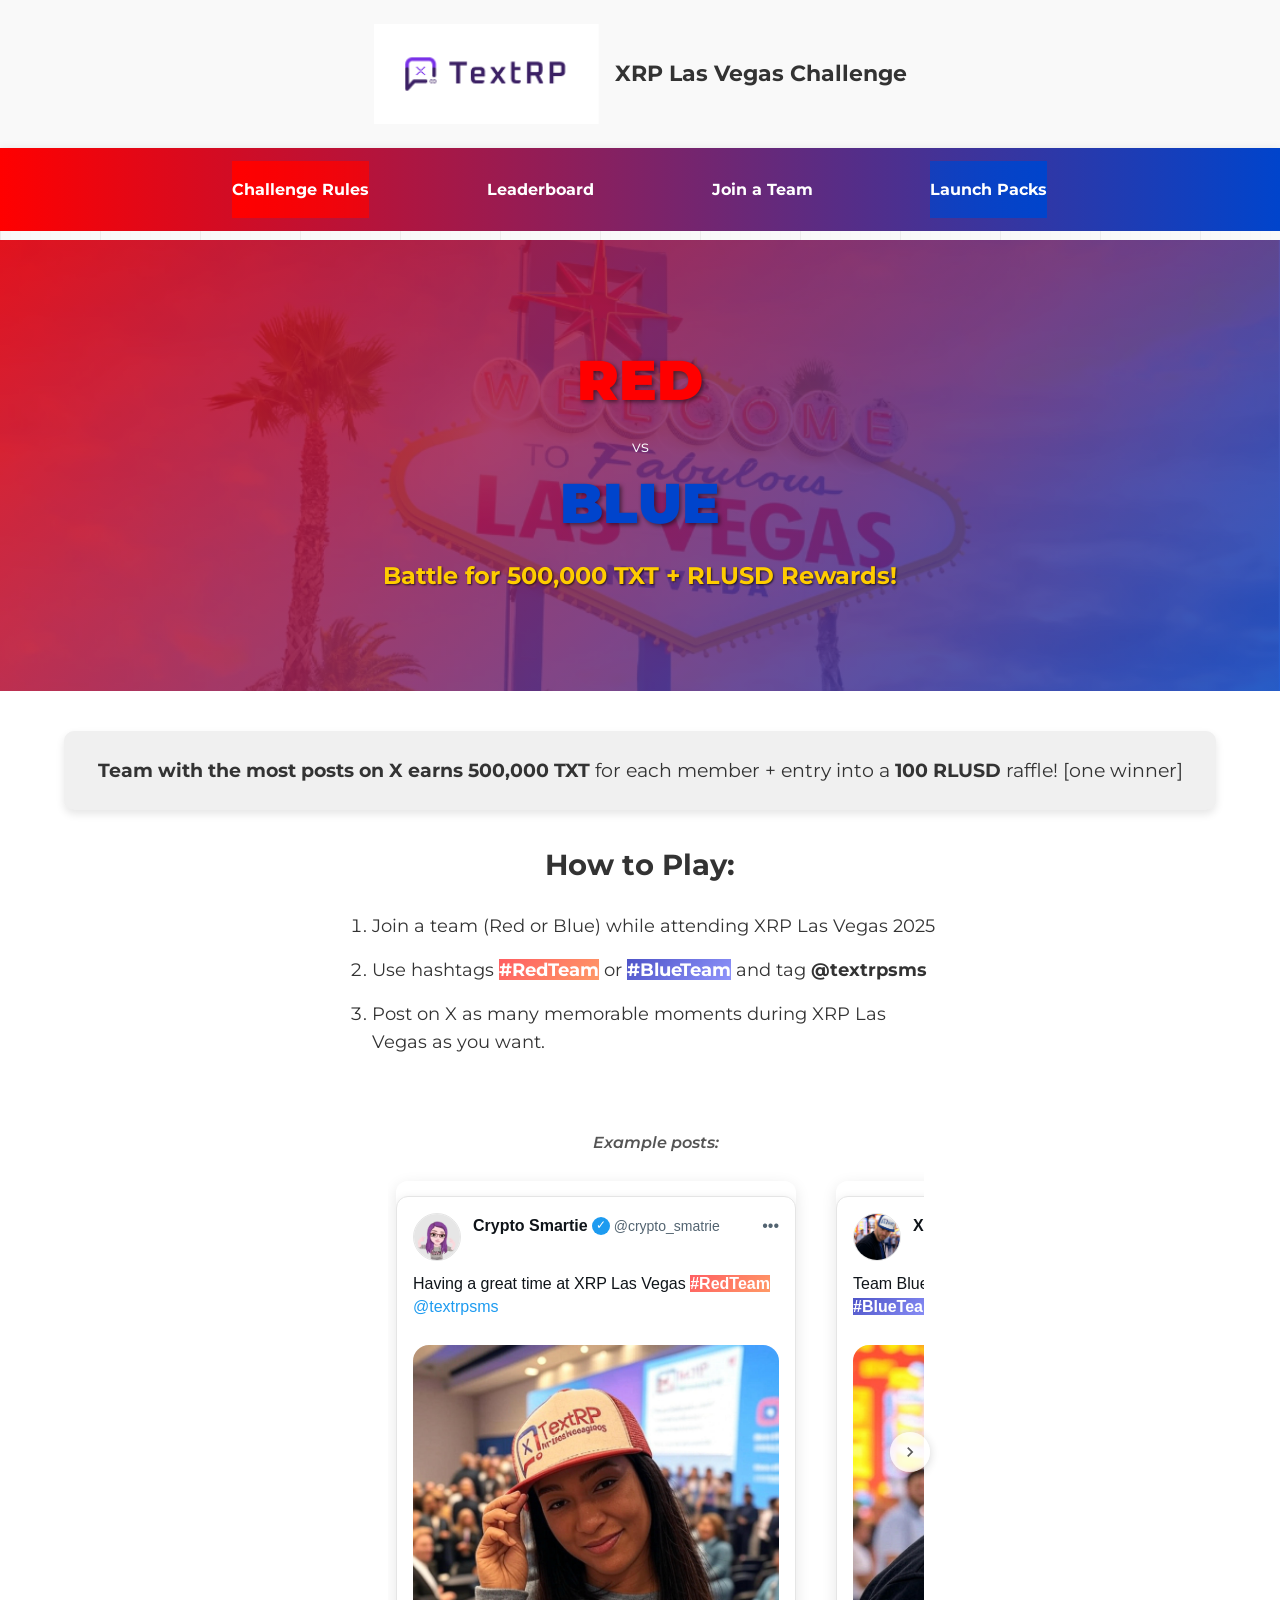
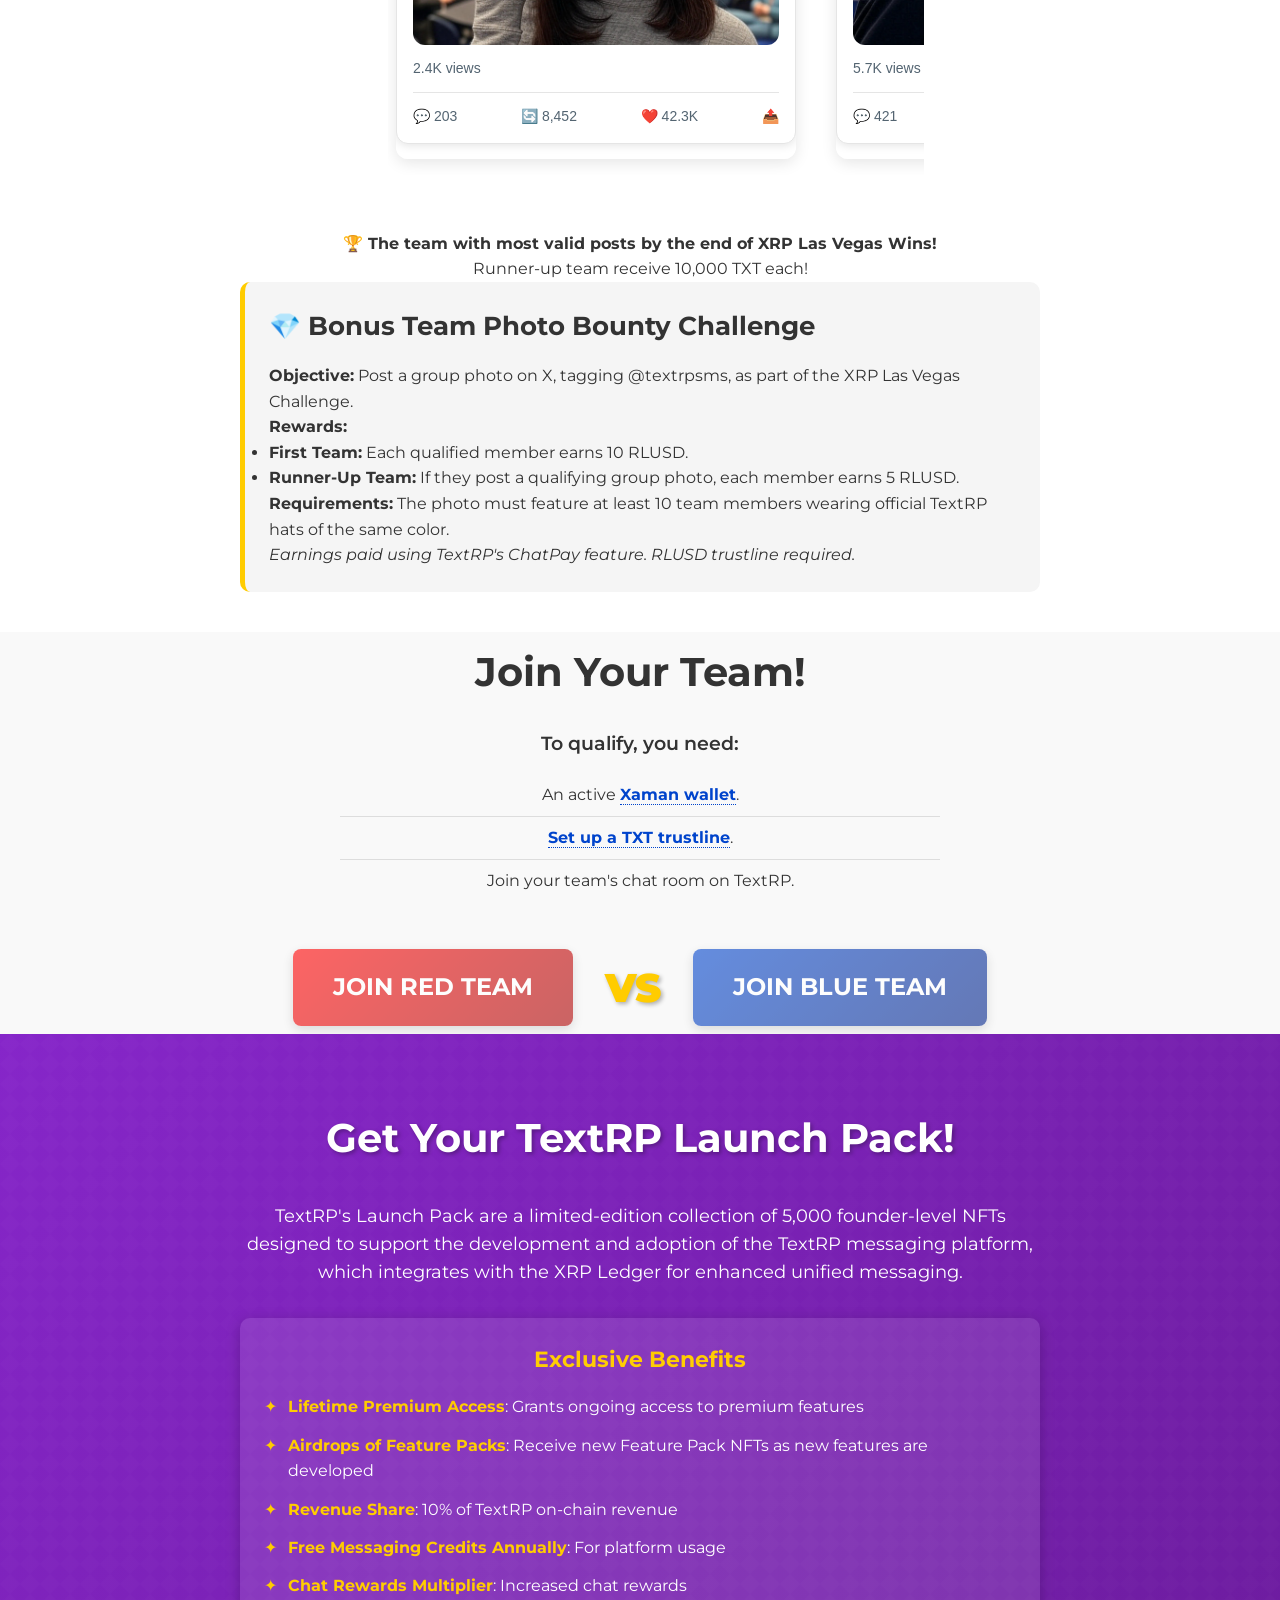
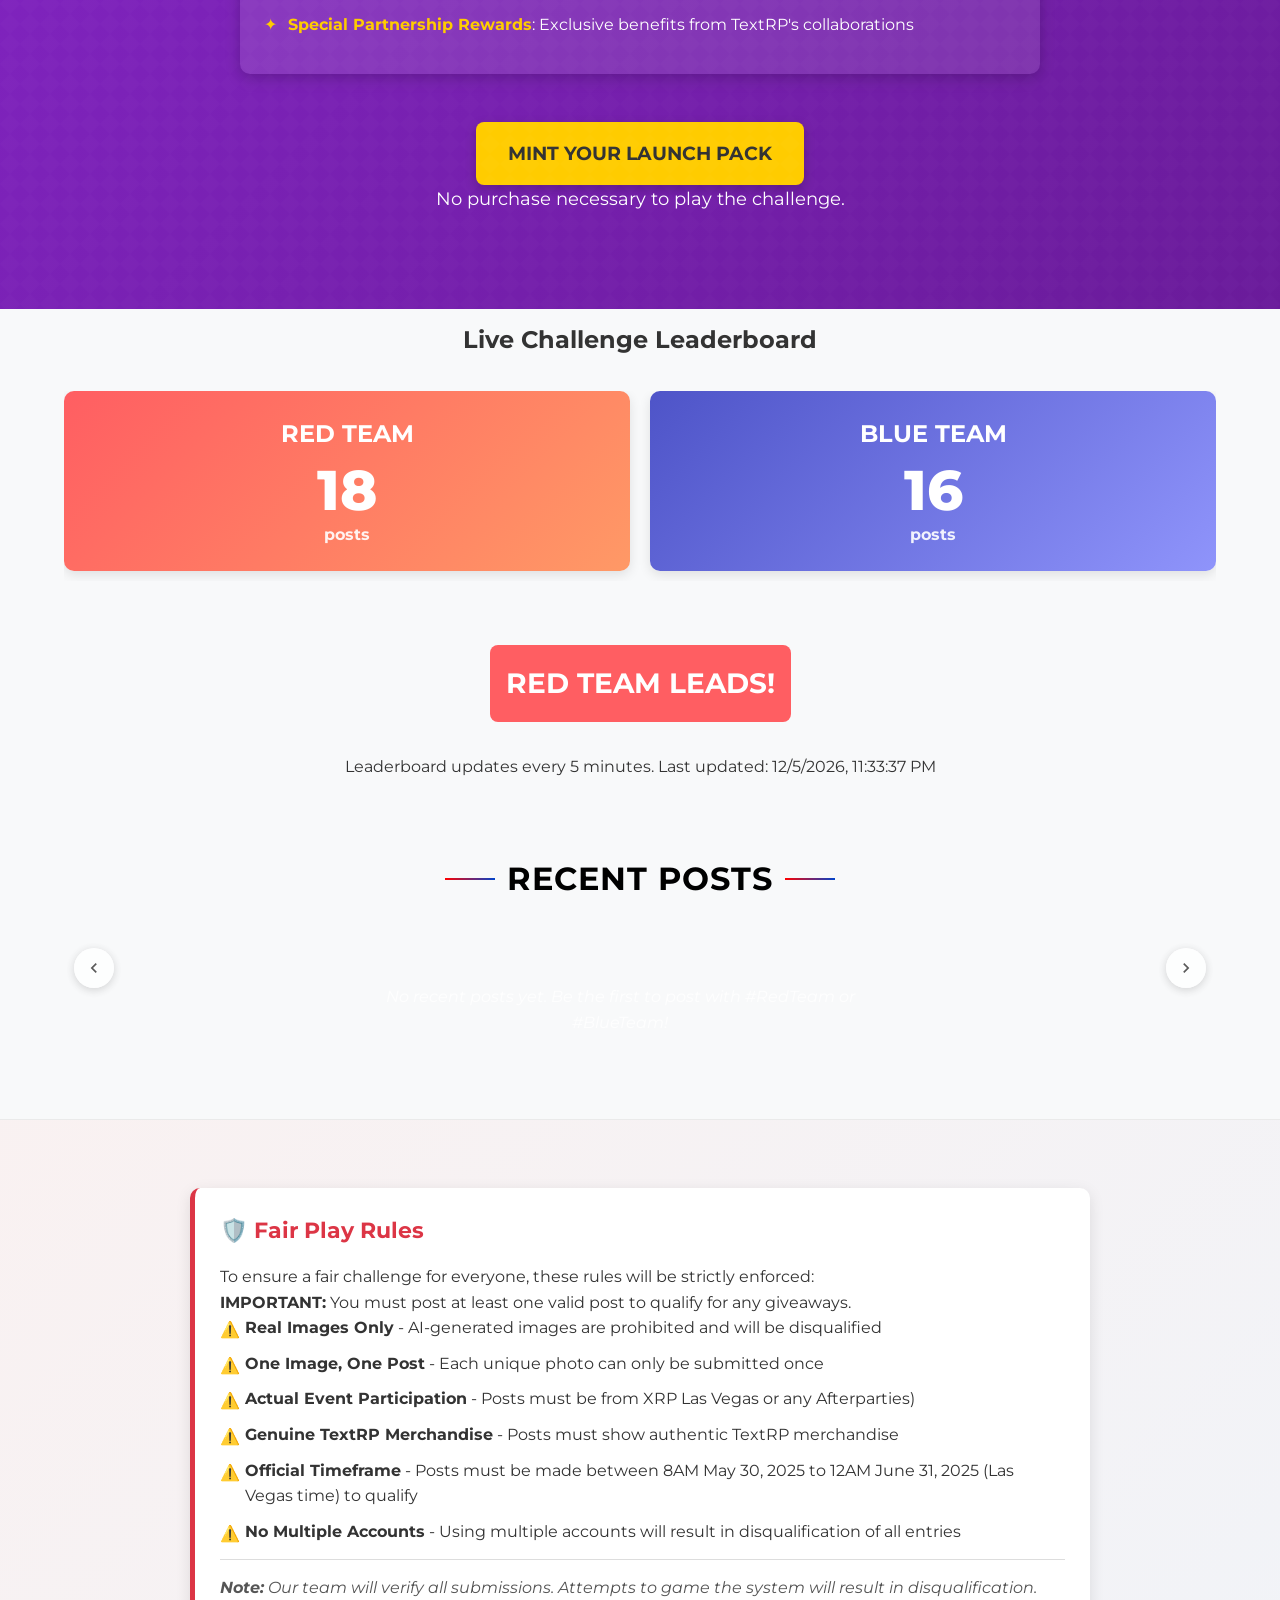
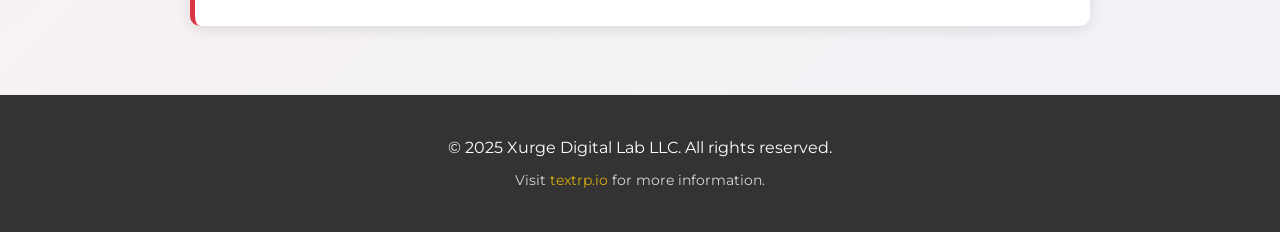
==== commit 11807d74: "Update header scroll behavior and bonus challenge section - Fixed header shrinking effect on scroll " ====
--- a/index.html
+++ b/index.html
@@ -50,7 +50,7 @@
                 <div class="how-to-play">
                     <h3>How to Play:</h3>
                     <ol>
-                        <li>Join a team (Red or Blue)</li>
+                        <li>Join a team (Red or Blue) while attending XRP Las Vegas 2025</li>
                         <li>Use hashtags <span class="red-team">#RedTeam</span> or <span class="blue-team">#BlueTeam</span> and tag <strong>@textrpsms</strong></li>
                         <li>Post on X as many memorable moments during XRP Las Vegas as you want.</li>
                         
@@ -202,10 +202,15 @@
                 <p><strong>🏆  The team with most valid posts by the end of XRP Las Vegas Wins!</strong></p>
                 <p>Runner-up team receive 10,000 TXT each!</p>
                 <div class="bonus-challenge">
-                    <h3>💎 Bonus Challenge – Team Photo Bounty!</h3>
-                    <p>First team to post a full group photo earns <strong>10 RLUSD per qualified member!</strong> Runner-up team (if they also post a full team photo) earns <strong>5 RLUSD per team member!</strong></p>
-                    <p>Post a team picture on X tag <strong>@textrpsms</strong> to win!<br>
-                    <em>(Team photo must include at least 10 Team TextRP hat-wearers)</em></p>
+                    <h3>💎 Bonus Team Photo Bounty Challenge</h3>
+                    <p><strong>Objective:</strong> Post a group photo on X, tagging @textrpsms, as part of the XRP Las Vegas Challenge.</p>
+                    <p><strong>Rewards:</strong></p>
+                    <ul>
+                        <li><strong>First Team:</strong> Each qualified member earns 10 RLUSD.</li>
+                        <li><strong>Runner-Up Team:</strong> If they post a qualifying group photo, each member earns 5 RLUSD.</li>
+                    </ul>
+                    <p><strong>Requirements:</strong> The photo must feature at least 10 team members wearing official TextRP hats of the same color.</p>
+                    <p><em>Earnings paid using TextRP's ChatPay feature. RLUSD trustline required.</em></p>
                 </div>
             </div>
         </section>
--- a/styles.css
+++ b/styles.css
@@ -1812,17 +1812,19 @@
 }
 
 .leaderboard-info {
-    font-size: 0.9rem;
-    color: #6c757d;
-    margin-top: 2rem;
-}
-
-/* Leaderboard Mobile Responsiveness */
-@media (max-width: 768px) {
     .team-scoreboard {
-        gap: 1rem;
-    }
-    
+        display: flex;
+        justify-content: space-between;
+        gap: 20px;
+        margin: 2rem 0;
+        flex-wrap: nowrap;
+        overflow-x: auto;
+        -webkit-overflow-scrolling: touch;
+        scrollbar-width: none;
+        padding-bottom: 10px;
+        width: 100%;
+    }
+
     .team-score {
         min-width: 150px;
         padding: 1rem;
@@ -2204,3 +2206,34 @@
     display: none; /* Hide arrows on mobile, rely on swiping */
   }
 }
+
+/* Countdown styles */
+.countdown {
+    text-align: center;
+    font-size: 1.2em;
+    font-weight: bold;
+    margin: 20px 0;
+    padding: 10px;
+    background-color: #f8f9fa;
+    border-radius: 5px;
+    color: #6c757d;
+}
+
+/* Disabled button styles */
+.team-option a[disabled],
+.team-option a[style*="opacity: 0.6"] {
+    opacity: 0.6 !important;
+    cursor: not-allowed !important;
+    pointer-events: none !important;
+    position: relative;
+}
+
+.team-option a[style*="opacity: 0.6"]:after {
+    content: '';
+    position: absolute;
+    top: 0;
+    left: 0;
+    right: 0;
+    bottom: 0;
+    cursor: not-allowed;
+}
